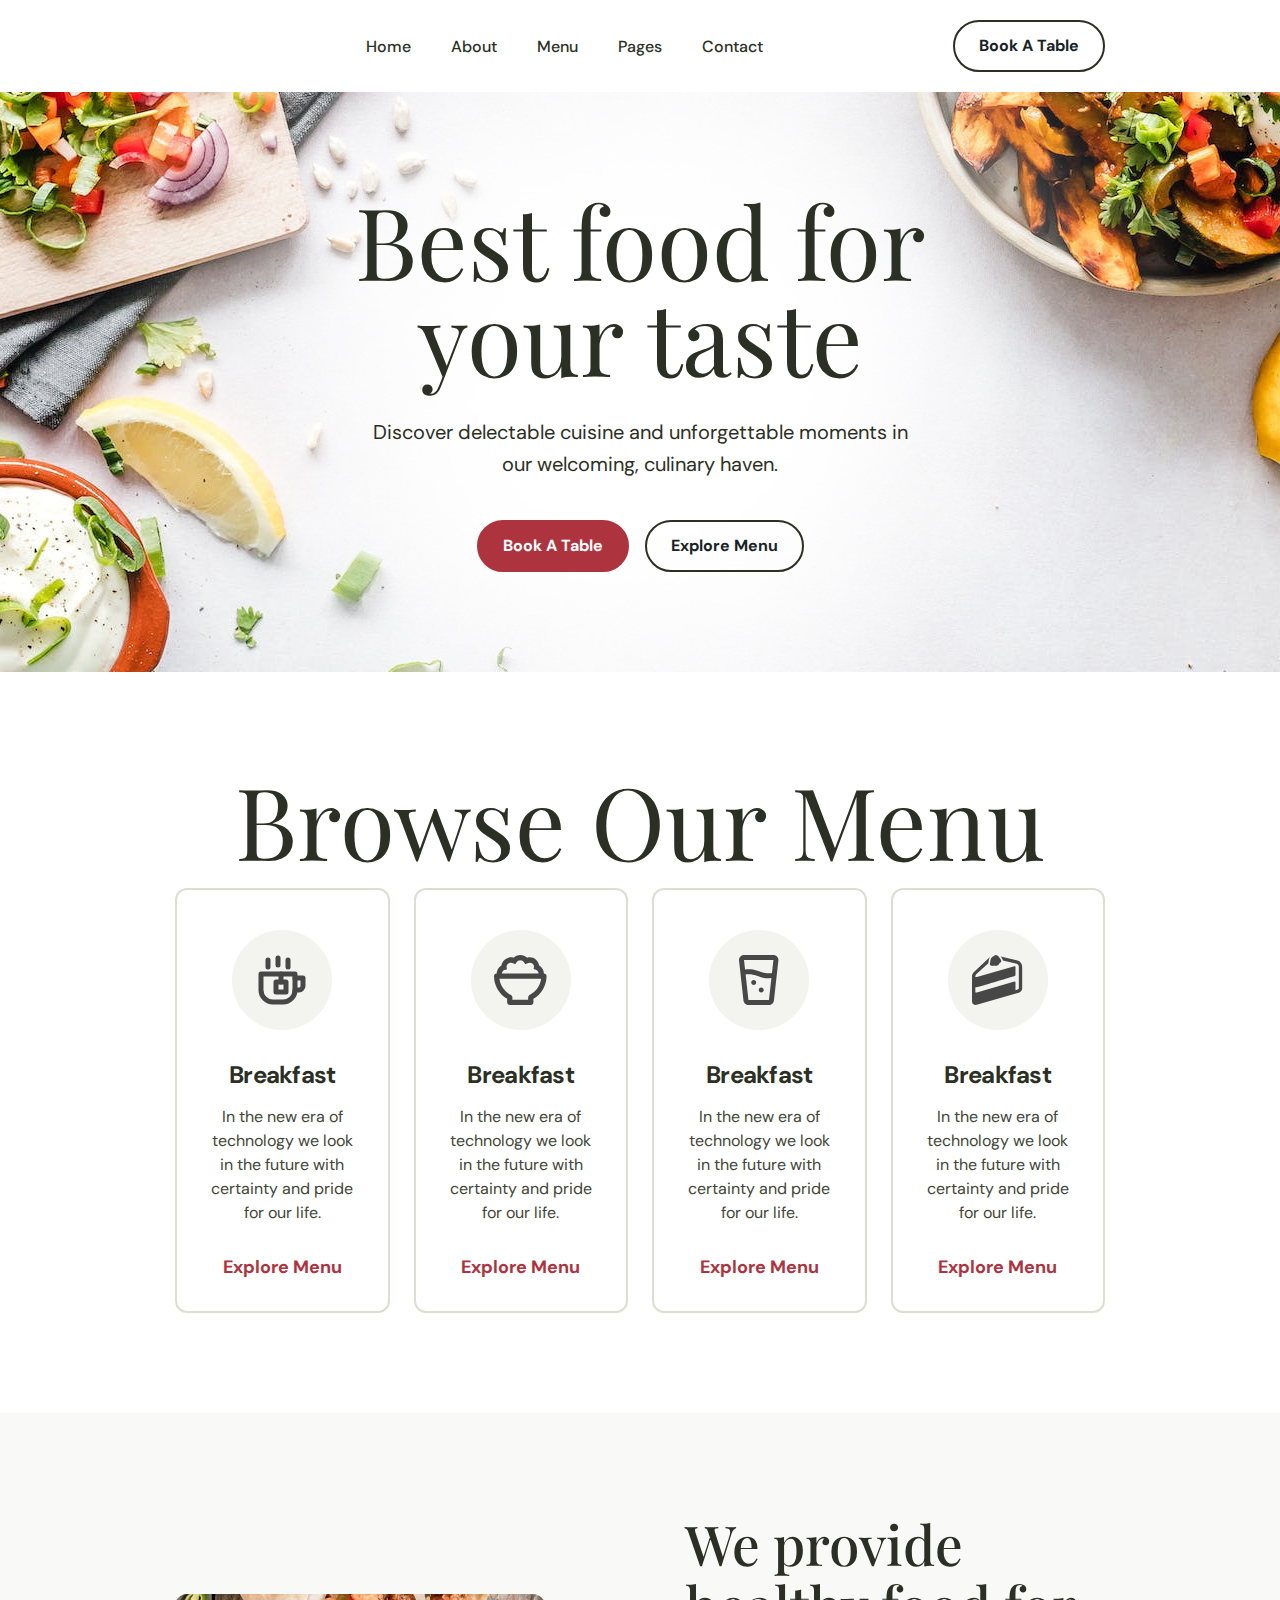
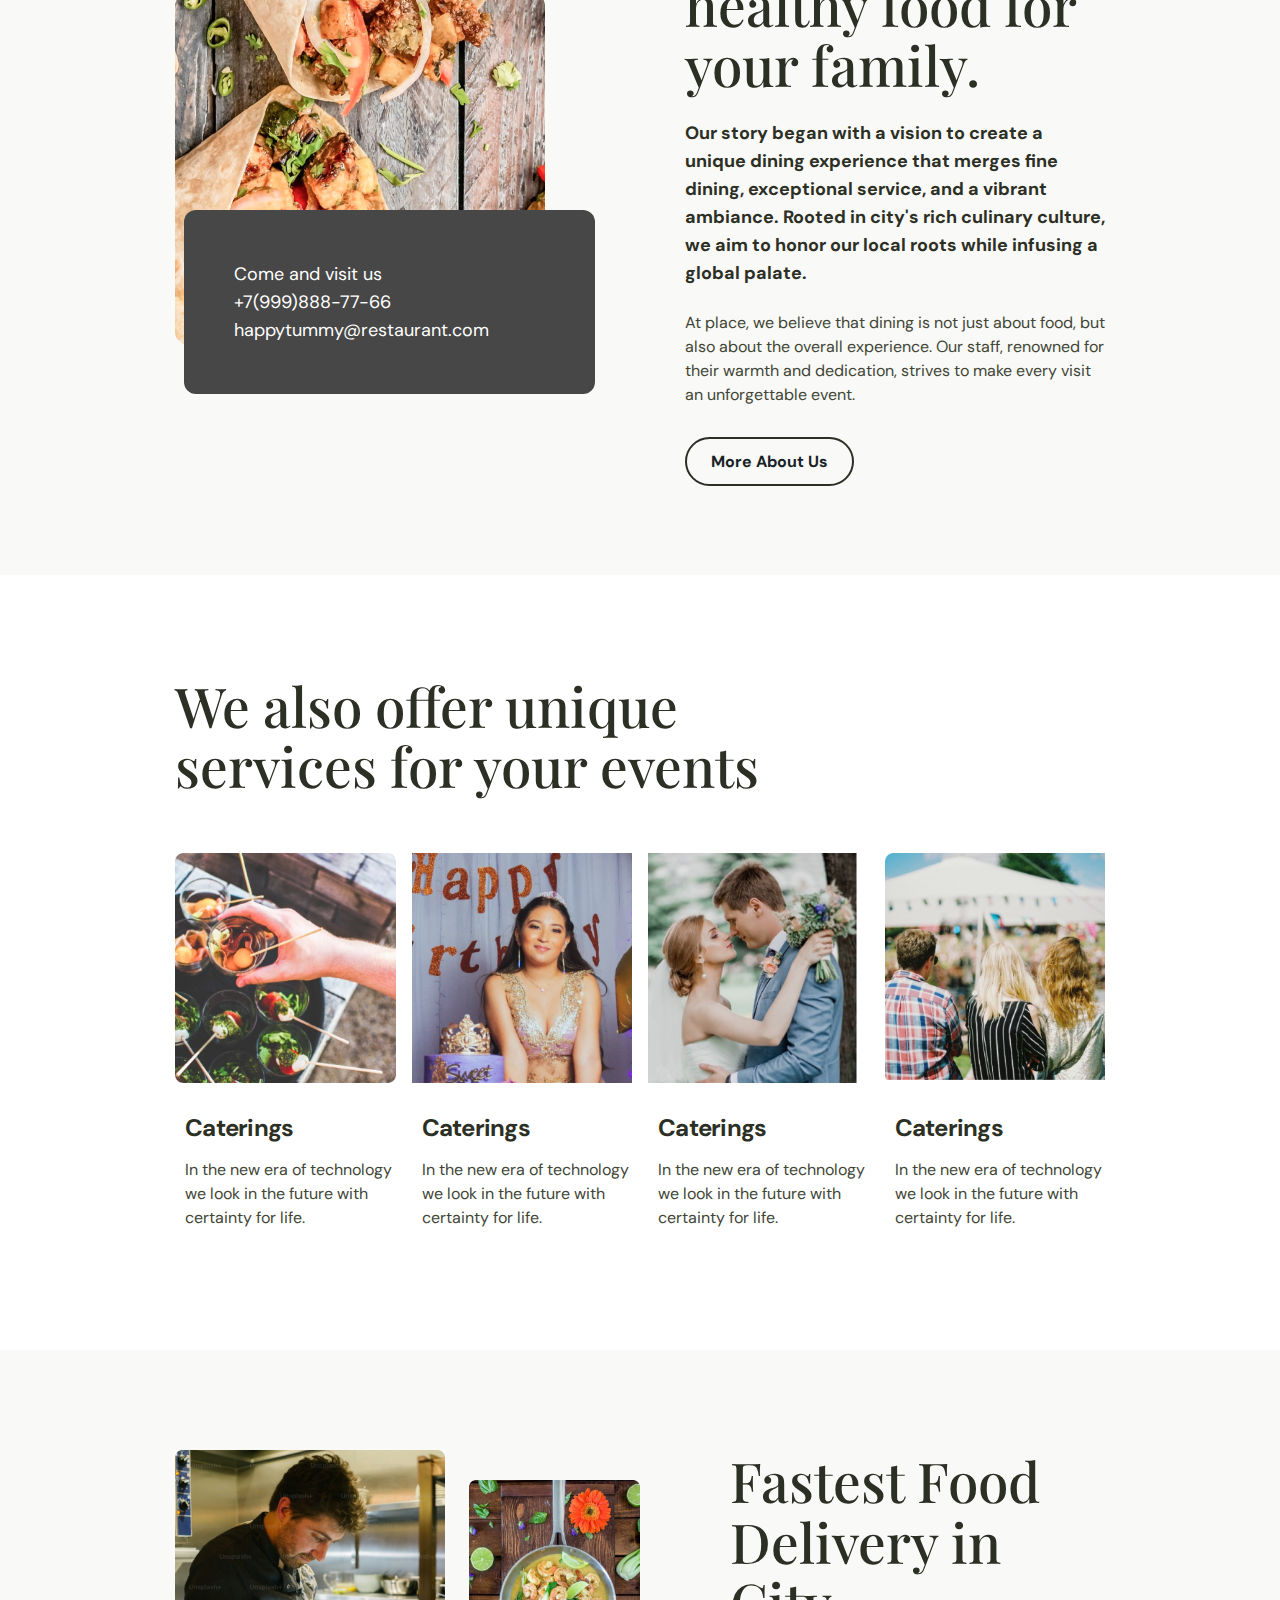
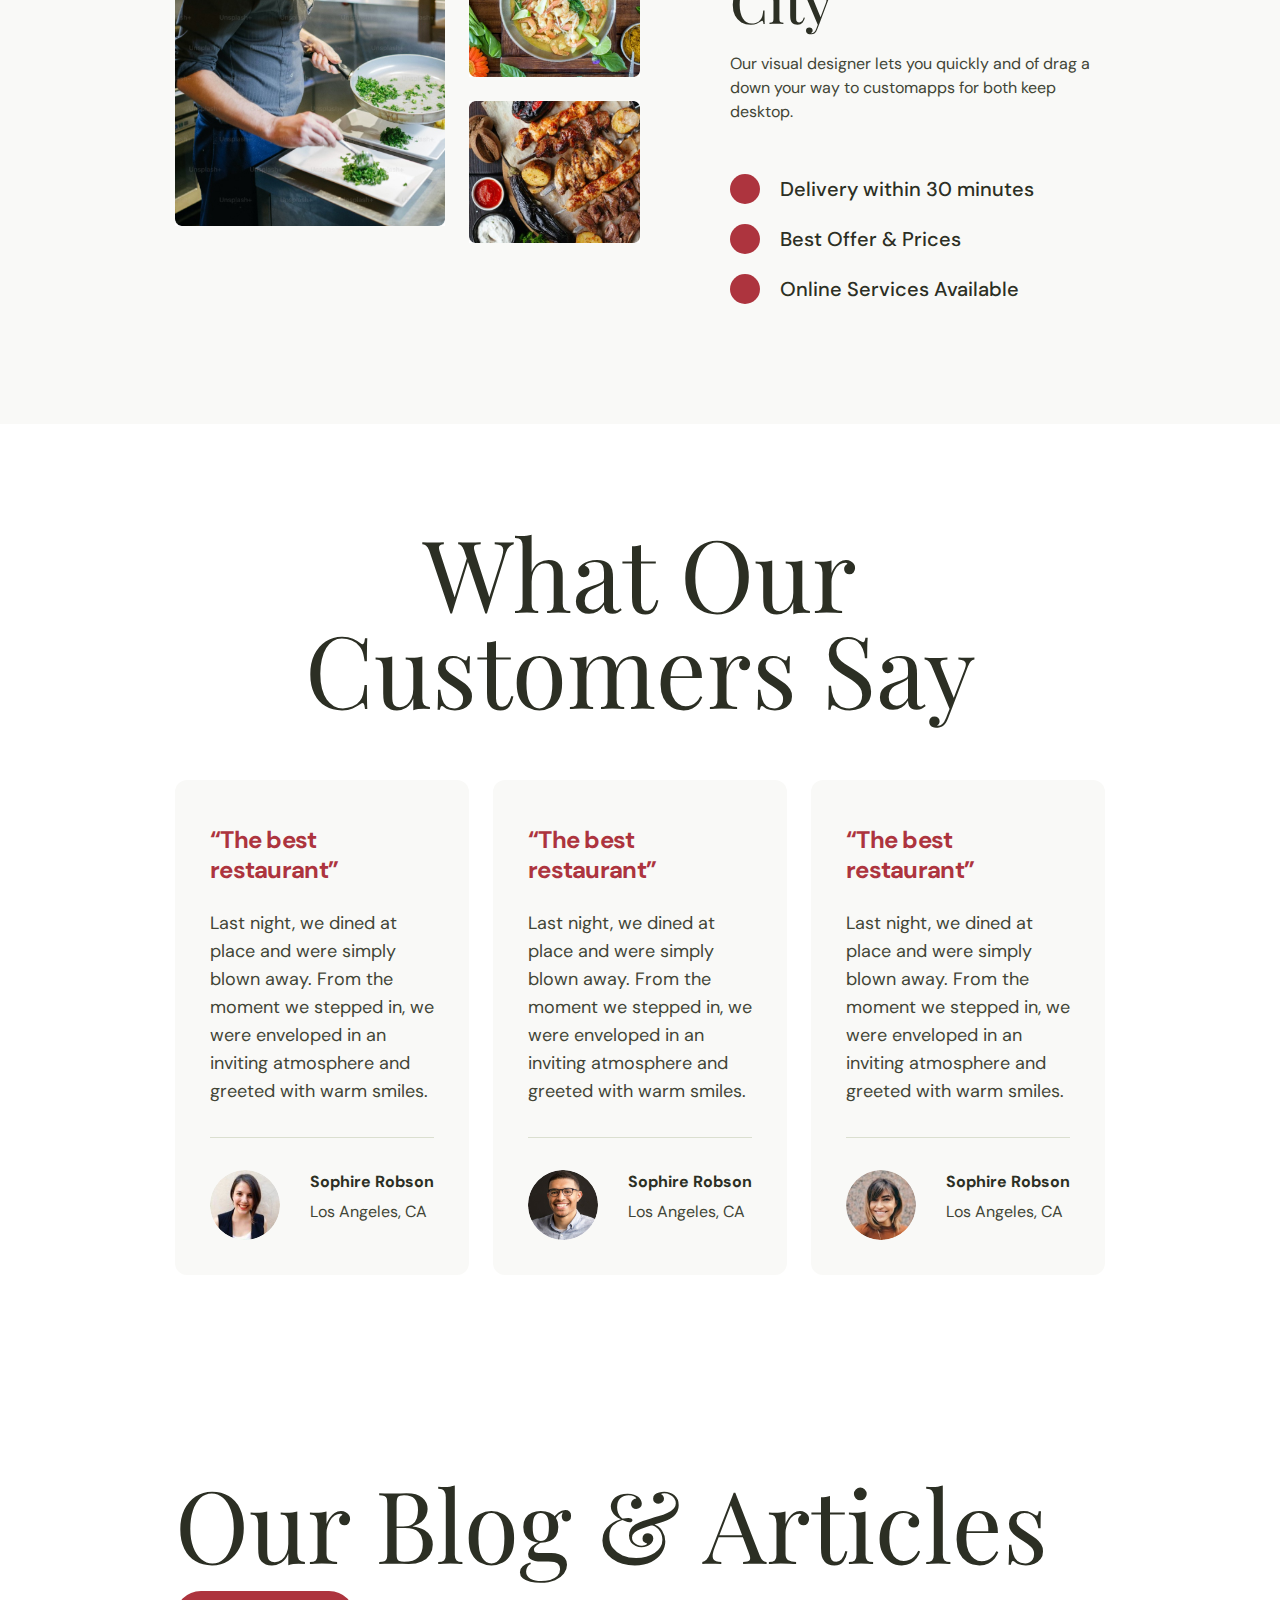
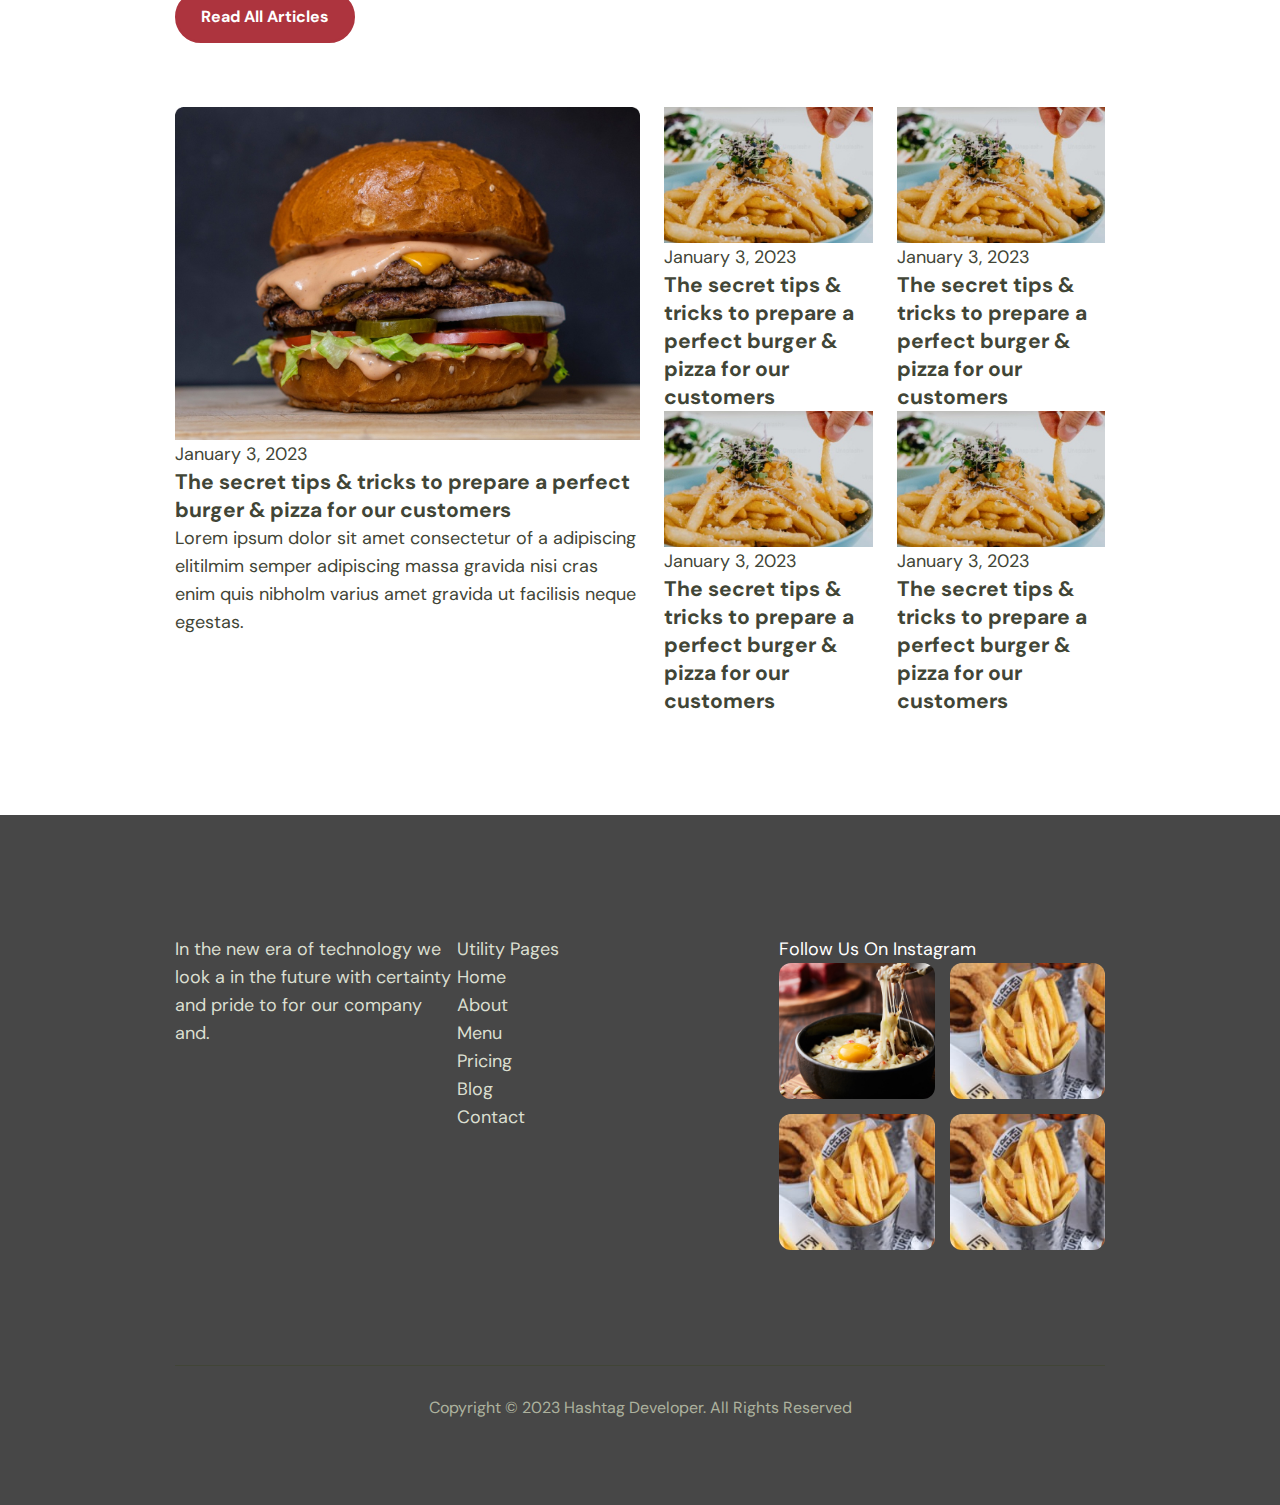
==== index.html @ 0025fdc7 "nw" ====
<!DOCTYPE html>
<html lang="en">

<head>
	<meta charset="UTF-8">
	<title>Bistro Bliss</title>
	<meta name="viewport" content="width=device-width, initial-scale=1.0">
	<link rel="apple-touch-icon" sizes="180x180" href="img/favicon/apple-touch-icon.png">
	<link rel="icon" type="image/png" sizes="32x32" href="img/favicon/favicon-32x32.png">
	<link rel="icon" type="image/png" sizes="16x16" href="img/favicon/favicon-16x16.png">
	<link
		href="https://fonts.googleapis.com/css2?family=DM+Sans:opsz,wght@9..40,400;9..40,700&family=Playfair+Display:ital,wght@0,400;0,500;1,600&display=swap"
		rel="stylesheet">
	<link rel="stylesheet" href="css/style.css">
	<link rel="stylesheet" href="css/media.css">
</head>

<body>
	<header>
		<div class="container">
			<div class="head flex">
				<a href="index.html" class="head_logo">
					<img src="img/icons/logo.png" alt="">
				</a>
				<nav>
					<ul class="menu flex">
						<li>
							<a href="index.html">Home</a>
						</li>
						<li>
							<a href="about.html">About</a>
						</li>
						<li>
							<a href="menu.html">Menu</a>
						</li>
						<li>
							<a href="pages.html">Pages</a>
						</li>
						<li>
							<a href="contact.html">Contact</a>
						</li>
					</ul>
				</nav>
				<a href="book.html" class="btn">Book A Table</a>
			</div>
		</div>
	</header>

	<section class="main">
		<div class="container">
			<h1 class="sec_tit">Best food for your taste</h1>
			<p class="main_txt">Discover delectable cuisine and unforgettable moments in our welcoming, culinary haven.
			</p>
			<div class="main_btns">
				<a href="" class="btn btn__red">Book A Table</a>
				<a href="" class="btn">Explore Menu</a>
			</div>
		</div>
	</section>

	<section class="browse">
		<div class="container">
			<h2 class="sec_tit">Browse Our Menu</h2>
			<div class=" browse_cards flex">
				<div class="browse_card browse_card__1">
					<i class="browse_ic"></i>
					<h3 class="browse_tit">Breakfast</h3>
					<p class="browse_txt">In the new era of technology we look in the future with certainty and pride
						for our life.</p>
					<a href="menu.html" class="browse_link">Explore Menu</a>
				</div>
				<div class="browse_card browse_card__2">
					<i class="browse_ic"></i>
					<h3 class="browse_tit">Breakfast</h3>
					<p class="browse_txt">In the new era of technology we look in the future with certainty and pride
						for our life.</p>
					<a href="menu.html" class="browse_link">Explore Menu</a>
				</div>
				<div class="browse_card browse_card__3">
					<i class="browse_ic"></i>
					<h3 class="browse_tit">Breakfast</h3>
					<p class="browse_txt">In the new era of technology we look in the future with certainty and pride
						for our life.</p>
					<a href="menu.html" class="browse_link">Explore Menu</a>
				</div>
				<div class="browse_card browse_card__4">
					<i class="browse_ic"></i>
					<h3 class="browse_tit">Breakfast</h3>
					<p class="browse_txt">In the new era of technology we look in the future with certainty and pride
						for our life.</p>
					<a href="menu.html" class="browse_link">Explore Menu</a>
				</div>

			</div>
		</div>
	</section>

	<section class="provide">
		<div class="container">
			<div class="provide_in flex">
				<div class="provide_left">
					<div class="provide_img">
						<img src="img/icons/provide_img.jpg" alt="">
					</div>
					<div class="provide_infos">
						<div class="provide_info">
							<i class="provide_inf_card">
								<img src="" alt="">
							</i>

							<p class="provide_info-txt">Come and visit us</p>
						</div>

						<a href="https://t.me/@aldjan">+7(999)888-77-66</a>
						<a href="mailto:happytummy@restaurant.com">happytummy@restaurant.com</a>
					</div>
				</div>
				<div class="provide_right">
					<h2 class="sec_sub-tit">We provide healthy food for your family.</h2>
					<p class="provide_txt"> <b>Our story began with a vision to create a unique dining experience that
							merges fine dining, exceptional service, and a vibrant ambiance. Rooted in city's rich
							culinary
							culture, we aim to honor our local roots while infusing a global palate.</b> </p>
					<p class="provide_txt-2">At place, we believe that dining is not just about food, but also about the
						overall experience. Our staff, renowned for their warmth and dedication, strives to make every
						visit an unforgettable event.</p>
					<a href="menu.html" class="btn">More About Us</a>
				</div>
			</div>
		</div>
	</section>	

	<section class="offer">
		<div class="container">
			<h2 class="sec_sub-tit">We also offer unique services for your events</h2>
			<div class="offer_cards flex">
				<div class="offer_card">
					<div class="offer_img">
						<img src="img/icons/offer-1.jpg" alt="">
					</div>
					<h3 class="offer_tit">Caterings</h3>
					<p class="offer_txt">In the new era of technology we look in the future with certainty for life.</p>
				</div>
				<div class="offer_card">
					<div class="offer_img">
						<img src="img/icons/offer-2.jpg" alt="">
					</div>
					<h3 class="offer_tit">Caterings</h3>
					<p class="offer_txt">In the new era of technology we look in the future with certainty for life.</p>
				</div>
				<div class="offer_card">
					<div class="offer_img">
						<img src="img/icons/offer-3.jpg" alt="">
					</div>
					<h3 class="offer_tit">Caterings</h3>
					<p class="offer_txt">In the new era of technology we look in the future with certainty for life.</p>
				</div>
				<div class="offer_card">
					<div class="offer_img">
						<img src="img/icons/offer-4.jpg" alt="">
					</div>
					<h3 class="offer_tit">Caterings</h3>
					<p class="offer_txt">In the new era of technology we look in the future with certainty for life.</p>
				</div>
			</div>
		</div>
	</section>

	<section class="fast">
		<div class="container">
			<div class="fast_in flex">
				<div class="fast_left flex">
					<div class="fast_img-big">
						<img src="img/icons/fast_img-big.jpg" alt="">
					</div>
					<div class="fast_img-sm">
						<div class="fast_img">
							<img src="img/icons/fast_img-sm-1.jpg" alt="">
						</div>
						<div class="fast_img">
							<img src="img/icons/fast_img-sm-2.jpg" alt="">
						</div>
					</div>
				</div>
				<div class="fast_right">
					<h2 class="sec_sub-tit">Fastest Food Delivery in City</h2>
					<p class="fast_txt">Our visual designer lets you quickly and of drag a down your way to customapps
						for both keep desktop. </p>
					<div class="fast_icons">
						<div class="fast_icon flex">
							<i></i>
							<span>Delivery within 30 minutes</span>
						</div>
						<div class="fast_icon flex">
							<i></i>
							<span>Best Offer & Prices</span>
						</div>
						<div class="fast_icon flex">
							<i></i>
							<span>Online Services Available</span>
						</div>
					</div>
				</div>
			</div>
		</div>
	</section>

	<section class="our">
		<div class="container">
			<h2 class="sec_tit">What Our Customers Say</h2>
			<div class="our_cards flex">
				<div class="our_card">
					<h4 class="our_tit">“The best restaurant”</h4>
					<p class="our_txt">Last night, we dined at place and were simply blown away. From the moment we
						stepped in, we were enveloped in an inviting atmosphere and greeted with warm smiles.</p>
					<div class="our_costumer flex">
						<div class="our_img">
							<img src="img/icons/costumer-1.jpg" alt="">
						</div>
						<div class="our_info">
							<span class="our_name">Sophire Robson</span><span class="our_address">Los Angeles, CA</span>
						</div>
					</div>
				</div>
				<div class="our_card">
					<h4 class="our_tit">“The best restaurant”</h4>
					<p class="our_txt">Last night, we dined at place and were simply blown away. From the moment we
						stepped in, we were enveloped in an inviting atmosphere and greeted with warm smiles.</p>
					<div class="our_costumer flex">
						<div class="our_img">
							<img src="img/icons/costumer-2.jpg" alt="">
						</div>
						<div class="our_info">
							<span class="our_name">Sophire Robson</span><span class="our_address">Los Angeles, CA</span>
						</div>
					</div>
				</div>
				<div class="our_card">
					<h4 class="our_tit">“The best restaurant”</h4>
					<p class="our_txt">Last night, we dined at place and were simply blown away. From the moment we
						stepped in, we were enveloped in an inviting atmosphere and greeted with warm smiles.</p>
					<div class="our_costumer flex">
						<div class="our_img">
							<img src="img/icons/costumer-3.jpg" alt="">
						</div>
						<div class="our_info">
							<span class="our_name">Sophire Robson</span><span class="our_address">Los Angeles, CA</span>
						</div>
					</div>
				</div>

			</div>
		</div>
	</section>

	<section class="blog">
		<div class="container">
			<div class="blog_top flex">
				<h2 class="sec_tit">Our Blog & Articles</h2>
				<a href="#" class="btn btn__red">Read All Articles</a>
			</div>
			<div class="blog_cards flex">
				<div class="blog_left">
					<div class="blog_card">
						<div class="blog_img">
							<img src="img/icons/blog_img-1.jpg" alt="">
						</div>
						<span class="blog_date">January 3, 2023</span>
						<h3 class="blog_tit">The secret tips & tricks to prepare a perfect burger & pizza for our
							customers</h3>
						<p class="blog_txt">Lorem ipsum dolor sit amet consectetur of a adipiscing elitilmim semper
							adipiscing massa gravida nisi cras enim quis nibholm varius amet gravida ut facilisis neque
							egestas.</p>
					</div>
				</div>
				<div class="blog_right flex">
					<div class="blog_card">
						<div class="blog_img">
							<img src="img/icons/our_blog_1.jpg" alt="">
						</div>
						<span class="blog_date">January 3, 2023</span>
						<h3 class="blog_tit">The secret tips & tricks to prepare a perfect burger & pizza for our
							customers</h3>
					</div>
					<div class="blog_card">
						<div class="blog_img">
							<img src="img/icons/our_blog_1.jpg" alt="">
						</div>
						<span class="blog_date">January 3, 2023</span>
						<h3 class="blog_tit">The secret tips & tricks to prepare a perfect burger & pizza for our
							customers</h3>
					</div>
					<div class="blog_card">
						<div class="blog_img">
							<img src="img/icons/our_blog_1.jpg" alt="">
						</div>
						<span class="blog_date">January 3, 2023</span>
						<h3 class="blog_tit">The secret tips & tricks to prepare a perfect burger & pizza for our
							customers</h3>
					</div>
					<div class="blog_card">
						<div class="blog_img">
							<img src="img/icons/our_blog_1.jpg" alt="">
						</div>
						<span class="blog_date">January 3, 2023</span>
						<h3 class="blog_tit">The secret tips & tricks to prepare a perfect burger & pizza for our
							customers</h3>
					</div>
				</div>
			</div>
		</div>
	</section>

	<footer>
		<div class="container">
			<div class="footer_big flex">
				<div class="footer_left">
					<a href="" class="footer_logo"></a>
					<p class="footer_txt">In the new era of technology we look a in the future with certainty and pride
						to for our company and.</p>
					<div class="footer_icons">
						<a href="" class="footer_ic"></a>
						<a href="" class="footer_ic"></a>
						<a href="" class="footer_ic"></a><a href="" class="footer_ic"></a>
					</div>
				</div>
				<div class="footer_nav">
					<span class="footer_fit">Utility Pages</span>
					<ul class="footer">
						<li><a href="">Home</a></li>
						<li><a href="">About</a></li>
						<li><a href="">Menu</a></li>
						<li><a href="">Pricing</a></li>
						<li><a href="">Blog</a></li>
						<li><a href="">Contact</a></li>
					</ul>

				</div>
				<div class="footer_nav"></div>
				<div class="footer_right">
					<div class="footer_tits">
						<span class="footer_tit">Follow Us On Instagram</span>
					</div>

					<div class="footer_imges flex">
						<div class="footer_img">
							<img src="img/icons/footer_img-1.jpg" alt="">
						</div>
						<div class="footer_img">
							<img src="img/icons/footer_img-2.jpg" alt="">
						</div>
						<div class="footer_img">
							<img src="img/icons/footer_img-2.jpg" alt="">
						</div>
						<div class="footer_img">
							<img src="img/icons/footer_img-2.jpg" alt="">
						</div>
					</div>
				</div>


			</div>
			<p class="footer_copy">Copyright © 2023 Hashtag Developer. All Rights Reserved</p>

		</div>
	</footer>


	<script src="js/core.js"></script>

</body>

</html>
---- css/style.css ----
html,
body {
  height: 100%;
}

* {
  margin: 0;
  padding: 0;
  box-sizing: border-box;
}

.clearfix::after {
  clear: both;
  content: "";
  display: table;
}

a {
  color: inherit;
  text-decoration: none;
}

li {
  list-style: none;
}

ul li:last-child {
  margin-bottom: 0;
}

img {
  display: block;
  width: 100%;
  height: auto;
}

button,
label {
  cursor: pointer;
}

input,
button,
textarea {
  background: none;
  border: none;
  outline: none;
  display: block;
  width: 100%;
  font-family: inherit;
  font-size: inherit;
  font-weight: inherit;
}

input[type="radio"],
input[type="checkbox"] {
  display: none;
}

input::placeholder {
  color: inherit;
}

button {
  cursor: pointer;
}

input,
textarea {
  display: block;
  resize: none;
}

body {
  color: #414536;
  font-family: "DM Sans", arial;
  font-size: 18px;
  line-height: 28px;
  /* 155.556% */
}

.container {
  max-width: 1330px;
  width: 100%;
  min-width: 320px;
  margin: 0 auto;
  padding: 0 15px;
}

.dn {
  display: none;
}

section {
  padding: 100px 0;
}

.sec_tit {
  color: #2c2f24;
  text-align: center;
  font-family: "Playfair Display";
  font-size: 100px;
  line-height: 96px;
  /* 96% */
  font-weight: 400;
  margin-bottom: 20px;
}

.sec_sub-tit {
  color: #2c2f24;
  font-family: "Playfair Display", arial;
  font-size: 55px;
  font-style: normal;
  font-weight: 500;
  line-height: 60.5px;
  /* 110% */
}

.sec_desc {
  color: #495460;
  text-align: center;
  font-style: normal;
}

.color {
  color: #be963f;
}

.dib {
  display: inline-block;
}

.hover {
  transition: 0.3s;
}

.hover:hover {
  color: #be963f;
}

.btn {
  border-radius: 118px;
  border: 2px solid #2c2f24;
  transition: 0.3s;
  color: #182226;
  text-align: center;
  font-size: 16px;
  font-weight: 700;
  line-height: 24px;
  /* 150% */
  padding: 12px 24px;
}

.btn:hover {
  background: #2c2f24;
  color: #fff;
}

.link {
  transition: 0.3s;
}

.link:hover {
  box-shadow: 0px 6px 5px 2px #836a36;
}

.flex {
  display: flex;
  flex-wrap: wrap;
  justify-content: space-between;
}

/* header */
.head {
  padding: 20px 0;
  align-items: center;
}

.menu a {
  padding: 4px 16px;
  margin-right: 8px;
  color: #2c2f24;
  font-size: 16px;
  font-weight: 500;
  line-height: 24px;
  /* 150% */
  border-radius: 34px;
  transition: 0.3s;
}

.menu li:last-child a {
  margin-right: 0;
}

.menu a:hover {
  background: #dbdfd0;
}

/* main */
.main .sec_tit {
  max-width: 660px;
  margin: 0 auto 32px;
}

.main_txt {
  max-width: 537px;
  margin: 0 auto 40px;
  color: #2c2f24;
  text-align: center;
  font-size: 20px;
  line-height: 32px;
  /* 160% */
}

.main_btns {
  display: flex;
  justify-content: center;
}

.main_btns .btn {
  margin: 0 8px;
}

.main {
  background: url(../img/icons/main_bg.jpg) center no-repeat;
}

.btn__red {
  background: #ad343e;
  color: #fff;
  border-color: #ad343e;
}

.btn__red:hover {
  border-color: #2c2f24;
}

/* browse */
.browse_card {
	border-radius: 12px;
	border: 2px solid #dbdfd0;
	background: #fff;
	width: calc((100% - 72px) / 4);
	padding: 40px 34px 32px;
}
.browse_ic {
  width: 100px;
  height: 100px;
  border-radius: 50%;
  display: block;
  background: #f3f3f0;
  margin: 0 auto 30px;
}

.browse_card__1 .browse_ic {
 background-image:url(/img/icons/Group.svg) ;
 background-repeat: no-repeat;
	background-position: center;
}

.browse_card__2 .browse_ic {
  background-image: url(/img/icons/icon_2.svg);
  background-repeat: no-repeat;
	background-position: center;

}

.browse_card__3 .browse_ic {
  background-image: url(/img/icons/icon_3.svg);
  background-repeat: no-repeat;
	background-position: center;
  
}

.browse_card__4 .browse_ic {
  background-image: url(/img/icons/icon_4.svg);
  background-repeat: no-repeat;
	background-position: center;
}
.browse_tit {
  color: #2c2f24;
  text-align: center;
  font-size: 24px;
  font-weight: 700;
  line-height: 30px;
  /* 125% */
  letter-spacing: -0.72px;
  margin-bottom: 15px;
}
.browse_txt{
text-align: center;
font-size: 16px;
line-height: 24px;
}
.browse_link{
  display: block;
  color: #AD343E;
  text-align: center;
  font-weight: 700;
  line-height: 24px; /* 150% */
  margin-top: 30px;
}

/* provide */

.provide {
  background: #f9f9f7;
}

.provide_in {
  align-items: center;
}

.provide_left {
  width: calc(50% - 45px);
  padding: 0 50px 50px 0;
  position: relative;
}
.provide_img img {
  border-radius: 12px;

}
.provide_infos {
  position: absolute;
  bottom: 0;
  right: 0;
}

.provide_right {
  width: calc(50% - 45px);
}

.provide .sec_sub-tit {
  margin-bottom: 24px;
}

.provide_txt {
  color: #2c2f24;
  font-size: 18px;
  margin-bottom: 24px;
  line-height: 28px;
} 

.provide_txt-2 {
  color: #414536;
  font-size: 16px;
  line-height: 24px;
  /* 150% */
  margin-bottom: 40px;
}

.provide_infos {
  border-radius: 12px;
  background: #474747;
  padding: 50px;
  color: #fff;
  width: 411px;
}


/* offer */
.offer .sec_sub-tit {
  max-width: 675px;
  margin-bottom: 57px;
}

.offer_card {
  width: calc((100% - 48px) / 4);
  transition: 0.3s;
  border-radius: 12px;
  padding-bottom: 20px;
}

.offer_card:hover {
  box-shadow: 0 5px 5px rgba(0, 0, 0, 0.2);
}

.offer_img {
  margin-bottom: 30px;
}

.offer_tit {
  color: #2c2f24;
  font-size: 24px;
  font-weight: 700;
  line-height: 30px;
  /* 125% */
  letter-spacing: -0.72px;
  margin-bottom: 15px;
  padding-left: 10px;
}

.offer_txt {
  padding-left: 10px;
  color: #414536;
  font-size: 16px;
  line-height: 24px;
  /* 150% */
}

/* fast */
.fast {
  background: #f9f9f7;
}

.fast_left {
  width: 50%;
}

.fast_right {
  width: 50%;
  padding-left: 90px;
  align-self: center;
}

.fast_img-big {
  width: 58%;
}

.fast_img-sm {
  width: 42%;
  padding: 30px 0 0 24px;
}

.fast_img:first-child {
  margin-bottom: 24px;
}

.fast .sec_sub-tit {
  margin-bottom: 20px;
}

.fast_txt {
  color: #414536;
  font-size: 16px;
  line-height: 24px;
  /* 150% */
  margin-bottom: 50px;
}

.fast_icon {
  justify-content: flex-start;
  align-items: center;
  margin-bottom: 20px;
}

.fast_icon i {
  display: block;
  width: 30px;
  height: 30px;
  border-radius: 50%;
  background: #ad343e url(../img/icons/clock.svg) center no-repeat;
}

/* .fast_icon:nth-child(2) i{
  background-image: url();
}
.fast_icon:last-child i{
  background-image: url();
} */
.fast_icon span {
  padding-left: 20px;
  color: #2c2f24;
  font-size: 20px;
  font-weight: 500;
  line-height: 26px;
  /* 130% */
}

/* our */
.our .sec_tit {
  margin-bottom: 64px;
}

.our_card {
  width: calc((100% - 48px) / 3);
  border-radius: 12px;
  background: var(--neutral-02, #f9f9f7);
  padding: 45px 35px 35px;
}

.our_tit {
  color: #ad343e;
  font-size: 24px;
  font-weight: 700;
  line-height: 30px;
  /* 125% */
  letter-spacing: -0.72px;
  margin-bottom: 24px;
}

.our_txt {
  padding-bottom: 32px;
  margin-bottom: 32px;
  border-bottom: 1px solid #dbdfd0;
  color: #414536;
  font-size: 18px;
  line-height: 28px;
  /* 155.556% */
}

.our_img {
  width: 70px;
  height: 70px;
}
.our_img img{
  border-bottom: inherit;
   border-radius: 50%;
}

.our_customer {
  justify-content: flex-start;
}

.our_info {
  padding-left: 20px;
}

.our_name {
  color: #2c2f24;
  font-size: 16px;
  font-weight: 700;
  line-height: 24px;
  /* 150% */
  margin-bottom: 3px;
  display: block;
}

.our_address {
  color: #414536;
  font-size: 16px;
  line-height: 24px;
  /* 150% */
}

/* blog */
.blog_top {
  align-items: center;
  margin-bottom: 64px;
}

.blog_left {
  width: 50%;
}

.blog_right {
  width: 50%;
  padding-left: 24px;
}

.blog_right .blog_card {
  width: calc(50% - 12px);
}

/* footer */
footer {
  padding-top: 120px;
  background: #474747;
}

.footer_copy {
  padding: 30px 0 85px;
  color: #ADB29E;
  font-size: 16px;
  line-height: 24px;
  text-align: center;
}

.footer_big {
  padding-bottom: 100px;
  border-bottom: 1px solid #414536;
  color: #DBDFD0;
}

.footer_left {
  width: 30%;
}

.footer_nav {
  width: 17%;
}

.footer_right {
  width: 35%;
}

.footer_tit {
  color: #fff;
}

.footer_logo {}

.footer_img {
  width: calc((100% - 15px) / 2);
  margin-bottom: 15px;
  border-radius: 12px;
  overflow: hidden;
  position: relative;
}

.footer_img img {
  transition: 0.5s;
}

.footer_img:hover img {
  transform: scale(1.2)
}

.footer_img::before {
  content: '';
  position: absolute;
  top: 0;
  bottom: 0;
  left: 0;
  right: 0;
  background: #000;
  opacity: 0;
  z-index: 1;
  transition: 0.5s;
}

.footer_img:hover::before {
  opacity: 0.5;
}

/* feel */
.feel_top {
  background: url(../img/icons/feel_bg.jpg) center no-repeat;
  background-size: cover;
  display: block;
  padding: 215px 0;
}

.feel_top .sec_sub-tit {
  max-width: 596px;
  margin: 0 auto;
  color: #fff;
  text-align: center;
}

.feel_play {
  width: 106px;
  height: 106px;
  display: block;
  border-radius: 50%;
  background: #fff;
  margin: 0 auto 34px;
  display: flex;
  justify-content: center;
  align-items: center;
}

.feel_play::before {
  content: '';
  width: 0px;
  height: 0px;
  border-style: solid;
  margin-left: 5px;
  border-width: 12.5px 0 12.5px 20px;
  border-color: transparent transparent transparent #AD343E;
}

.feel_card {
  margin-top: 80px;
  width: 366px;
  align-items: flex-start;
}

.feel_tit {
  padding-bottom: 16px;
}

.feel_icon {
  position: relative;
  margin-right: 24px;
}

.feel_info {
  width: 294px;
}

/* little */
.little {
  background: #F9F9F7;
}

.little_in {
  align-items: center;
}

.little_left {
  width: 50%;
  display: inline-flex;
  flex-direction: column;
  align-items: flex-start;
  width: 610px;
}

.little_right {}

.little_tit {
  color: #2C2F24;
  font-family: Playfair Display;
  font-size: 55px;
  font-style: normal;
  font-weight: 500;
  line-height: 60.5px;
  margin-bottom: 20px;
}

.little_txt {
  margin-bottom: 60px;
}

.little_img {
  border-radius: 12px;
  width: 555px;
  height: 680px;
}

.little_card {
  width: calc((100% - 12px) / 2);
  overflow: hidden;
  position: relative;
  border-radius: 8px;
  border: 1px solid var(--neutral-03, #DBDFD0);
  background: var(--neutral-01, #FFF);
  width: 293px;
  height: 174px;
  margin-bottom: 24px;
}

.little_card_statics {
  text-align: center;
}

.little_static {
  color: var(--neutral-07, #2C2F24);
  text-align: center;
  font-family: Playfair Display;
  font-size: 55px;
  font-style: normal;
  font-weight: 500;
  line-height: 60.5px;
}

/* menu */



.menu_btns {
  margin-top: 50px;
  display: flex;
  justify-content: center;
}

.menu_btn {
  margin-right: 15px;
}

.btn_all {
  background: #ad343e;
  color: #fff;
  border-color: #ad343e;
}

.btn_all:hover {
  border-color: #2c2f24;
}

.menu_img img {
  border-radius: 12px 12px 0px 0px;
  background: lightgray 50% / cover no-repeat;
}

.menu_menu_cards {
  margin-top: 79px;

}

.menu_card {
  width: 306px;
  height: 417.469px;
  flex-shrink: 0;
  border-radius: 12px;
  border: 1.5px solid #DBDFD0;
  background: #FFF;
  margin-bottom: 24px;
}

.menu_cost {
  display: block;
  color: #AD343E;
  text-align: center;
  font-family: DM Sans;
  font-size: 24px;
  font-style: normal;
  font-weight: 700;
  line-height: 30px;
  letter-spacing: -0.72px;
}

.menu_tit {
  color: var(--neutral-07, #2C2F24);
  text-align: center;
  font-family: DM Sans;
  font-size: 20px;
  font-style: normal;
  font-weight: 700;
  line-height: 26px;
  /* 130% */
}

.menu_txt {
  color: var(--neutral-06, #414536);
  text-align: center;
  font-family: DM Sans;
  font-size: 16px;
  font-style: normal;
  font-weight: 400;
  line-height: 24px;
}

/* order */
.order {
  background: #F9F9F7;
}

.order_in {
  align-items: center;
}

.order_icon {
  justify-content: center;
  display: block;
  align-items: center;

}

.order_left {
  width: 346px;
}

.order_right {
  align-items: center;
  flex-direction: column;
  align-items: center;
  width: 828px;
  justify-content: center;
}

.order_tit {
  color: #2C2F24;
  font-family: Playfair Display;
  font-size: 55px;
  font-style: normal;
  font-weight: 500;
  line-height: 60.5px;
  margin-bottom: 20px;
}

.order_apps {
  justify-content: center;
}

.order_app {
  background: #FFFFFF;
  width: 220px;
  margin-bottom: 40px;
  border-radius: 12px;
  height: 90px;
}

.order_group1 {
  width: 711px;
}

.order_group2 {
  width: 828px;
}

/* blog_detailes */
.secret_tit {
  color: var(--neutral-07, #2C2F24);
  text-align: center;
  font-family: Playfair Display;
  font-size: 55px;
  font-style: normal;
  font-weight: 500;
  line-height: 60.5px;
  /* 110% */
  margin-bottom: 62px;
}

.secret_img img {
  border-radius: 12px;
  background: url(<path-to-image>), lightgray 50% / cover no-repeat;
  max-width: 1087px;
  max-height: 638px;
  align-items: center;

}

.secret_img {
  justify-content: center;
  width: 1161.229px;
height: 738.01px;
}
.secret_img img{
border-radius: 12px 12px 0px 0px;
}
ol {
  list-style-type: none;
  /* Убираем исходные маркеры */
  counter-reset: item;
  /* Обнуляем счетчик списка */
}

.secret_nm_txt li::before {
  content: counter(item) ') ';
  /* Добавляем к числам скобку */
  counter-increment: item;
  /* Задаём имя счетчика */
}

.secret_txts {
  margin-top: 30px;
}

.secret_txt_tit {
  margin-bottom: 20px;
}

.secret_txt_2 {
  margin-top: 48px;
}

.secret_txt_3 {
  margin-top: 48px;
}

.form {
  margin-top: 72px;
}

.form_in {
  border-radius: 16px;
  border: 1px solid #FFF;
  background: #FFF;
  box-shadow: 0px 2.97872px 59.57446px 0px rgba(0, 0, 0, 0.08);
  max-width: 812px;
  margin: 0 auto;
  padding: 43px 50px 50px;
}

.form_txt {
  color: #2C2F24;
  font-weight: 700;
  line-height: 24px;
  /* 150% */
  margin-bottom: 8px;
  display: block;
}

.form_input-in {
  border-radius: 72px;
  border: 1px solid #DBDFD0;
  margin-bottom: 24px;
  padding: 0 24px;
}

.input {
  line-height: 56px;
  font-size: 16px;
}

.form_input {
  width: calc(50% - 12px);
}

.form_input__big {
  width: 100%;
}

.form-wrap {
  padding-bottom: 0;
  margin-bottom: -240px;
  z-index: 10;
  position: relative;
}

.map {
  padding: 0;
}

.menu_title .main_txt {
  max-width: 632px;
  height: 60px;
}

.blog_blog_card {
  width: 306px;
  height: 340px;
  flex-shrink: 0;
  border-radius: 12px;
  border: 1px solid #DBDFD0;
  background: #FFF;
  margin-bottom: 32px;
  box-shadow: 0px 2.97872px 59.57446px 0px rgba(0, 0, 0, 0.08);
}
.blog_blog_img img{
  border-radius: 12px 12px 0px 0px;
}
.cn_in {
  border-radius: 16px;
  border: 1px solid #FFF;
  background: #FFF;
  box-shadow: 0px 2.97872px 59.57446px 0px rgba(0, 0, 0, 0.08);
  max-width: 812px;
  margin: 0 auto;
  padding: 43px 50px 50px;
}

.cn_txt {
  color: #2C2F24;
  font-weight: 700;
  line-height: 24px;
  /* 150% */
  margin-bottom: 8px;
  display: block;
}

.cn_input-in {
  border-radius: 72px;
  border: 1px solid #DBDFD0;
  margin-bottom: 24px;
  padding: 0 24px;
}

.input {
  line-height: 56px;
  font-size: 16px;
}

.cn_input {
  width: calc(50% - 12px);
}

.cn_input__big {
  width: 100%;
}

.grey {
  padding-bottom: 0;
  margin-bottom: -240px;
  z-index: 10;
  position: relative;
}
.white{
  background: #fff;
}
---- css/media.css ----
@media screen and (max-width: 1300px) {
	.container{
		max-width: 960px;
	}
}
@media screen and (max-width: 990px) {
	.container{
		max-width: 750px;
	}
}
@media screen and (max-width: 780px) {
	.container{
		max-width: 510px;
	}
}
@media screen and (max-width: 540px) {
	.container{
		max-width: 420px;
	}
}
@media screen and (max-width: 450px) {
	.container{
		max-width: 100%;
	}
}
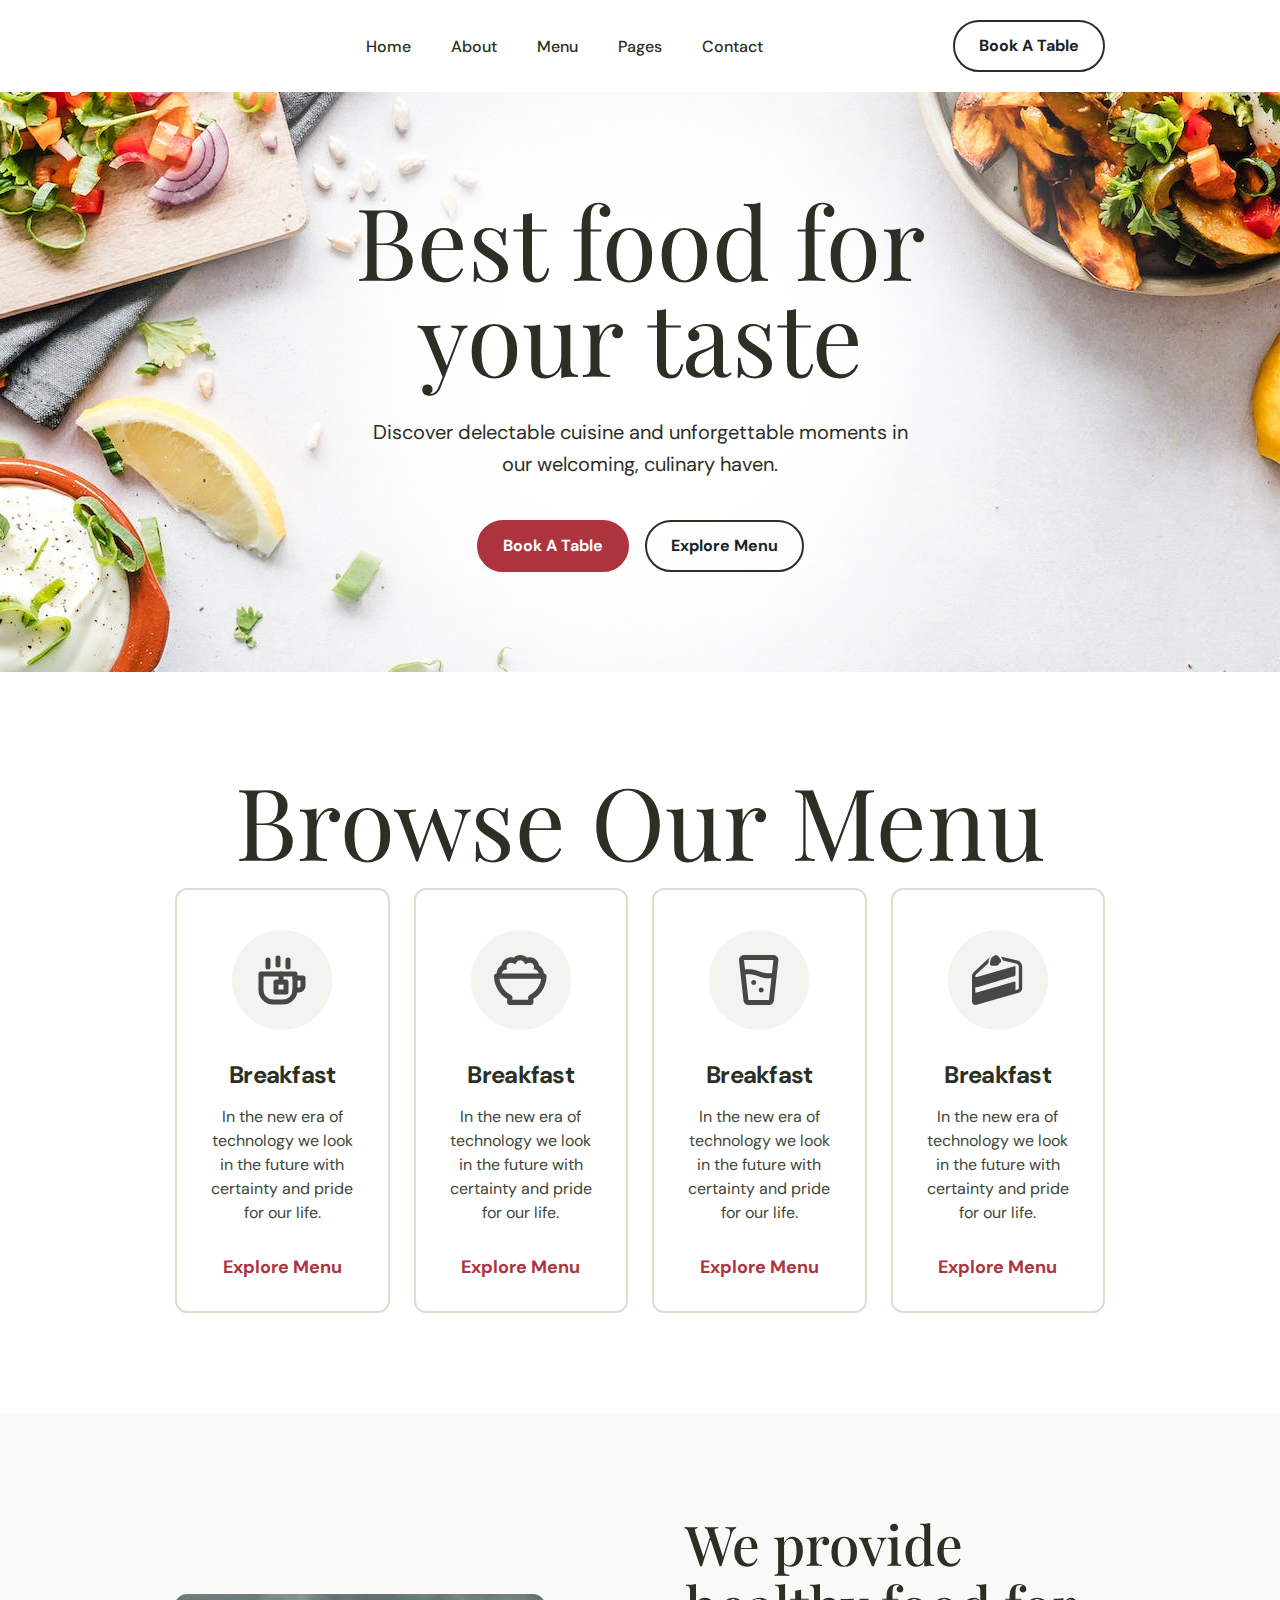
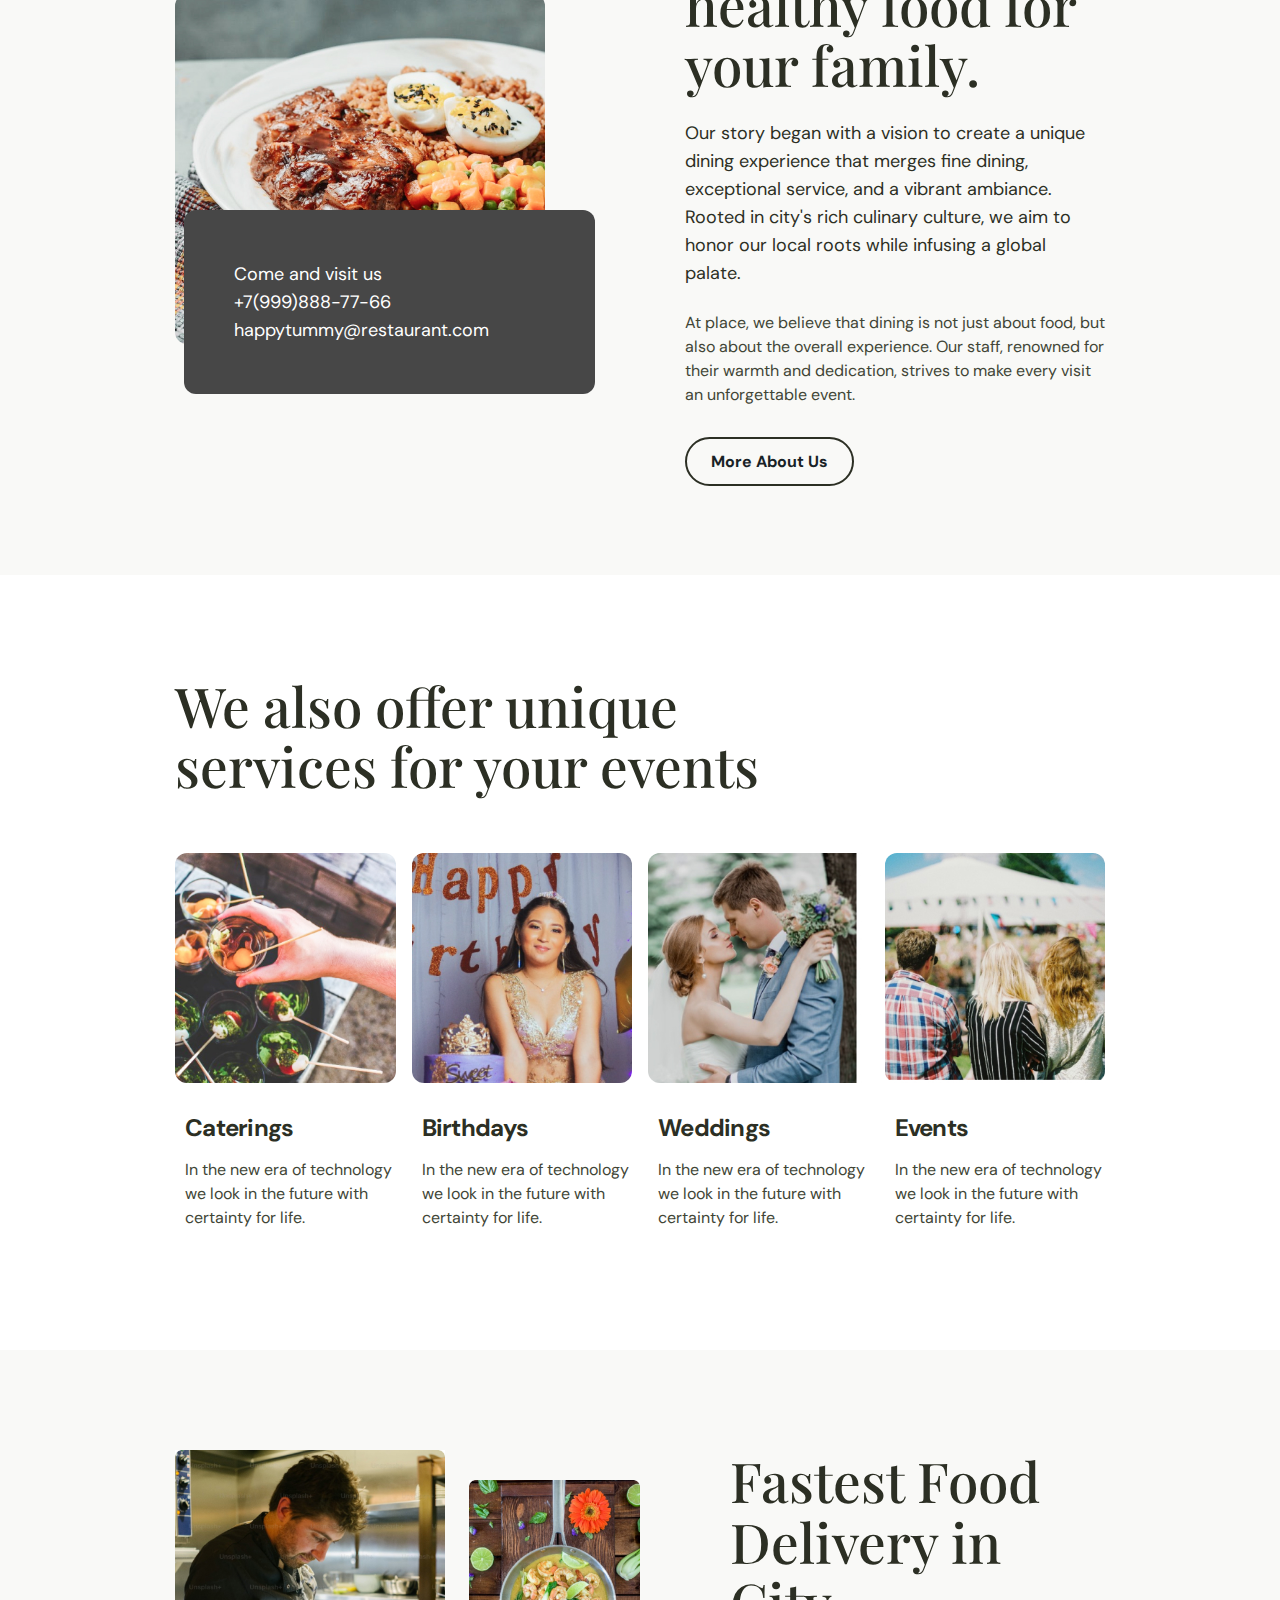
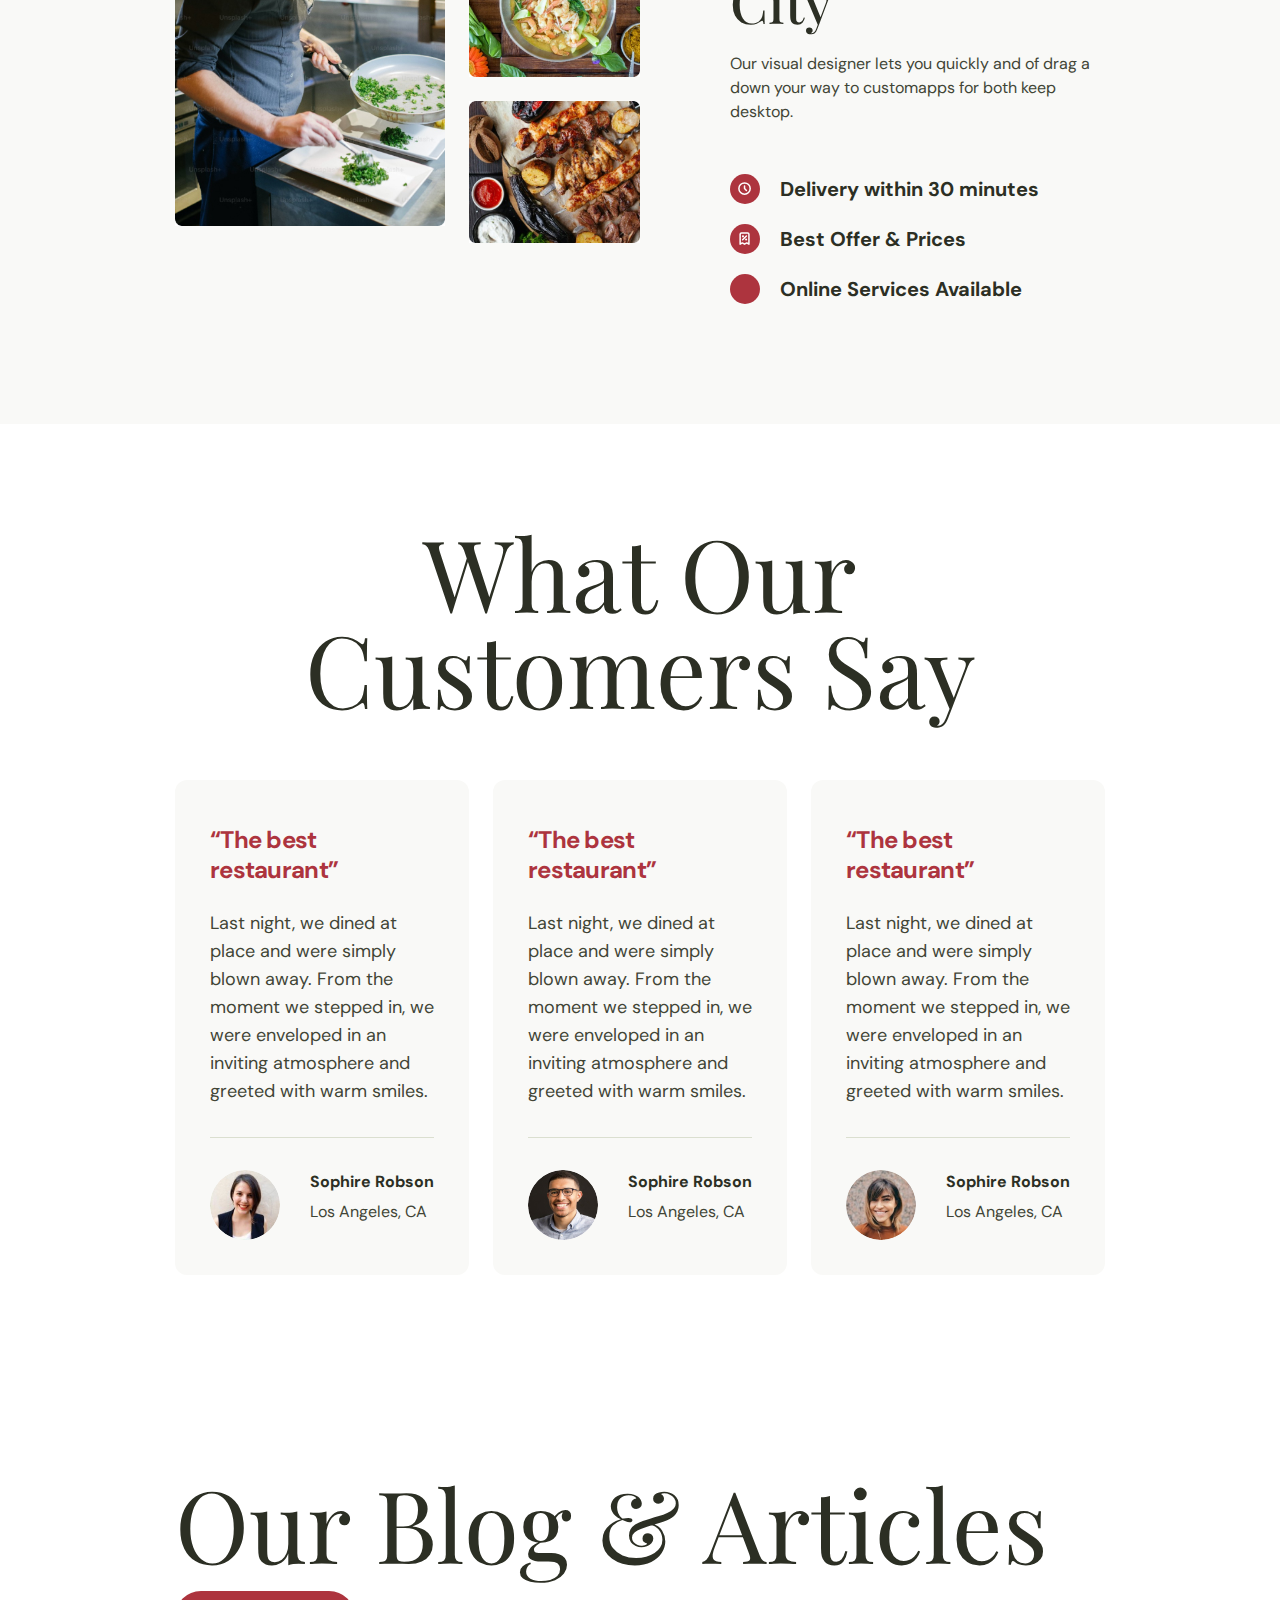
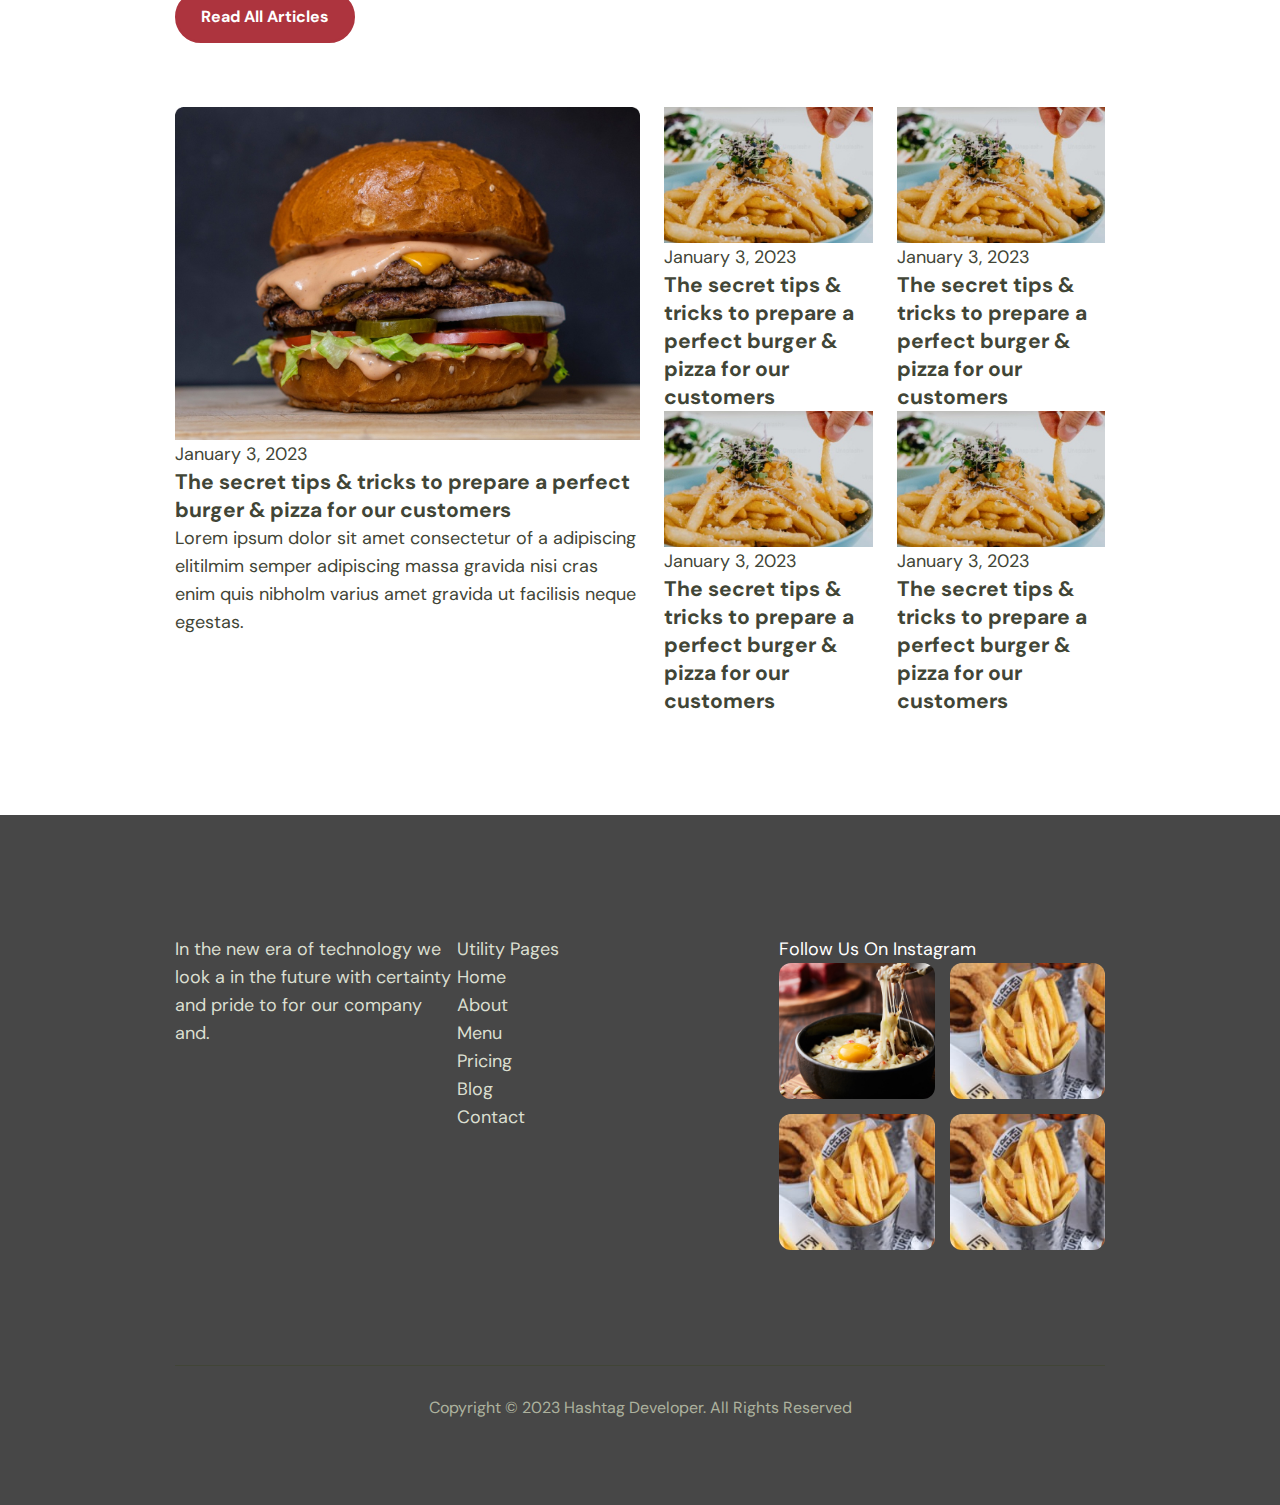
==== commit a6785825: "html" ====
--- a/index.html
+++ b/index.html
@@ -100,27 +100,19 @@
 			<div class="provide_in flex">
 				<div class="provide_left">
 					<div class="provide_img">
-						<img src="img/icons/provide_img.jpg" alt="">
+						<img src="img/icons/provide_provide_img.jpg" alt="">
 					</div>
 					<div class="provide_infos">
-						<div class="provide_info">
-							<i class="provide_inf_card">
-								<img src="" alt="">
-							</i>
-
-							<p class="provide_info-txt">Come and visit us</p>
-						</div>
-
+						<p class="provide_info-txt">Come and visit us</p>
 						<a href="https://t.me/@aldjan">+7(999)888-77-66</a>
 						<a href="mailto:happytummy@restaurant.com">happytummy@restaurant.com</a>
 					</div>
 				</div>
 				<div class="provide_right">
 					<h2 class="sec_sub-tit">We provide healthy food for your family.</h2>
-					<p class="provide_txt"> <b>Our story began with a vision to create a unique dining experience that
-							merges fine dining, exceptional service, and a vibrant ambiance. Rooted in city's rich
-							culinary
-							culture, we aim to honor our local roots while infusing a global palate.</b> </p>
+					<p class="provide_txt">Our story began with a vision to create a unique dining experience that
+						merges fine dining, exceptional service, and a vibrant ambiance. Rooted in city's rich culinary
+						culture, we aim to honor our local roots while infusing a global palate.</p>
 					<p class="provide_txt-2">At place, we believe that dining is not just about food, but also about the
 						overall experience. Our staff, renowned for their warmth and dedication, strives to make every
 						visit an unforgettable event.</p>
@@ -128,7 +120,7 @@
 				</div>
 			</div>
 		</div>
-	</section>	
+	</section>
 
 	<section class="offer">
 		<div class="container">
@@ -145,21 +137,21 @@
 					<div class="offer_img">
 						<img src="img/icons/offer-2.jpg" alt="">
 					</div>
-					<h3 class="offer_tit">Caterings</h3>
+					<h3 class="offer_tit">Birthdays</h3>
 					<p class="offer_txt">In the new era of technology we look in the future with certainty for life.</p>
 				</div>
 				<div class="offer_card">
 					<div class="offer_img">
 						<img src="img/icons/offer-3.jpg" alt="">
 					</div>
-					<h3 class="offer_tit">Caterings</h3>
+					<h3 class="offer_tit">Weddings</h3>
 					<p class="offer_txt">In the new era of technology we look in the future with certainty for life.</p>
 				</div>
 				<div class="offer_card">
 					<div class="offer_img">
 						<img src="img/icons/offer-4.jpg" alt="">
 					</div>
-					<h3 class="offer_tit">Caterings</h3>
+					<h3 class="offer_tit">Events</h3>
 					<p class="offer_txt">In the new era of technology we look in the future with certainty for life.</p>
 				</div>
 			</div>
@@ -189,15 +181,15 @@
 					<div class="fast_icons">
 						<div class="fast_icon flex">
 							<i></i>
-							<span>Delivery within 30 minutes</span>
+							<span> <b>Delivery within 30 minutes</b></span>
 						</div>
 						<div class="fast_icon flex">
 							<i></i>
-							<span>Best Offer & Prices</span>
+							<span> <b>Best Offer & Prices</b></span>
 						</div>
 						<div class="fast_icon flex">
 							<i></i>
-							<span>Online Services Available</span>
+							<span> <b>Online Services Available</b></span>
 						</div>
 					</div>
 				</div>
--- a/css/style.css
+++ b/css/style.css
@@ -358,6 +358,8 @@
 }
 
 
+
+
 /* offer */
 .offer .sec_sub-tit {
   max-width: 675px;
@@ -377,6 +379,9 @@
 
 .offer_img {
   margin-bottom: 30px;
+}
+.offer_img img{
+  border-radius: 12px;
 }
 
 .offer_tit {
@@ -434,7 +439,6 @@
   color: #414536;
   font-size: 16px;
   line-height: 24px;
-  /* 150% */
   margin-bottom: 50px;
 }
 
@@ -451,19 +455,23 @@
   border-radius: 50%;
   background: #ad343e url(../img/icons/clock.svg) center no-repeat;
 }
-
-/* .fast_icon:nth-child(2) i{
-  background-image: url();
+.fast_icon:first-child i{
+  background-image: url(../img/icons/fast_ic_1.svg) ;
+}
+.fast_icon:nth-child(2) i{
+  background-image: url(../img/icons/fast_ic_2.svg);
 }
 .fast_icon:last-child i{
-  background-image: url();
-} */
+  background-image: url(../img/icons/fast_ic_3.svg);
+}
 .fast_icon span {
+  display: block;
   padding-left: 20px;
   color: #2c2f24;
   font-size: 20px;
   font-weight: 500;
   line-height: 26px;
+  
   /* 130% */
 }
 
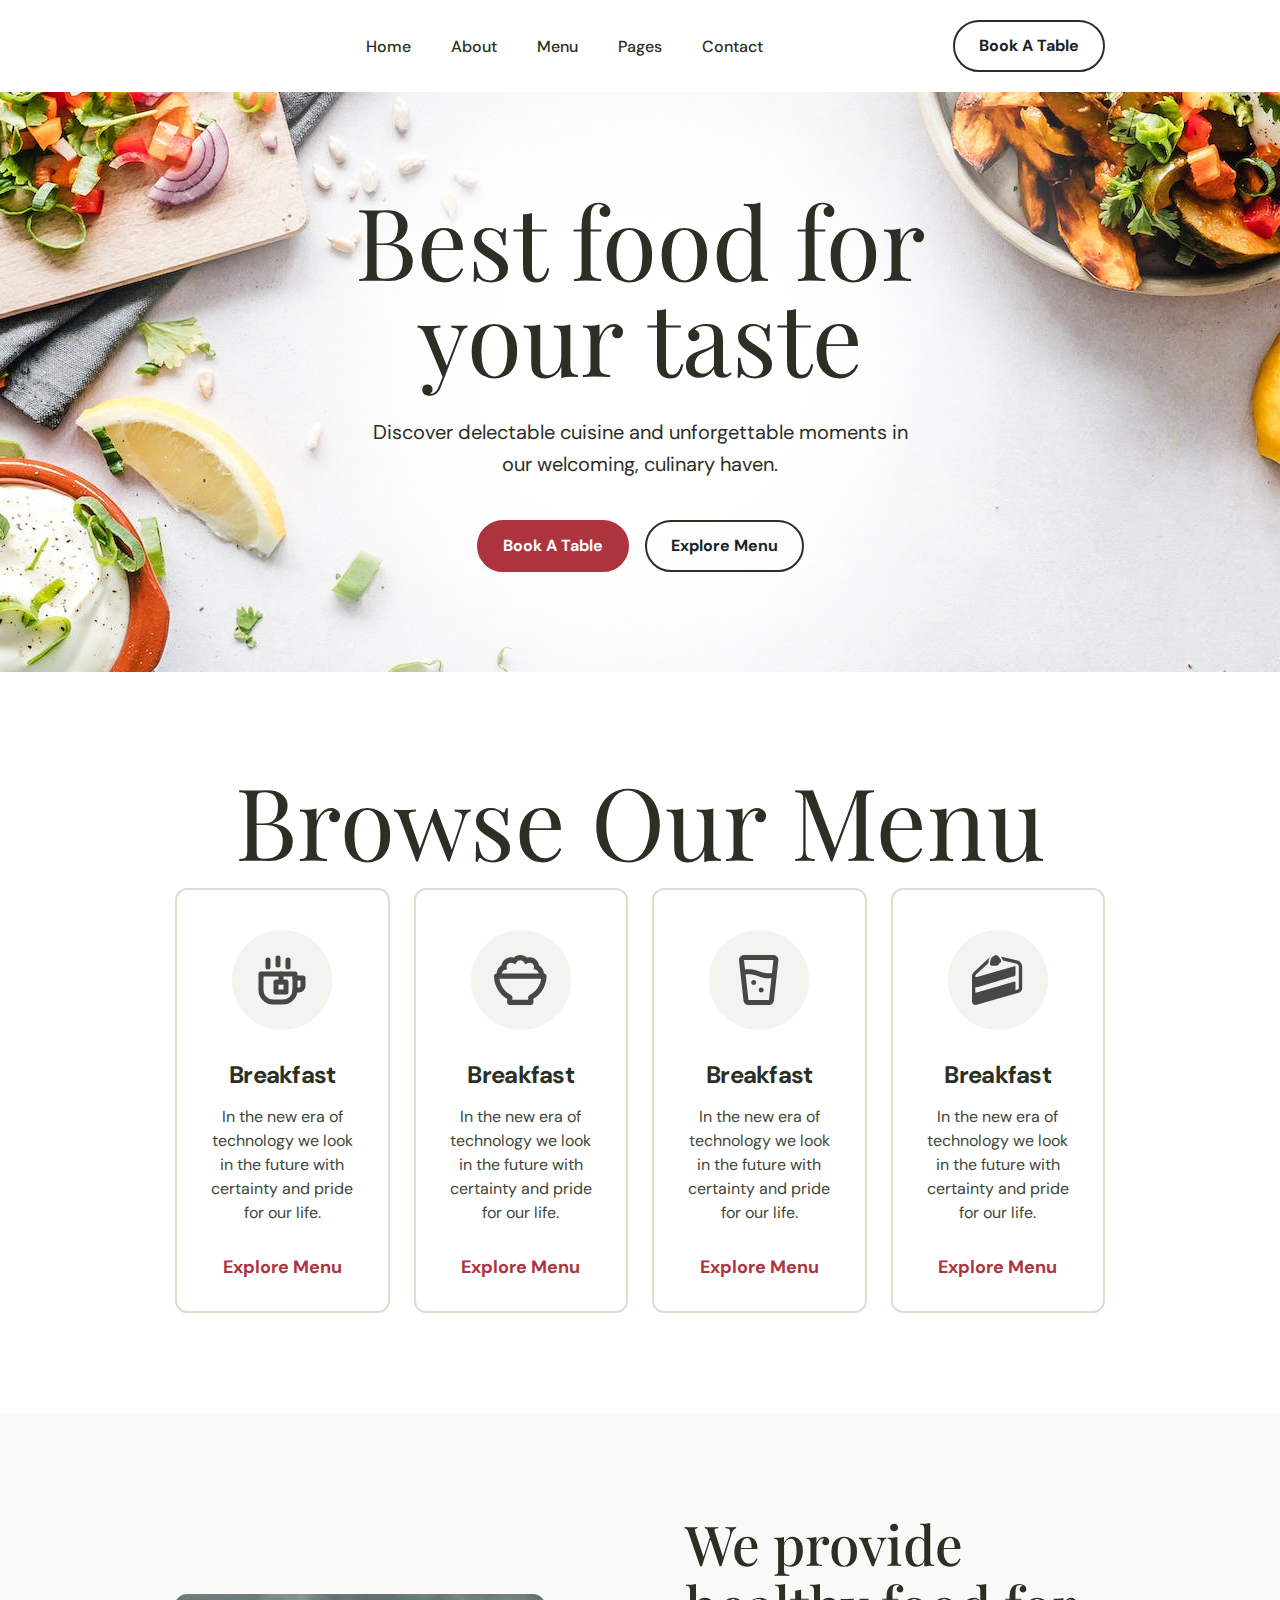
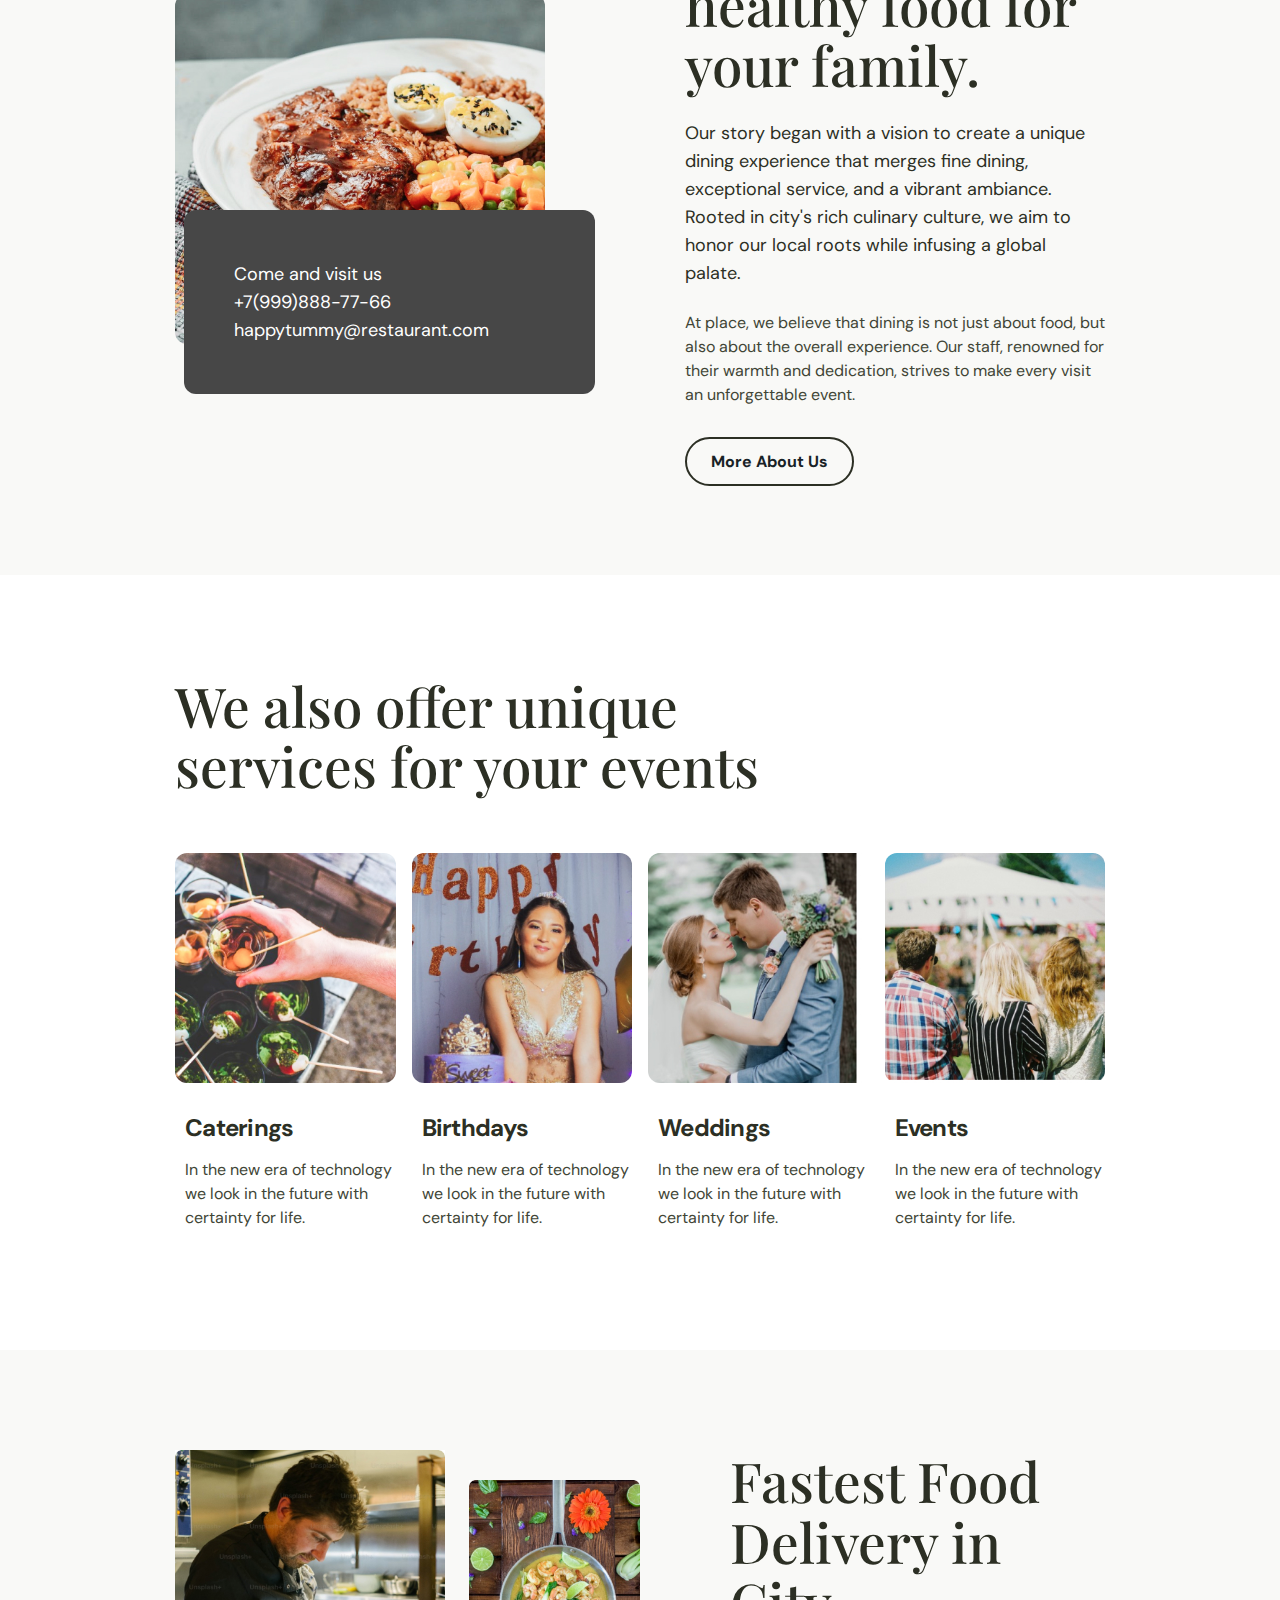
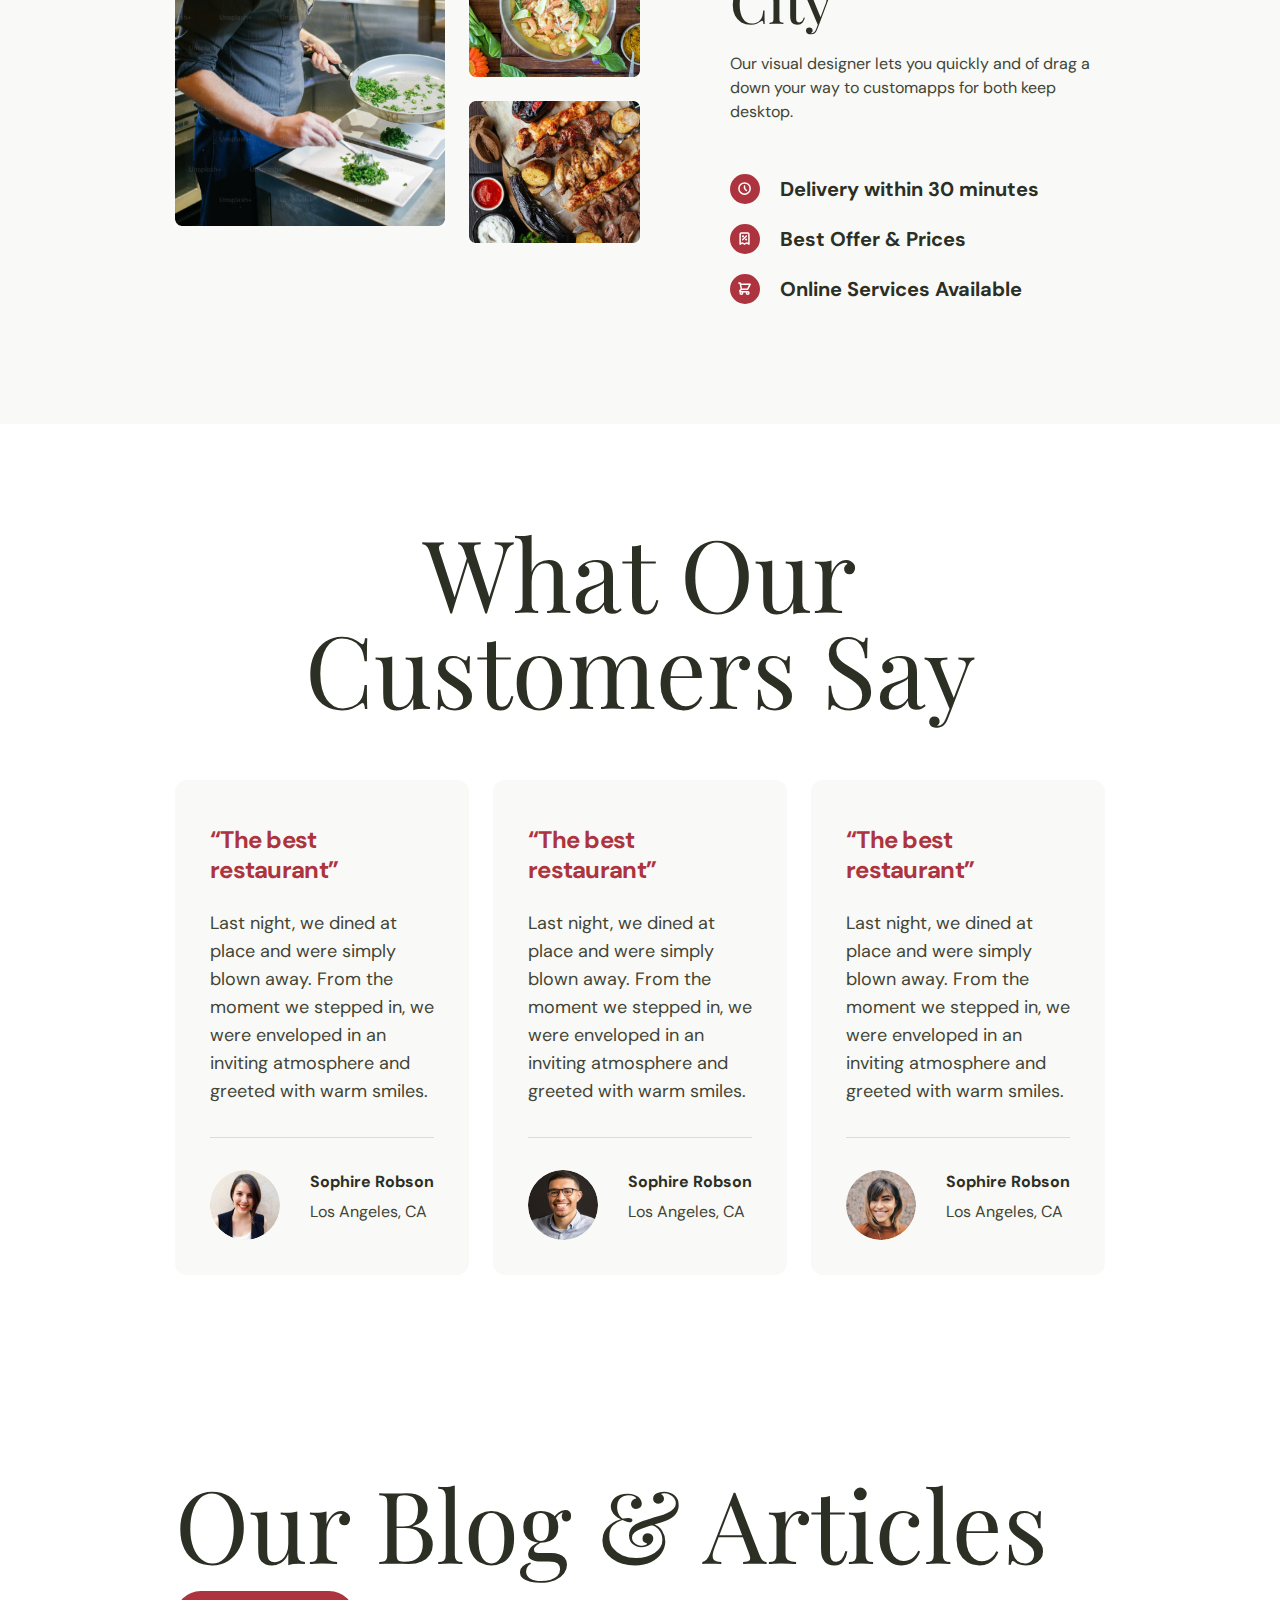
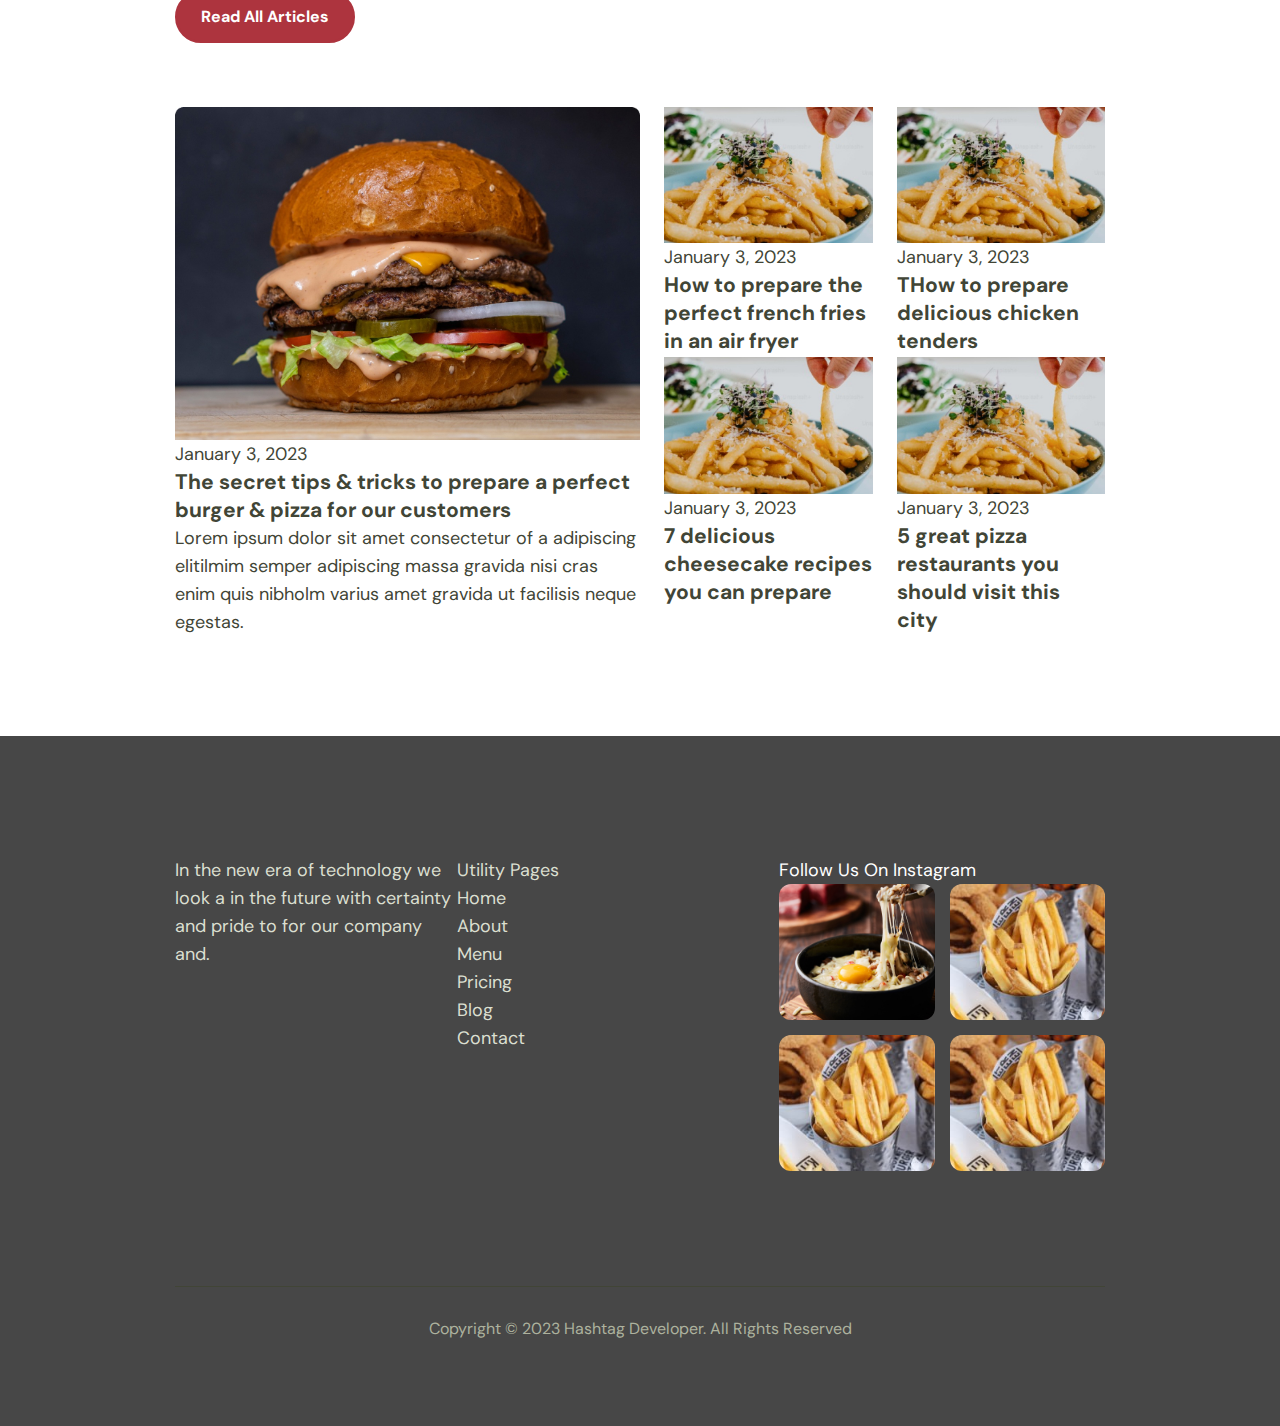
==== commit adfa9cef: "blog" ====
--- a/index.html
+++ b/index.html
@@ -257,9 +257,9 @@
 						<div class="blog_img">
 							<img src="img/icons/blog_img-1.jpg" alt="">
 						</div>
-						<span class="blog_date">January 3, 2023</span>
-						<h3 class="blog_tit">The secret tips & tricks to prepare a perfect burger & pizza for our
-							customers</h3>
+						
+						<span class="blog_date">January 3, 2023</span>
+						<h3 class="blog_tit">The secret tips & tricks to prepare a perfect burger & pizza for our customers</h3>
 						<p class="blog_txt">Lorem ipsum dolor sit amet consectetur of a adipiscing elitilmim semper
 							adipiscing massa gravida nisi cras enim quis nibholm varius amet gravida ut facilisis neque
 							egestas.</p>
@@ -271,32 +271,28 @@
 							<img src="img/icons/our_blog_1.jpg" alt="">
 						</div>
 						<span class="blog_date">January 3, 2023</span>
-						<h3 class="blog_tit">The secret tips & tricks to prepare a perfect burger & pizza for our
-							customers</h3>
+						<h3 class="blog_tit"> How to prepare the perfect french fries in an air fryer</h3>
 					</div>
 					<div class="blog_card">
 						<div class="blog_img">
 							<img src="img/icons/our_blog_1.jpg" alt="">
 						</div>
 						<span class="blog_date">January 3, 2023</span>
-						<h3 class="blog_tit">The secret tips & tricks to prepare a perfect burger & pizza for our
-							customers</h3>
+						<h3 class="blog_tit">THow to prepare delicious chicken tenders</h3>
 					</div>
 					<div class="blog_card">
 						<div class="blog_img">
 							<img src="img/icons/our_blog_1.jpg" alt="">
 						</div>
 						<span class="blog_date">January 3, 2023</span>
-						<h3 class="blog_tit">The secret tips & tricks to prepare a perfect burger & pizza for our
-							customers</h3>
+						<h3 class="blog_tit">7 delicious cheesecake recipes you can prepare</h3>
 					</div>
 					<div class="blog_card">
 						<div class="blog_img">
 							<img src="img/icons/our_blog_1.jpg" alt="">
 						</div>
 						<span class="blog_date">January 3, 2023</span>
-						<h3 class="blog_tit">The secret tips & tricks to prepare a perfect burger & pizza for our
-							customers</h3>
+						<h3 class="blog_tit">5 great pizza restaurants you should visit this city</h3>
 					</div>
 				</div>
 			</div>
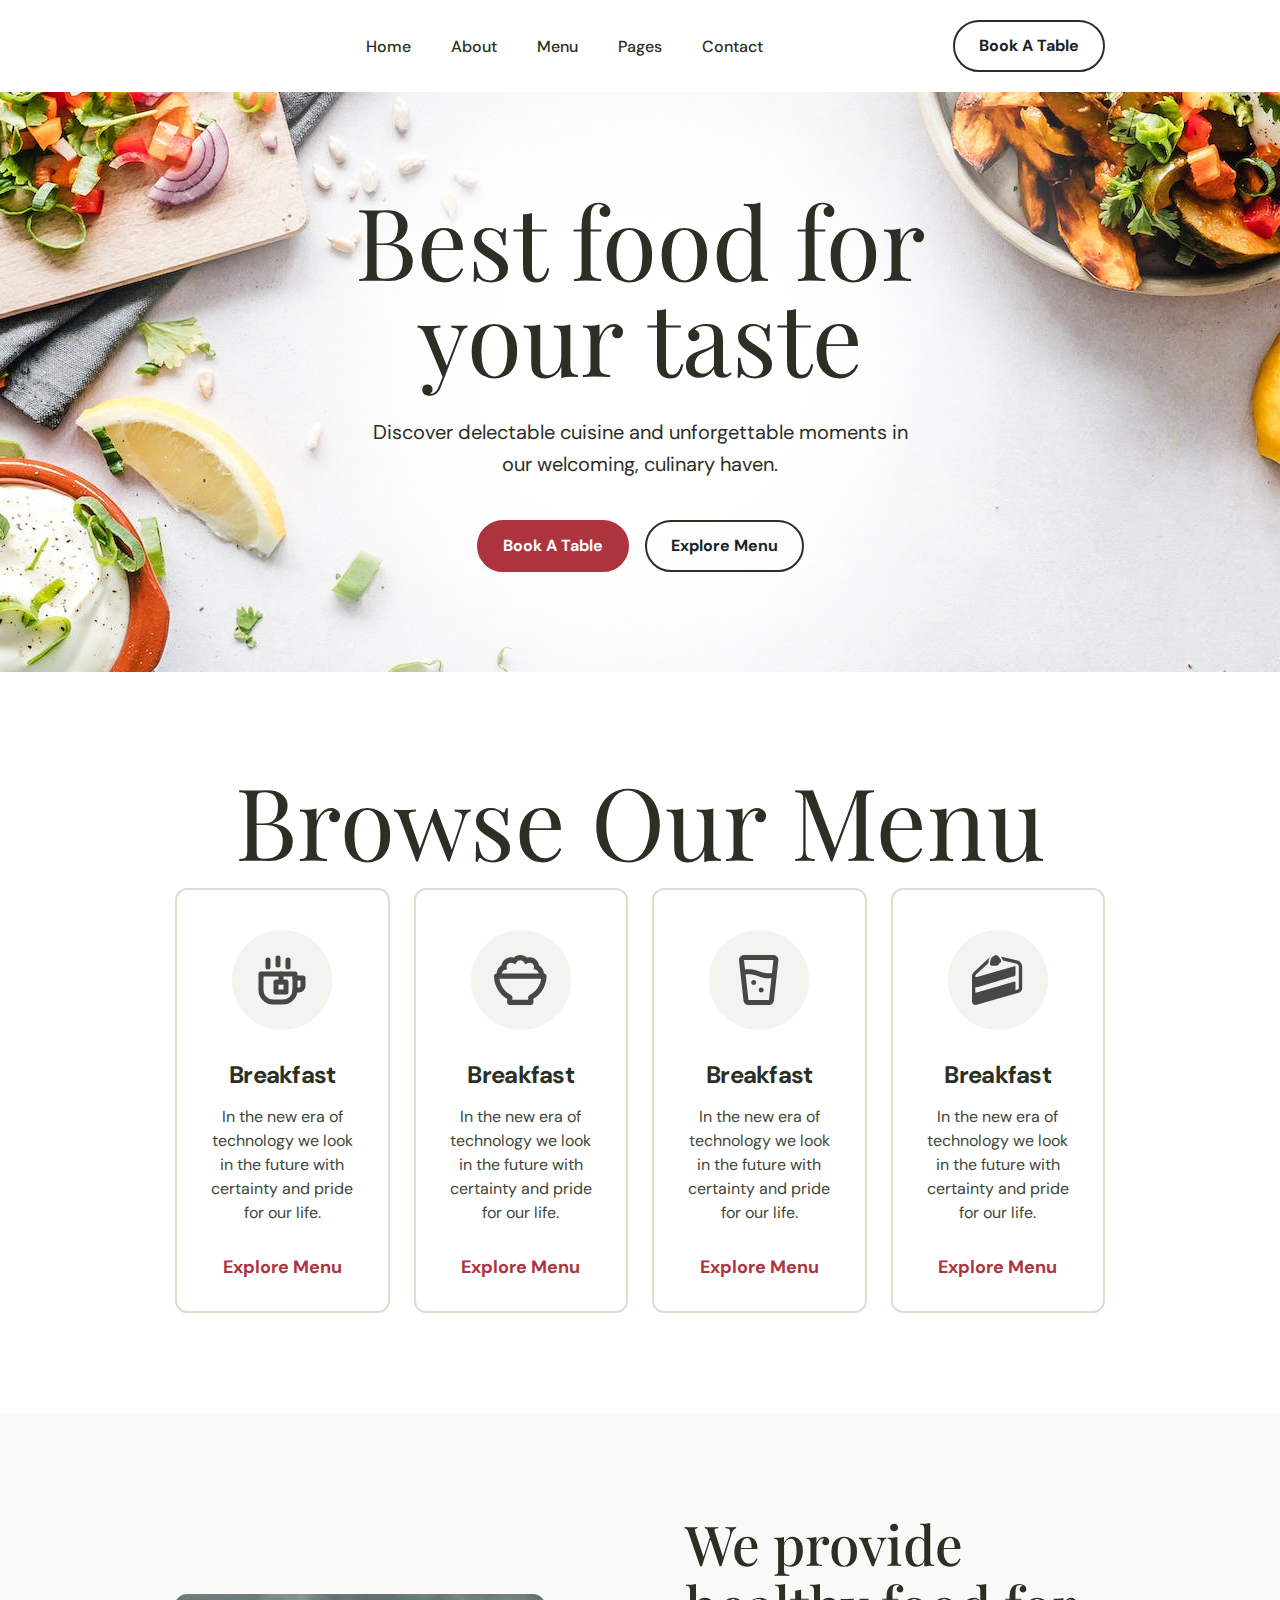
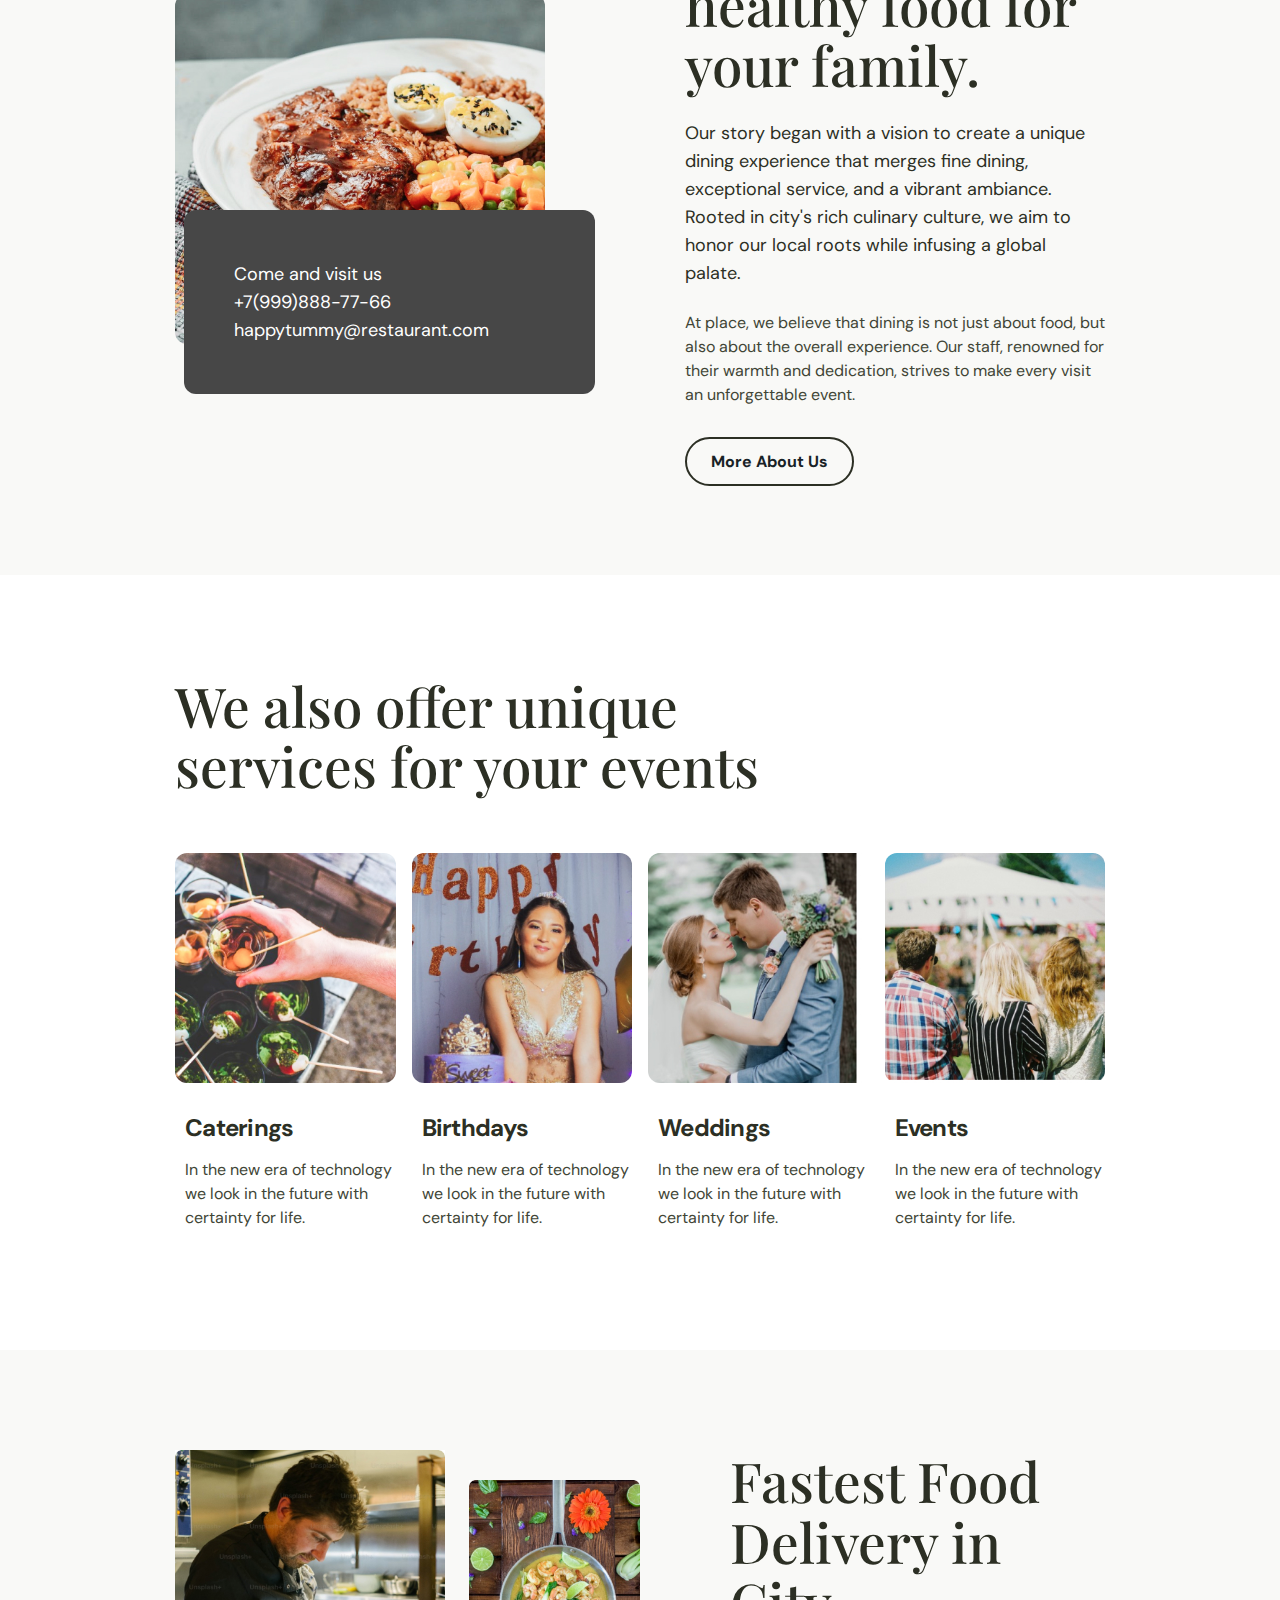
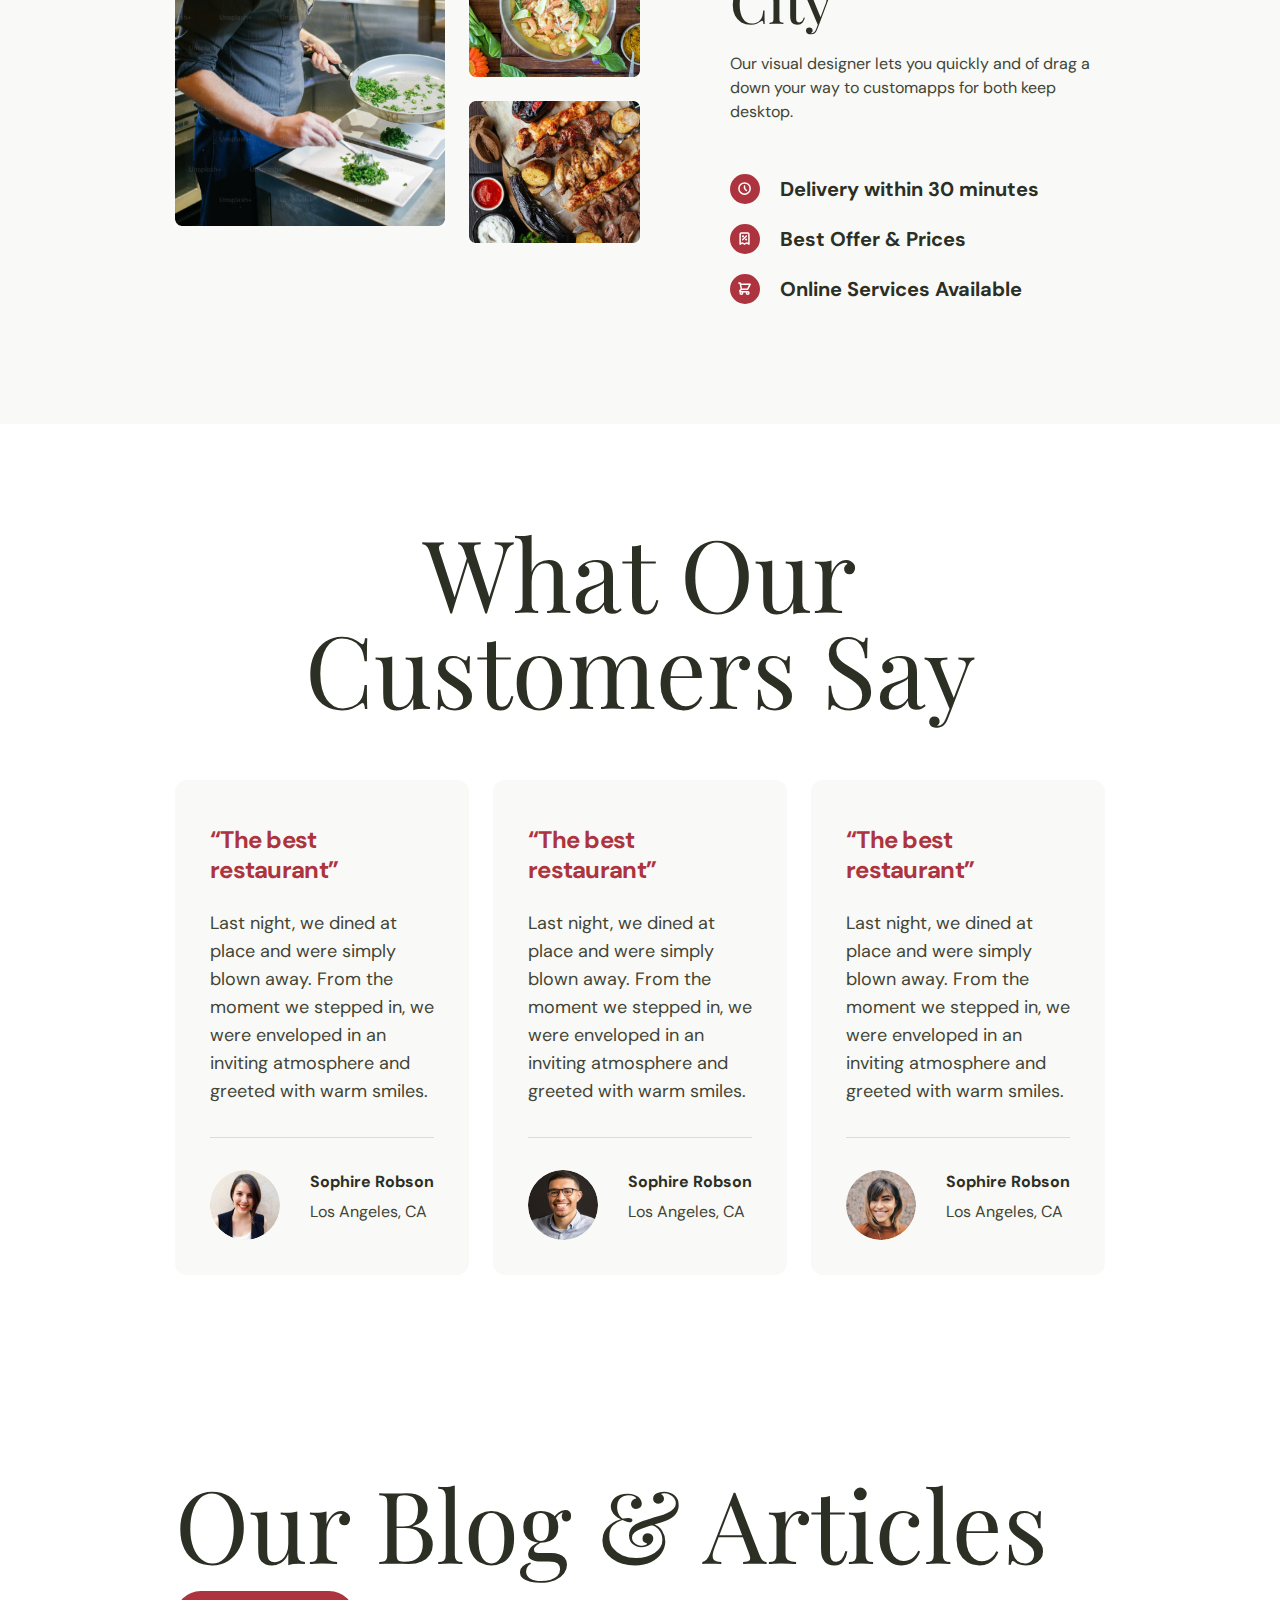
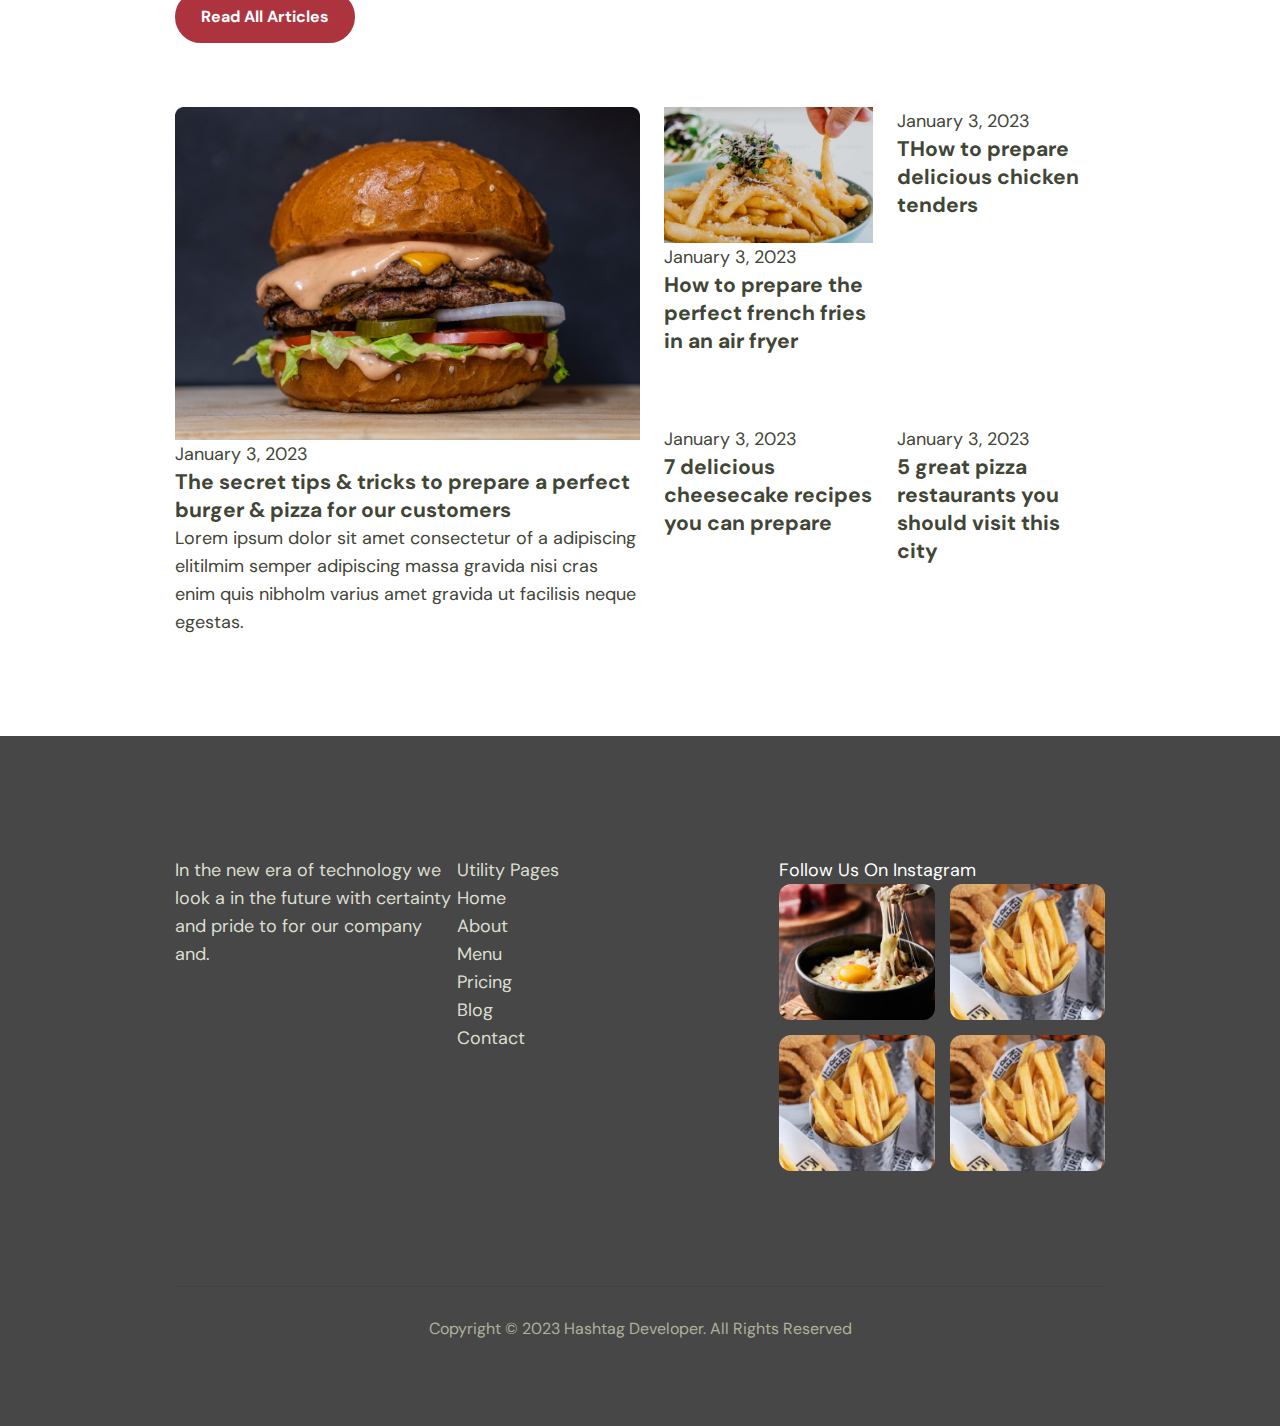
==== commit c60071cd: "blog" ====
--- a/index.html
+++ b/index.html
@@ -275,21 +275,21 @@
 					</div>
 					<div class="blog_card">
 						<div class="blog_img">
-							<img src="img/icons/our_blog_1.jpg" alt="">
+							<img src="img/icons/blog_img-3.jpg" alt="">
 						</div>
 						<span class="blog_date">January 3, 2023</span>
 						<h3 class="blog_tit">THow to prepare delicious chicken tenders</h3>
 					</div>
 					<div class="blog_card">
 						<div class="blog_img">
-							<img src="img/icons/our_blog_1.jpg" alt="">
+							<img src="img/icons/blog_img-4.jpg" alt="">
 						</div>
 						<span class="blog_date">January 3, 2023</span>
 						<h3 class="blog_tit">7 delicious cheesecake recipes you can prepare</h3>
 					</div>
 					<div class="blog_card">
 						<div class="blog_img">
-							<img src="img/icons/our_blog_1.jpg" alt="">
+							<img src="img/icons/blog_img-5.jpg" alt="">
 						</div>
 						<span class="blog_date">January 3, 2023</span>
 						<h3 class="blog_tit">5 great pizza restaurants you should visit this city</h3>
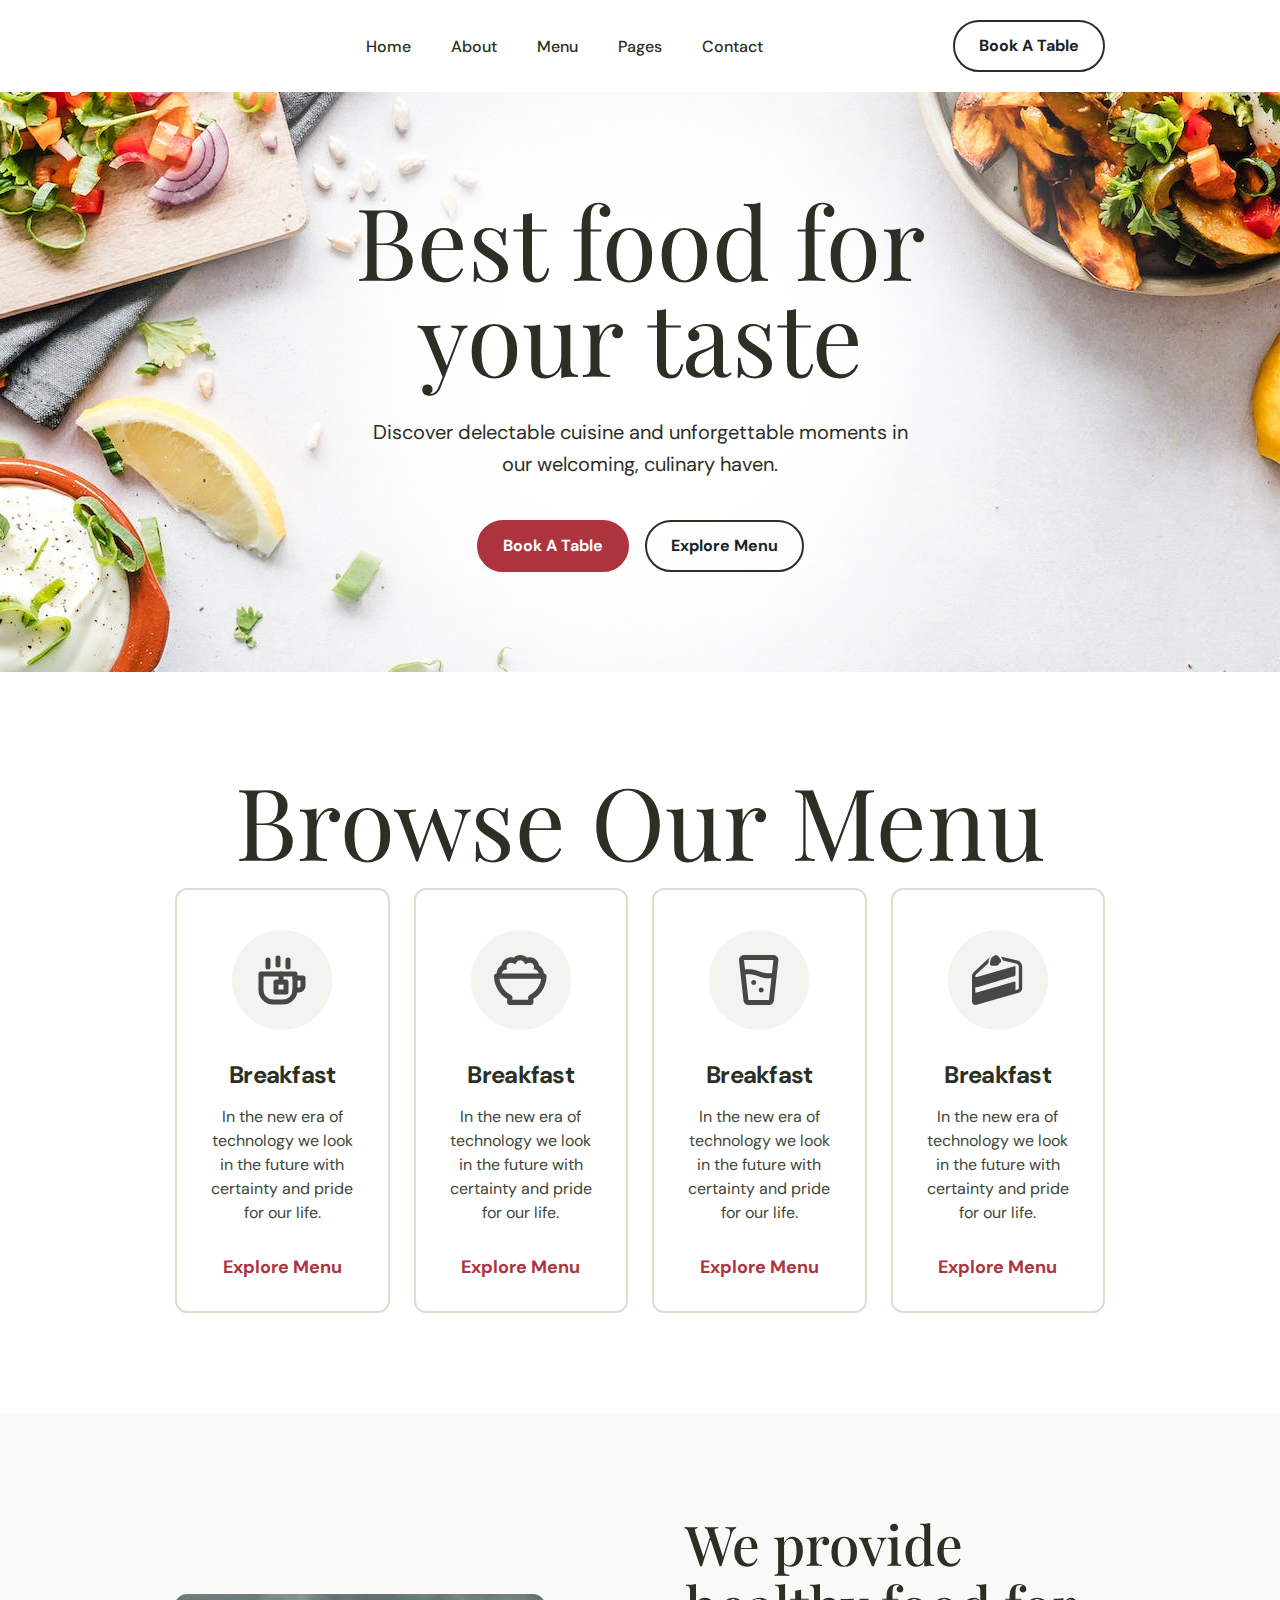
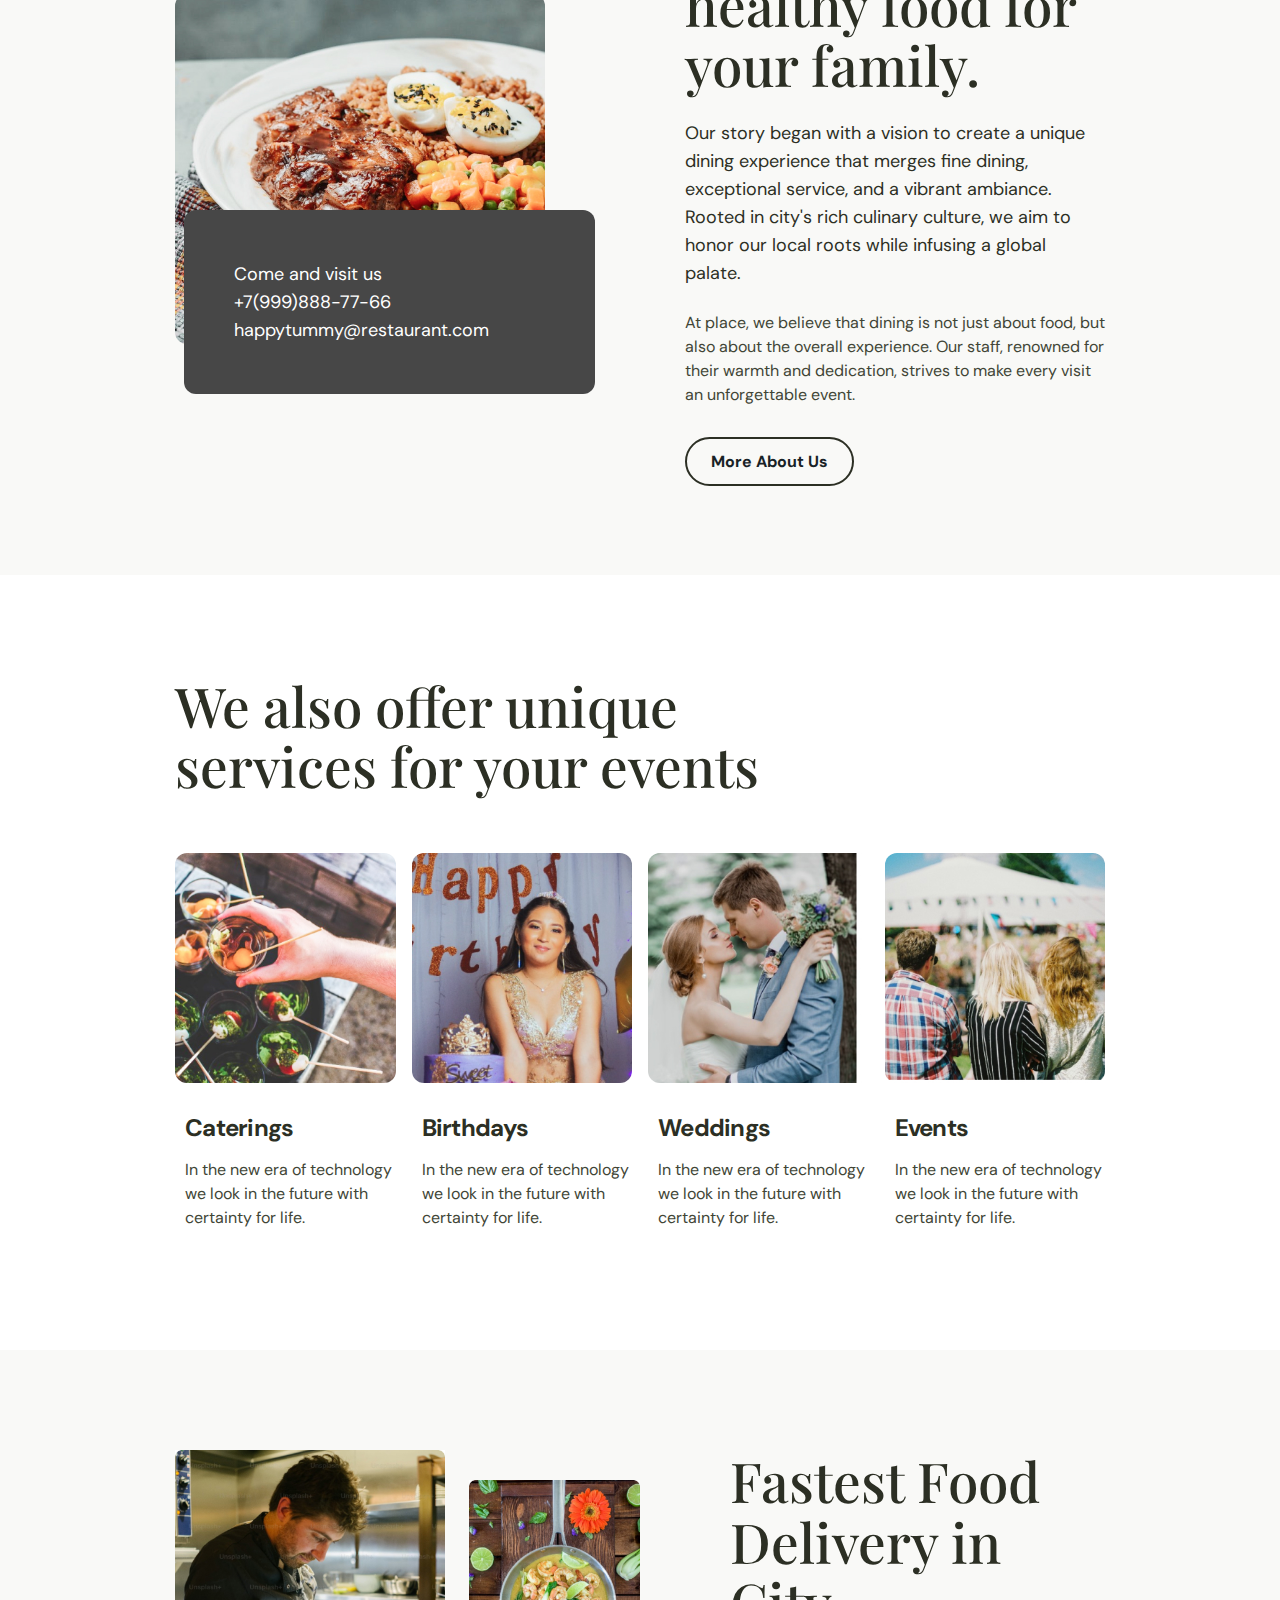
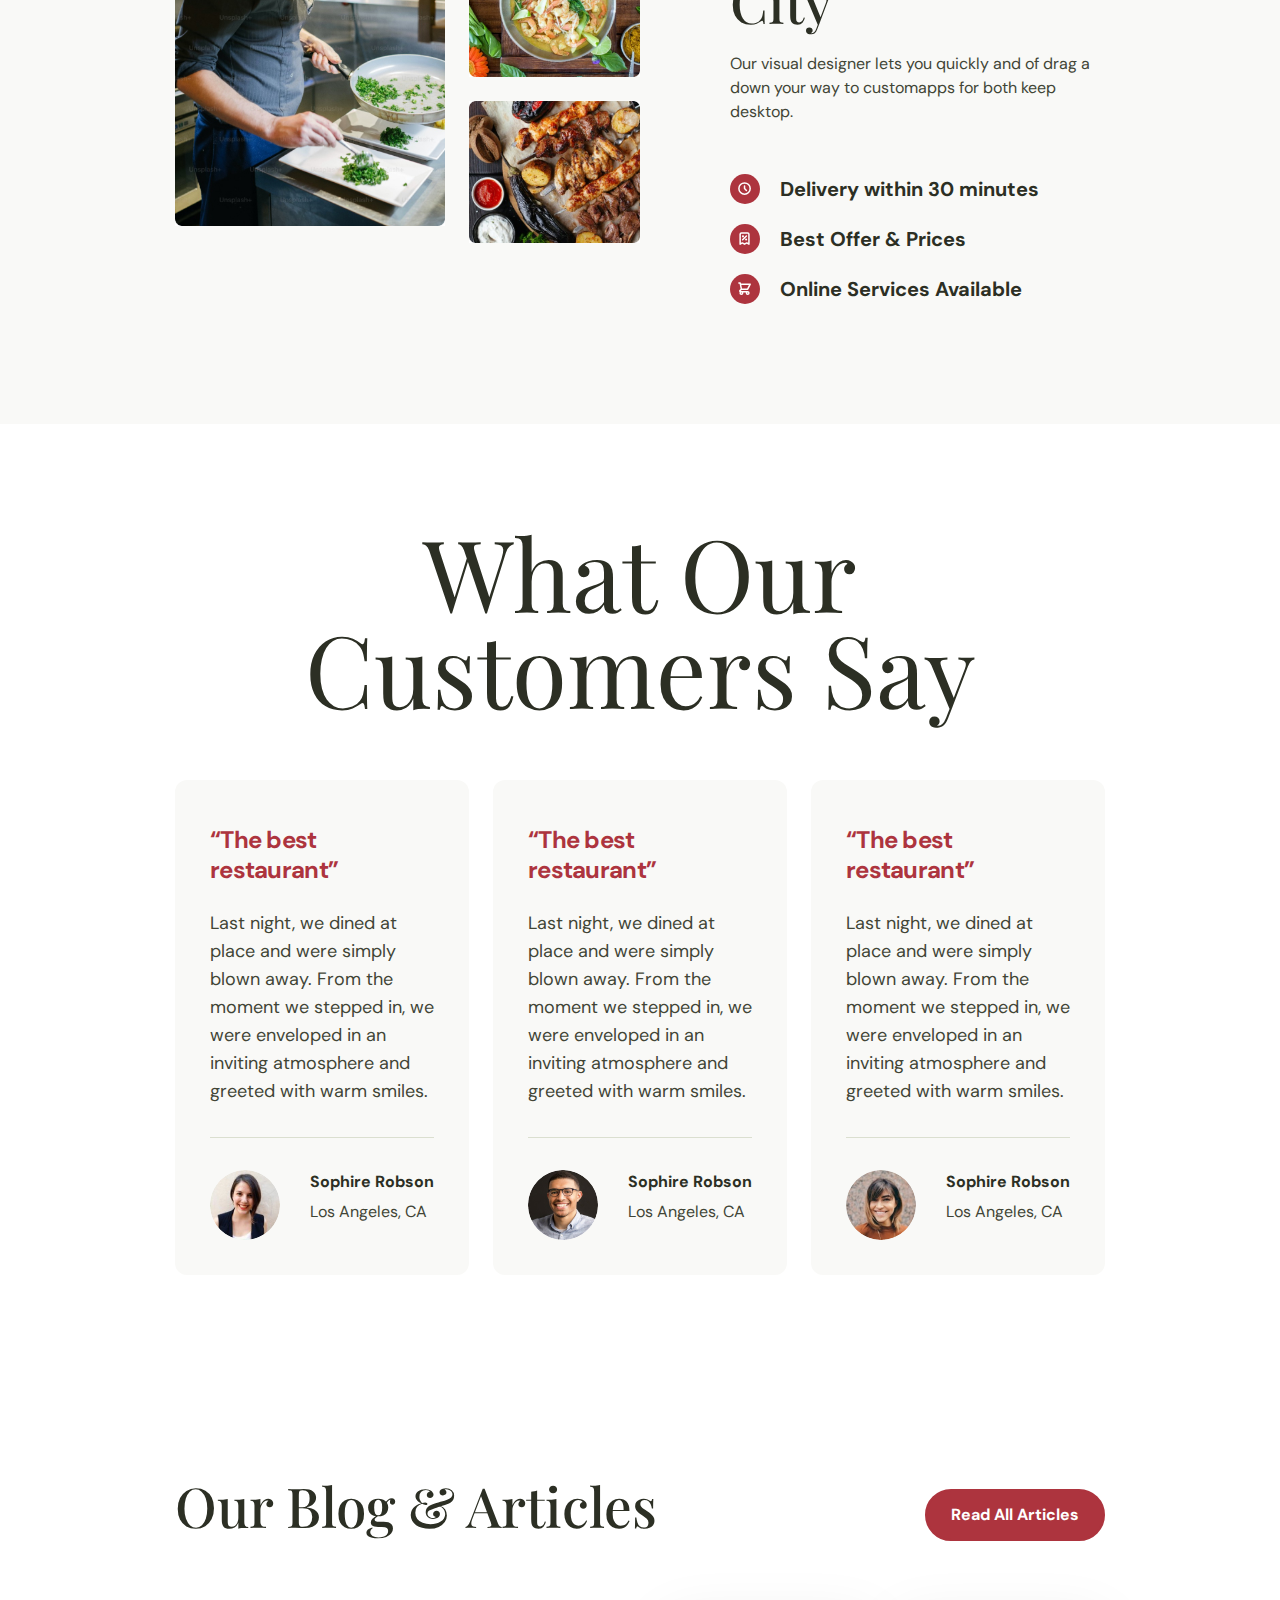
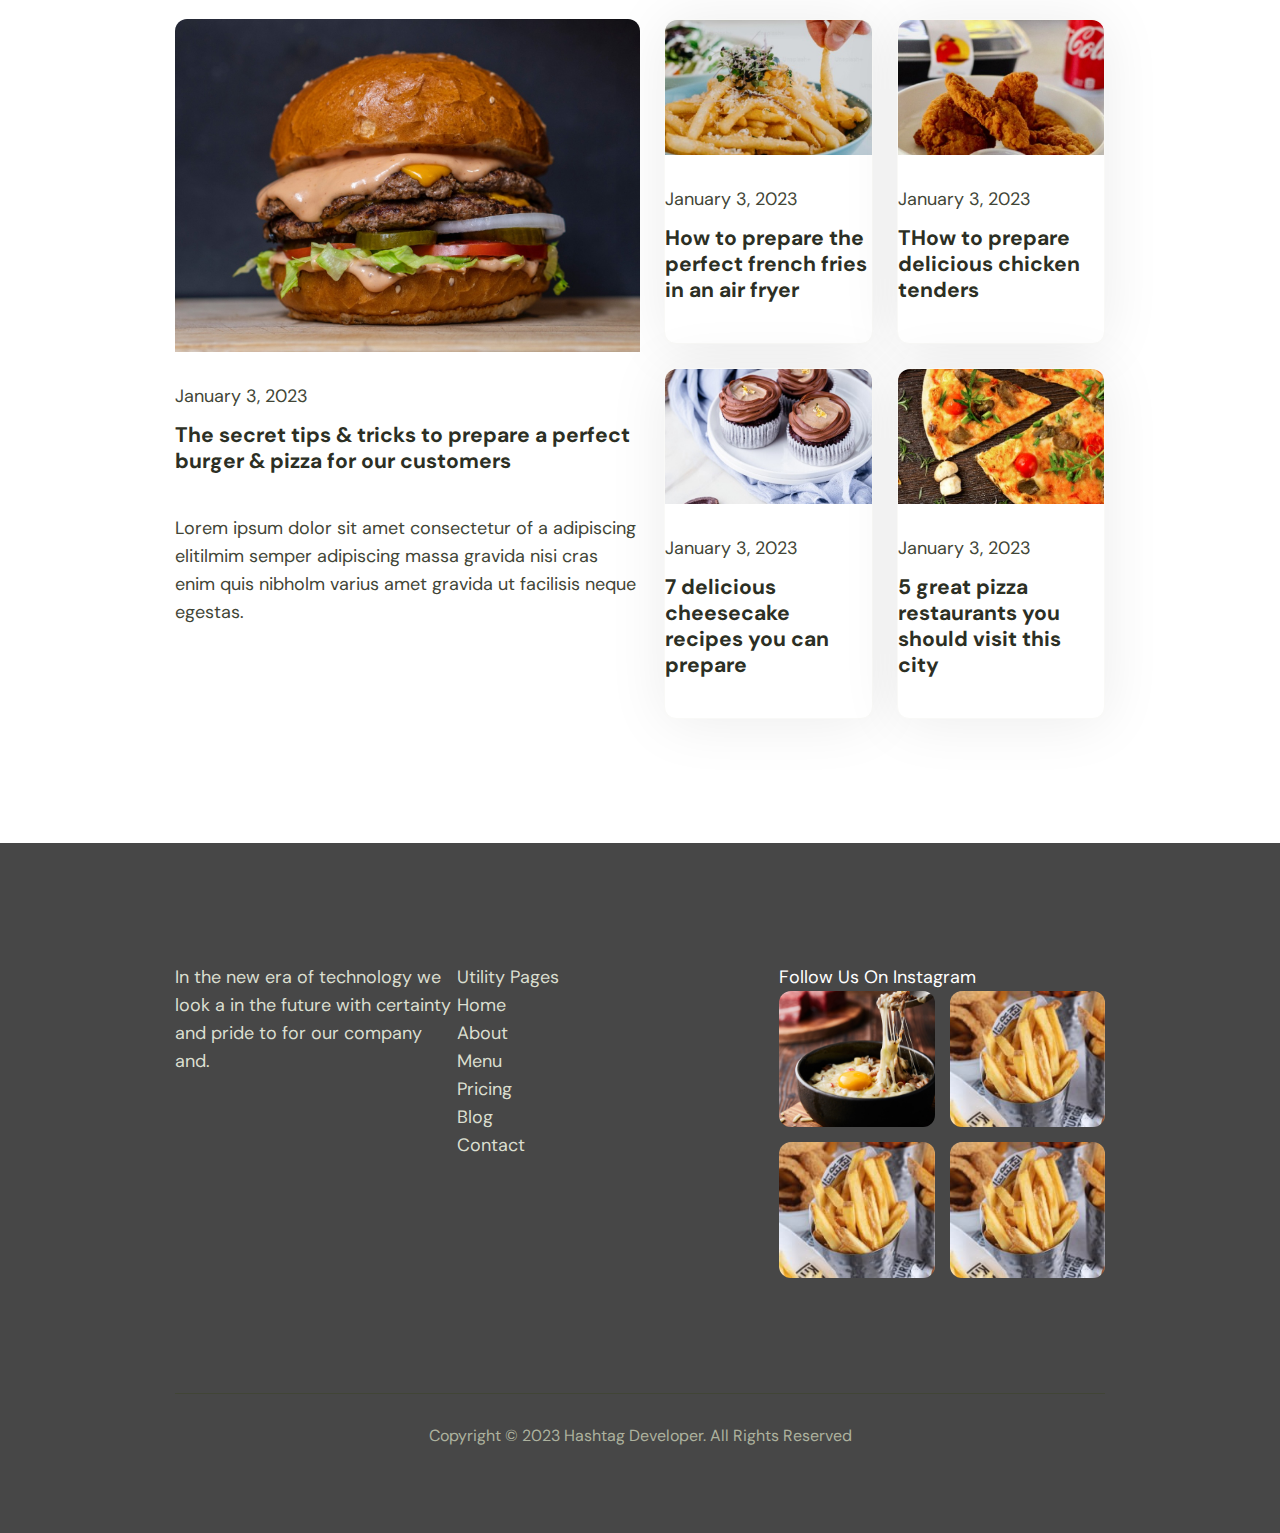
==== commit c04b281f: "formated document" ====
--- a/index.html
+++ b/index.html
@@ -257,9 +257,10 @@
 						<div class="blog_img">
 							<img src="img/icons/blog_img-1.jpg" alt="">
 						</div>
-						
-						<span class="blog_date">January 3, 2023</span>
-						<h3 class="blog_tit">The secret tips & tricks to prepare a perfect burger & pizza for our customers</h3>
+
+						<span class="blog_date">January 3, 2023</span>
+						<h3 class="blog_tit">The secret tips & tricks to prepare a perfect burger & pizza for our
+							customers</h3>
 						<p class="blog_txt">Lorem ipsum dolor sit amet consectetur of a adipiscing elitilmim semper
 							adipiscing massa gravida nisi cras enim quis nibholm varius amet gravida ut facilisis neque
 							egestas.</p>
--- a/css/style.css
+++ b/css/style.css
@@ -237,12 +237,13 @@
 
 /* browse */
 .browse_card {
-	border-radius: 12px;
-	border: 2px solid #dbdfd0;
-	background: #fff;
-	width: calc((100% - 72px) / 4);
-	padding: 40px 34px 32px;
-}
+  border-radius: 12px;
+  border: 2px solid #dbdfd0;
+  background: #fff;
+  width: calc((100% - 72px) / 4);
+  padding: 40px 34px 32px;
+}
+
 .browse_ic {
   width: 100px;
   height: 100px;
@@ -253,30 +254,31 @@
 }
 
 .browse_card__1 .browse_ic {
- background-image:url(/img/icons/Group.svg) ;
- background-repeat: no-repeat;
-	background-position: center;
+  background-image: url(/img/icons/Group.svg);
+  background-repeat: no-repeat;
+  background-position: center;
 }
 
 .browse_card__2 .browse_ic {
   background-image: url(/img/icons/icon_2.svg);
   background-repeat: no-repeat;
-	background-position: center;
+  background-position: center;
 
 }
 
 .browse_card__3 .browse_ic {
   background-image: url(/img/icons/icon_3.svg);
   background-repeat: no-repeat;
-	background-position: center;
-  
+  background-position: center;
+
 }
 
 .browse_card__4 .browse_ic {
   background-image: url(/img/icons/icon_4.svg);
   background-repeat: no-repeat;
-	background-position: center;
-}
+  background-position: center;
+}
+
 .browse_tit {
   color: #2c2f24;
   text-align: center;
@@ -287,17 +289,20 @@
   letter-spacing: -0.72px;
   margin-bottom: 15px;
 }
-.browse_txt{
-text-align: center;
-font-size: 16px;
-line-height: 24px;
-}
-.browse_link{
+
+.browse_txt {
+  text-align: center;
+  font-size: 16px;
+  line-height: 24px;
+}
+
+.browse_link {
   display: block;
   color: #AD343E;
   text-align: center;
   font-weight: 700;
-  line-height: 24px; /* 150% */
+  line-height: 24px;
+  /* 150% */
   margin-top: 30px;
 }
 
@@ -316,10 +321,12 @@
   padding: 0 50px 50px 0;
   position: relative;
 }
+
 .provide_img img {
   border-radius: 12px;
 
 }
+
 .provide_infos {
   position: absolute;
   bottom: 0;
@@ -339,7 +346,7 @@
   font-size: 18px;
   margin-bottom: 24px;
   line-height: 28px;
-} 
+}
 
 .provide_txt-2 {
   color: #414536;
@@ -380,7 +387,8 @@
 .offer_img {
   margin-bottom: 30px;
 }
-.offer_img img{
+
+.offer_img img {
   border-radius: 12px;
 }
 
@@ -455,15 +463,19 @@
   border-radius: 50%;
   background: #ad343e url(../img/icons/clock.svg) center no-repeat;
 }
-.fast_icon:first-child i{
-  background-image: url(../img/icons/fast_ic_1.svg) ;
-}
-.fast_icon:nth-child(2) i{
+
+.fast_icon:first-child i {
+  background-image: url(../img/icons/fast_ic_1.svg);
+}
+
+.fast_icon:nth-child(2) i {
   background-image: url(../img/icons/fast_ic_2.svg);
 }
-.fast_icon:last-child i{
+
+.fast_icon:last-child i {
   background-image: url(../img/icons/fast_ic_3.svg);
 }
+
 .fast_icon span {
   display: block;
   padding-left: 20px;
@@ -471,7 +483,7 @@
   font-size: 20px;
   font-weight: 500;
   line-height: 26px;
-  
+
   /* 130% */
 }
 
@@ -511,9 +523,10 @@
   width: 70px;
   height: 70px;
 }
-.our_img img{
+
+.our_img img {
   border-bottom: inherit;
-   border-radius: 50%;
+  border-radius: 50%;
 }
 
 .our_customer {
@@ -546,9 +559,18 @@
   align-items: center;
   margin-bottom: 64px;
 }
+.blog_top .sec_tit{
+  color: var(--neutral-07, #2C2F24);
+font-size: 55px;
+font-weight: 500;
+line-height: 60.5px;
+}
 
 .blog_left {
   width: 50%;
+}
+.blog_txt{
+  margin-top: 15px;
 }
 
 .blog_right {
@@ -558,6 +580,28 @@
 
 .blog_right .blog_card {
   width: calc(50% - 12px);
+  border-radius: 12px;
+  border: 1px solid var(--neutral-02, #F9F9F7);
+  background: var(--neutral-01, #FFF);
+  /* 1 */
+  box-shadow: 0px 2.97872px 59.57446px 0px rgba(0, 0, 0, 0.08);
+ margin-bottom: 24px;
+}
+.blog_img img {
+  border-radius: 12px 12px 0px 0px;
+}
+.blog_date{
+  display: block;
+  margin-top: 30px;
+}
+.blog_tit{
+  margin-top: 12px;
+  color: #2C2F24;
+line-height: 26px; /* 130% */
+margin-bottom: 40px;
+}
+.blog_card:hover {
+  box-shadow: 0 5px 5px rgba(0, 0, 0, 0.2);
 }
 
 /* footer */
@@ -765,6 +809,9 @@
 .menu_btn {
   margin-right: 15px;
 }
+.enu_btn .btn{
+  border: 1px solid #2c2f24;
+}
 
 .btn_all {
   background: #ad343e;
@@ -795,7 +842,9 @@
   background: #FFF;
   margin-bottom: 24px;
 }
-
+.menu_info{
+  margin-top: 30px;
+}
 .menu_cost {
   display: block;
   color: #AD343E;
@@ -806,6 +855,7 @@
   font-weight: 700;
   line-height: 30px;
   letter-spacing: -0.72px;
+  margin-bottom: 15px;
 }
 
 .menu_tit {
@@ -816,6 +866,7 @@
   font-style: normal;
   font-weight: 700;
   line-height: 26px;
+  margin-bottom: 15px;
   /* 130% */
 }
 
@@ -912,11 +963,13 @@
 .secret_img {
   justify-content: center;
   width: 1161.229px;
-height: 738.01px;
-}
-.secret_img img{
-border-radius: 12px 12px 0px 0px;
-}
+  height: 738.01px;
+}
+
+.secret_img img {
+  border-radius: 12px 12px 0px 0px;
+}
+
 ol {
   list-style-type: none;
   /* Убираем исходные маркеры */
@@ -1016,9 +1069,11 @@
   margin-bottom: 32px;
   box-shadow: 0px 2.97872px 59.57446px 0px rgba(0, 0, 0, 0.08);
 }
-.blog_blog_img img{
+
+.blog_blog_img img {
   border-radius: 12px 12px 0px 0px;
 }
+
 .cn_in {
   border-radius: 16px;
   border: 1px solid #FFF;
@@ -1064,6 +1119,7 @@
   z-index: 10;
   position: relative;
 }
-.white{
+
+.white {
   background: #fff;
 }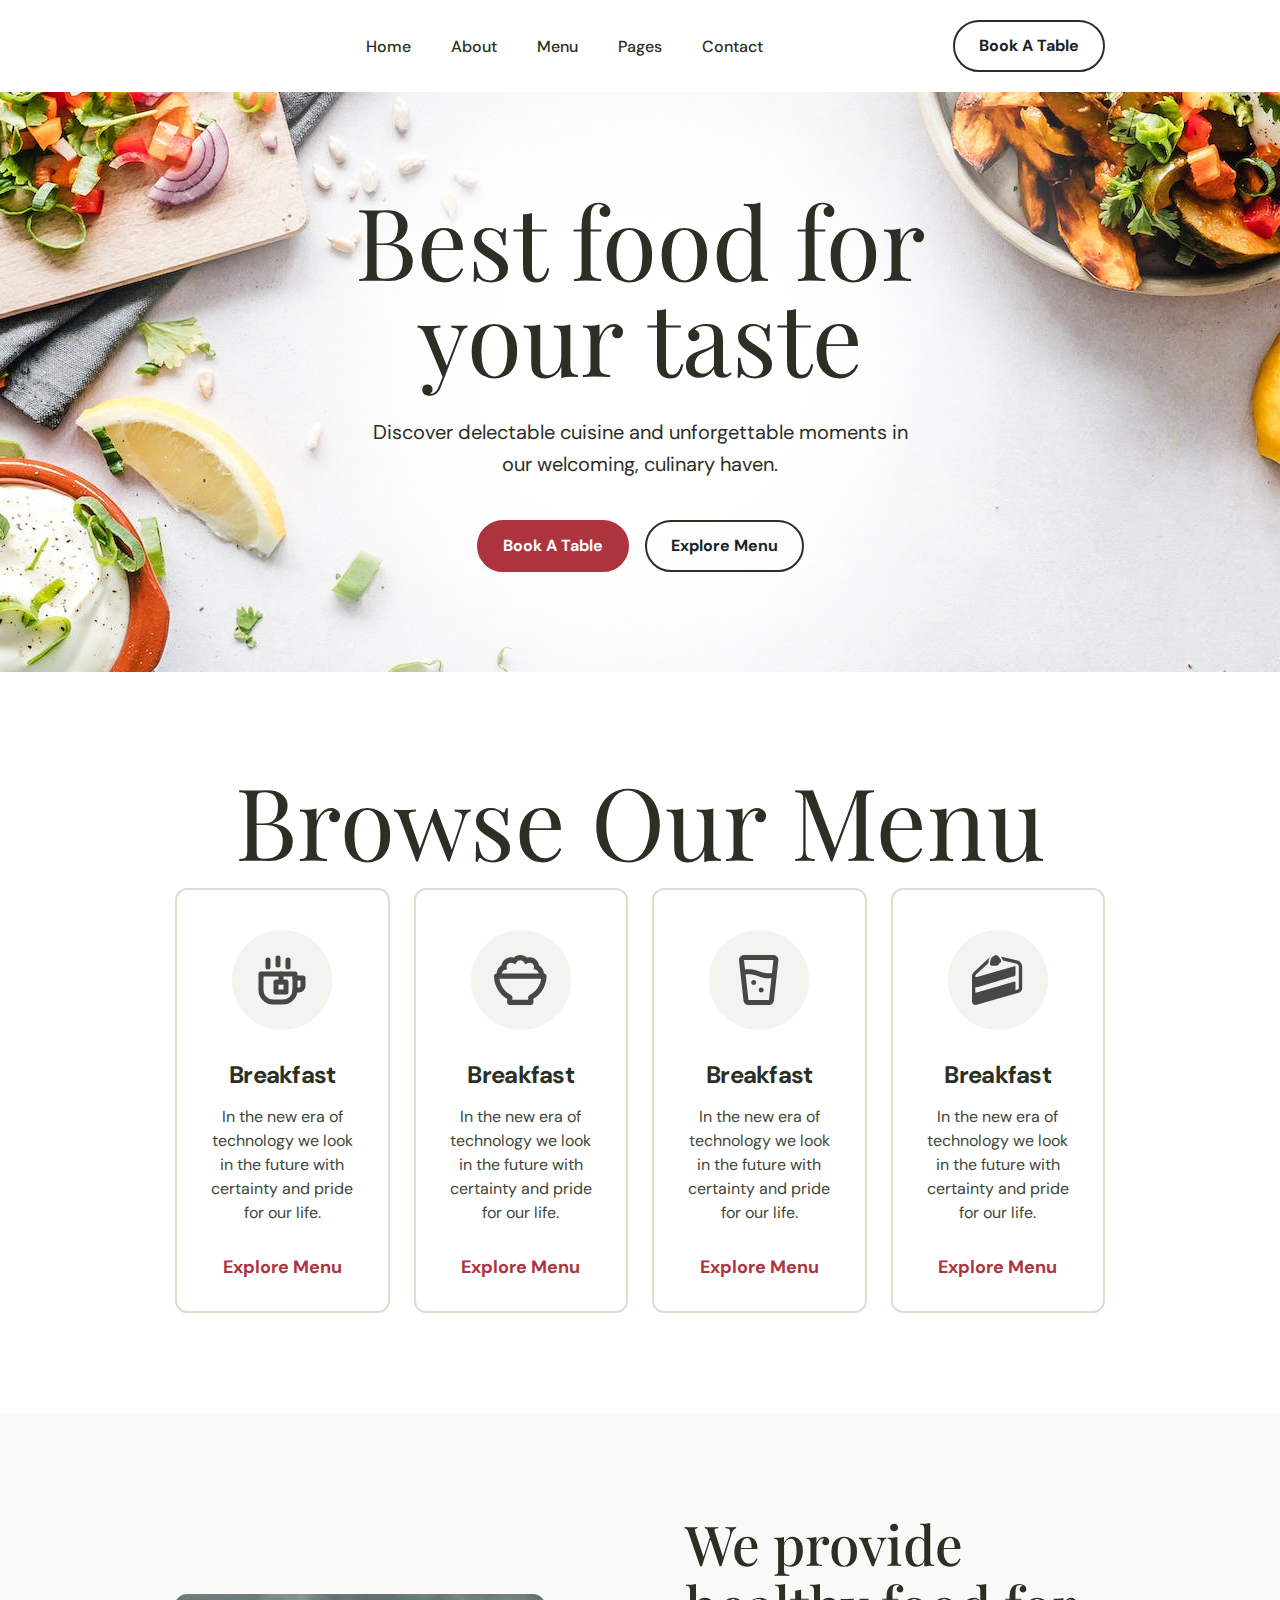
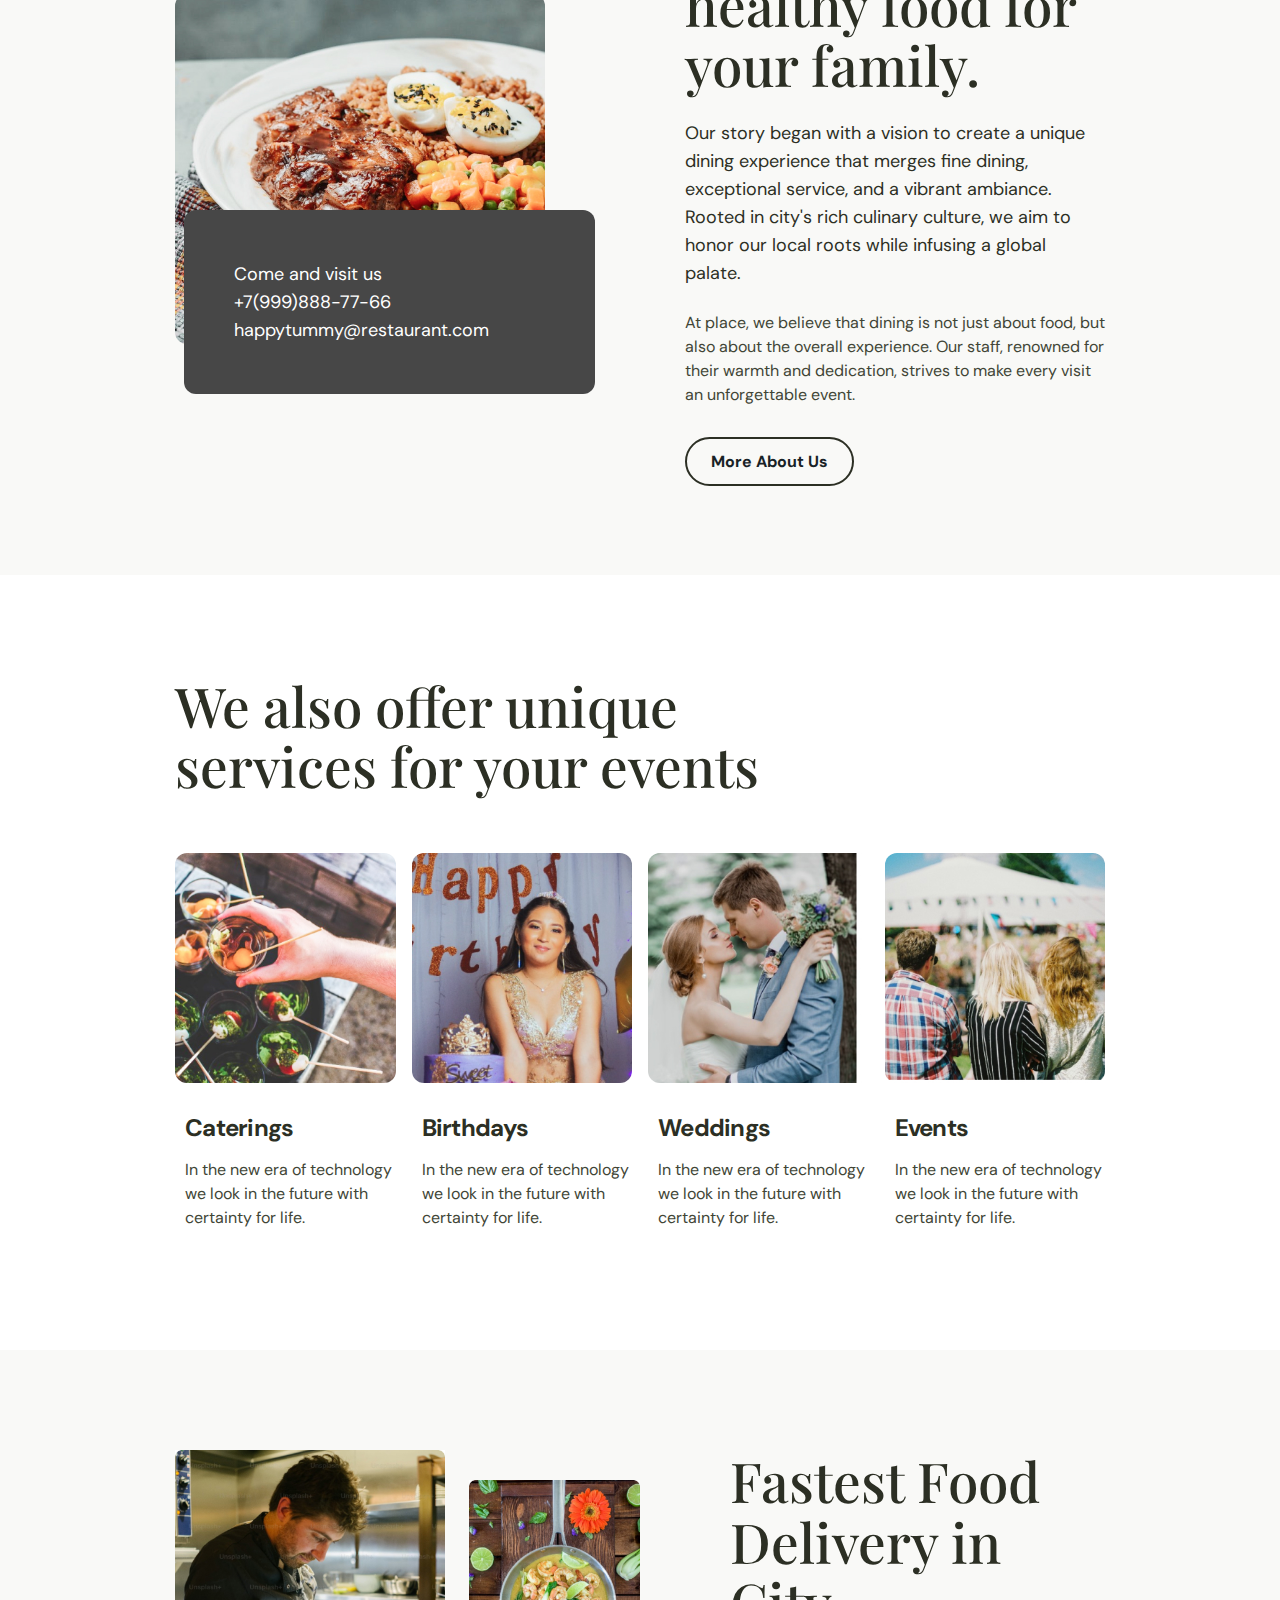
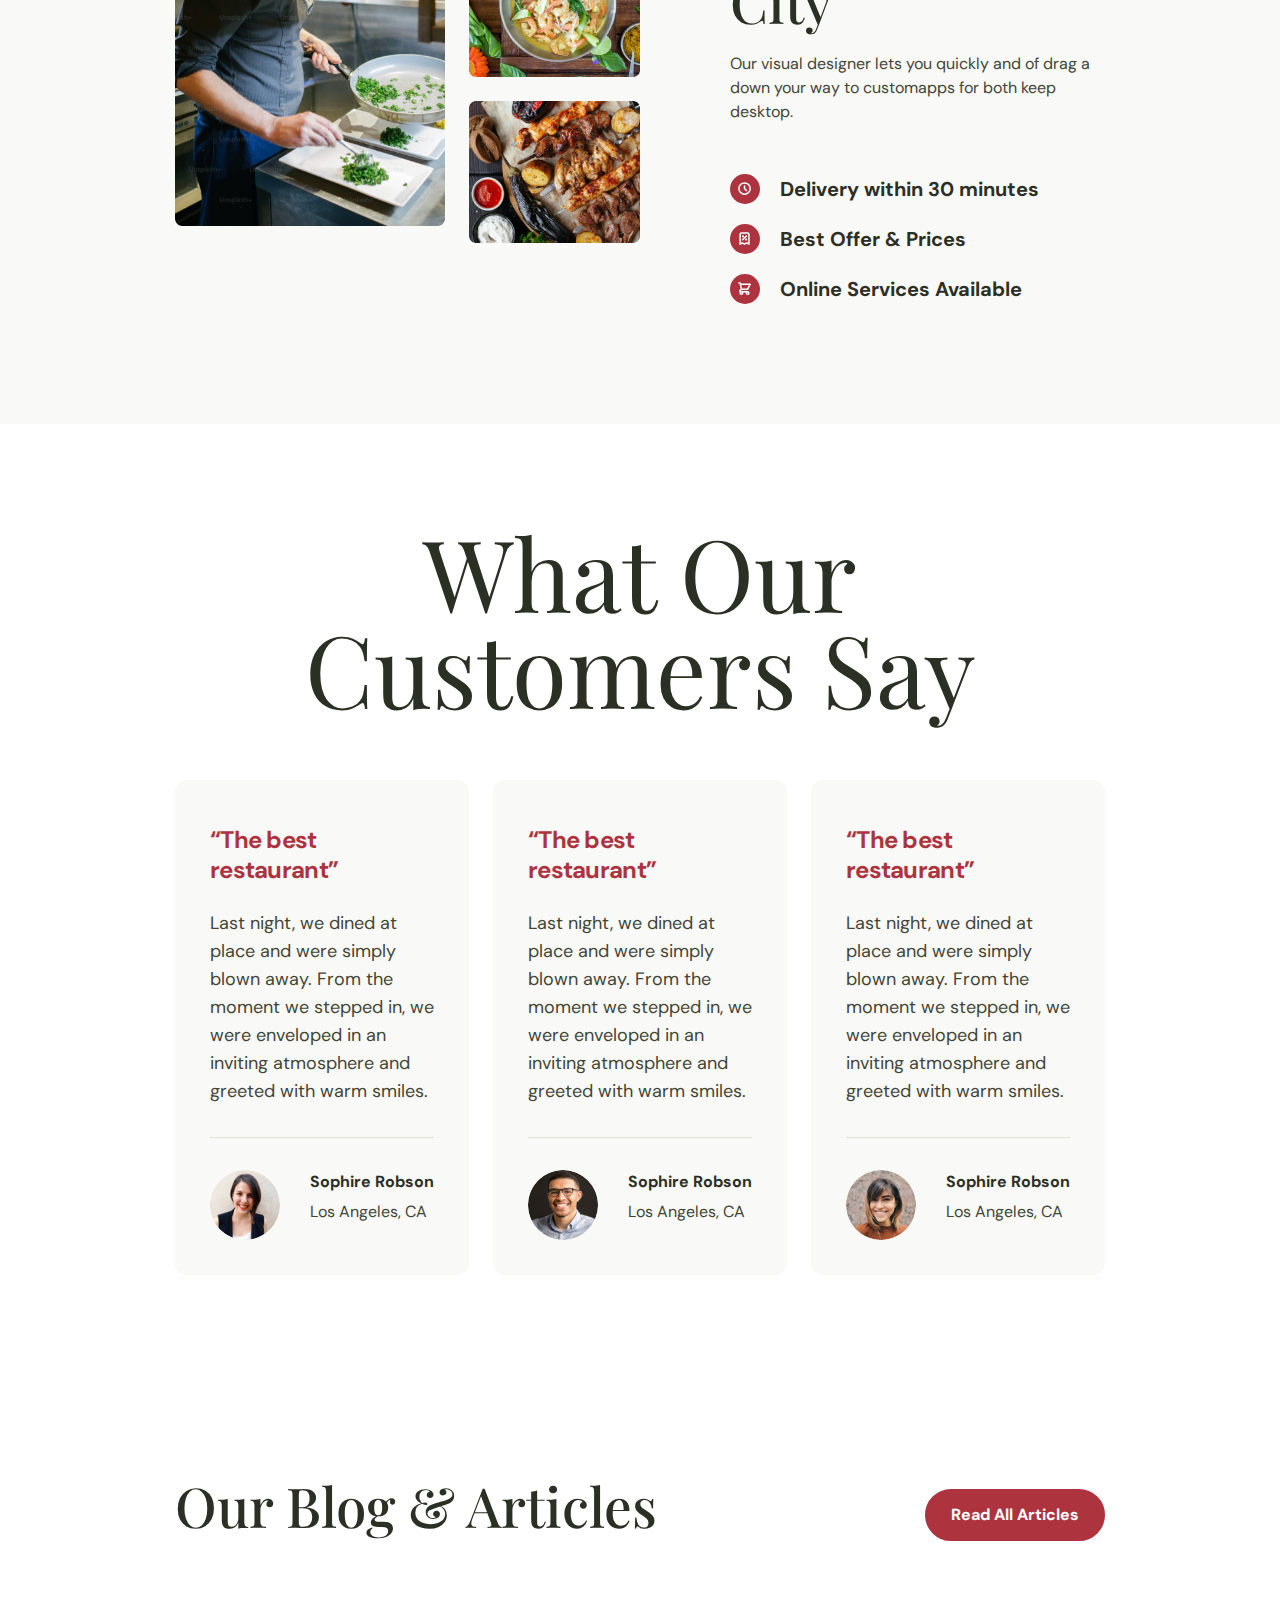
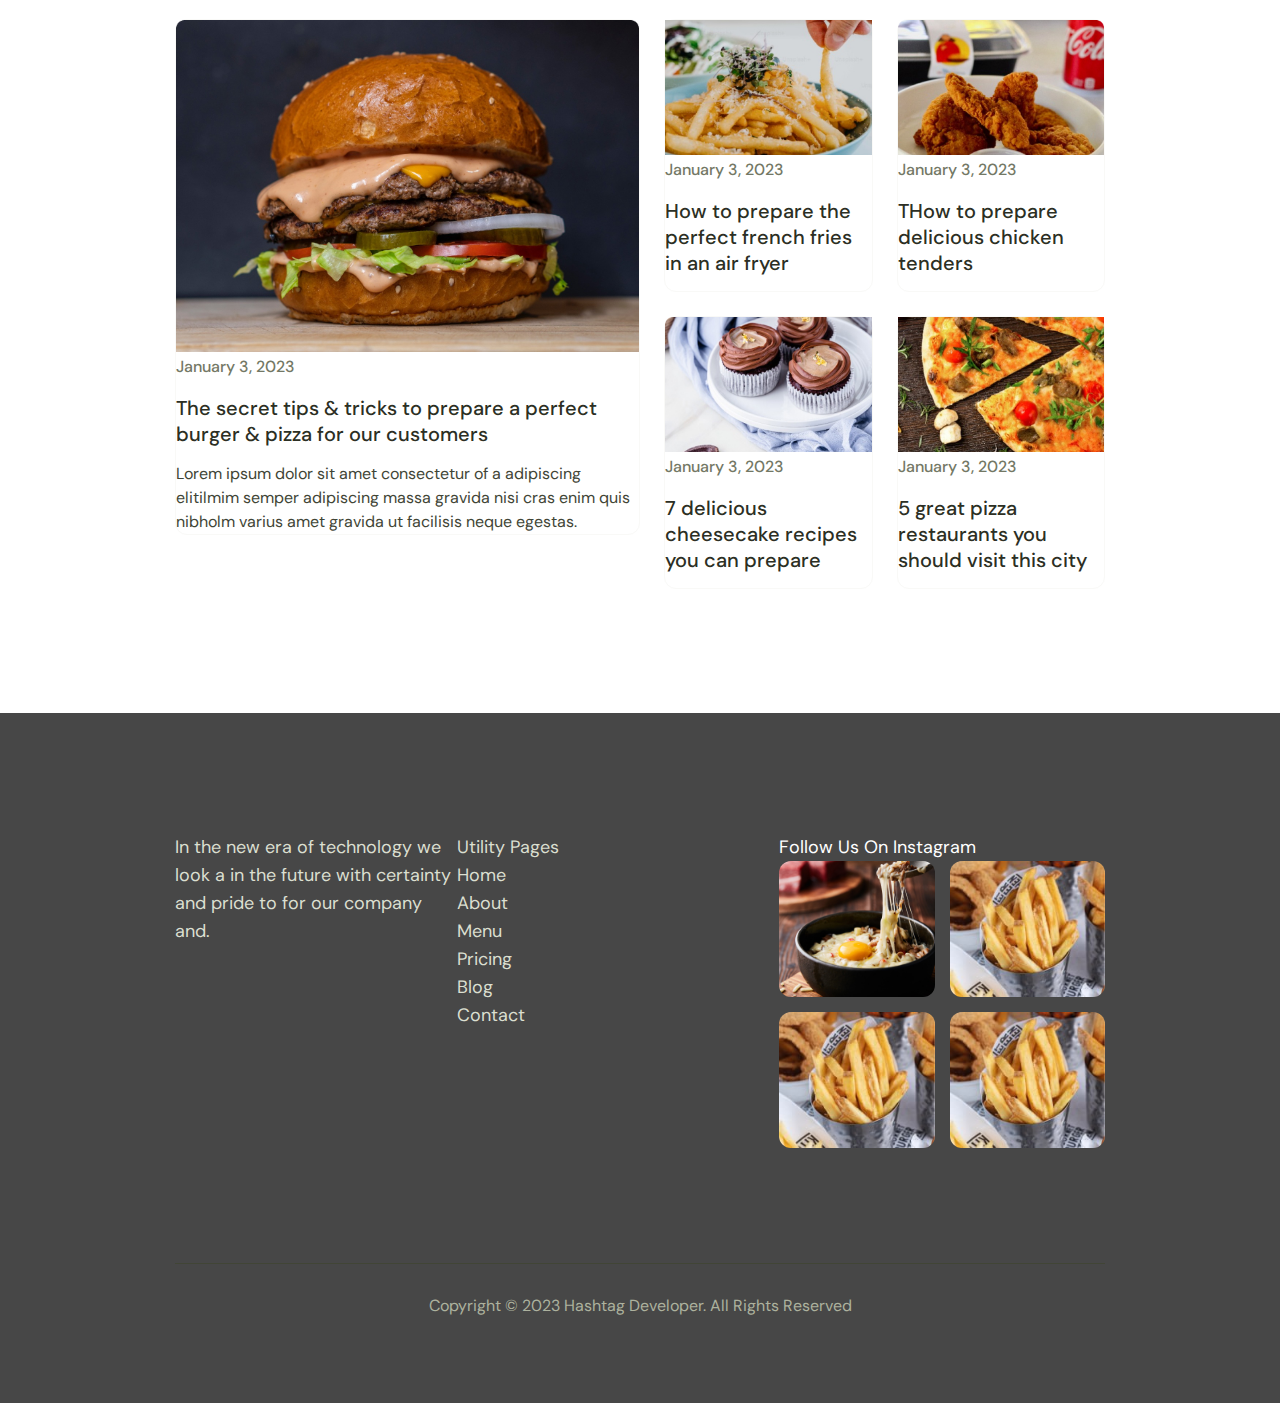
==== commit 971b7f68: "blog section" ====
--- a/index.html
+++ b/index.html
@@ -257,13 +257,16 @@
 						<div class="blog_img">
 							<img src="img/icons/blog_img-1.jpg" alt="">
 						</div>
-
-						<span class="blog_date">January 3, 2023</span>
-						<h3 class="blog_tit">The secret tips & tricks to prepare a perfect burger & pizza for our
-							customers</h3>
-						<p class="blog_txt">Lorem ipsum dolor sit amet consectetur of a adipiscing elitilmim semper
-							adipiscing massa gravida nisi cras enim quis nibholm varius amet gravida ut facilisis neque
-							egestas.</p>
+						<div class="blog_inform">
+
+							<span class="blog_date">January 3, 2023</span>
+							<h3 class="blog_tit">The secret tips & tricks to prepare a perfect burger & pizza for our
+								customers</h3>
+							<p class="blog_txt">Lorem ipsum dolor sit amet consectetur of a adipiscing elitilmim semper
+								adipiscing massa gravida nisi cras enim quis nibholm varius amet gravida ut facilisis
+								neque
+								egestas.</p>
+						</div>
 					</div>
 				</div>
 				<div class="blog_right flex">
@@ -271,29 +274,38 @@
 						<div class="blog_img">
 							<img src="img/icons/our_blog_1.jpg" alt="">
 						</div>
-						<span class="blog_date">January 3, 2023</span>
-						<h3 class="blog_tit"> How to prepare the perfect french fries in an air fryer</h3>
+						<div class="blog_inform">
+							<span class="blog_date">January 3, 2023</span>
+							<h3 class="blog_tit"> How to prepare the perfect french fries in an air fryer</h3>
+						</div>
 					</div>
 					<div class="blog_card">
 						<div class="blog_img">
 							<img src="img/icons/blog_img-3.jpg" alt="">
 						</div>
-						<span class="blog_date">January 3, 2023</span>
-						<h3 class="blog_tit">THow to prepare delicious chicken tenders</h3>
+						<div class="blog_inform">
+							<span class="blog_date">January 3, 2023</span>
+							<h3 class="blog_tit">THow to prepare delicious chicken tenders</h3>
+						</div>
 					</div>
 					<div class="blog_card">
 						<div class="blog_img">
 							<img src="img/icons/blog_img-4.jpg" alt="">
-						</div>
-						<span class="blog_date">January 3, 2023</span>
-						<h3 class="blog_tit">7 delicious cheesecake recipes you can prepare</h3>
+							<div class="blog_inform">
+								<span class="blog_date">January 3, 2023</span>
+								<h3 class="blog_tit">7 delicious cheesecake recipes you can prepare</h3>
+							</div>
+						</div>
 					</div>
 					<div class="blog_card">
 						<div class="blog_img">
 							<img src="img/icons/blog_img-5.jpg" alt="">
 						</div>
-						<span class="blog_date">January 3, 2023</span>
-						<h3 class="blog_tit">5 great pizza restaurants you should visit this city</h3>
+						<div class="blog_inform">
+							<span class="blog_date">January 3, 2023</span>
+							<h3 class="blog_tit">5 great pizza restaurants you should visit this city</h3>
+						</div>
+
 					</div>
 				</div>
 			</div>
--- a/css/style.css
+++ b/css/style.css
@@ -556,8 +556,8 @@
 
 /* blog */
 .blog_top {
-  align-items: center;
-  margin-bottom: 64px;
+	align-items: center;
+	margin-bottom: 64px;
 }
 .blog_top .sec_tit{
   color: var(--neutral-07, #2C2F24);
@@ -566,42 +566,63 @@
 line-height: 60.5px;
 }
 
+
+
 .blog_left {
-  width: 50%;
-}
-.blog_txt{
+	width: 50%;
+}
+.blog_tit {
+	color: #2C2F24;
+	font-size: 20px;
+	font-weight: 500;
+	line-height: 26px;
+	/* 130% */
+	margin-bottom: 15px;
+	margin-top: 15px;
+}
+
+.blog_txt {
+	color: var(--neutral-06, #414536);
+  font-family: DM Sans;
+  font-size: 16px;
+  font-style: normal;
+  font-weight: 400;
+  line-height: 24px; 
   margin-top: 15px;
 }
 
 .blog_right {
-  width: 50%;
-  padding-left: 24px;
+	width: 50%;
+	padding-left: 24px;
 }
 
 .blog_right .blog_card {
-  width: calc(50% - 12px);
-  border-radius: 12px;
-  border: 1px solid var(--neutral-02, #F9F9F7);
-  background: var(--neutral-01, #FFF);
-  /* 1 */
-  box-shadow: 0px 2.97872px 59.57446px 0px rgba(0, 0, 0, 0.08);
- margin-bottom: 24px;
-}
-.blog_img img {
-  border-radius: 12px 12px 0px 0px;
-}
-.blog_date{
-  display: block;
-  margin-top: 30px;
-}
-.blog_tit{
-  margin-top: 12px;
-  color: #2C2F24;
-line-height: 26px; /* 130% */
-margin-bottom: 40px;
-}
+	width: calc(50% - 12px);
+}
+
+.blog_date {
+	color: #737865;
+	font-size: 16px;
+	font-weight: 500;
+	line-height: 24px;
+	/* 150% */
+}
+
+
+
+.blog_card {
+	transition: 0.3s;
+	border-radius: 12px;
+	border: 1px solid #F9F9F7;
+	margin-bottom: 24px;
+}
+
 .blog_card:hover {
-  box-shadow: 0 5px 5px rgba(0, 0, 0, 0.2);
+	box-shadow: 0 5px 5px rgba(0, 0, 0, 0.2);
+}
+
+.b_info {
+	padding: 30px 25px 14px 25px;
 }
 
 /* footer */
@@ -978,7 +999,7 @@
 }
 
 .secret_nm_txt li::before {
-  content: counter(item) ') ';
+  content: counter(item) '.';
   /* Добавляем к числам скобку */
   counter-increment: item;
   /* Задаём имя счетчика */
@@ -1122,4 +1143,9 @@
 
 .white {
   background: #fff;
+}
+
+
+.js-btn.active{
+  background: blue;
 }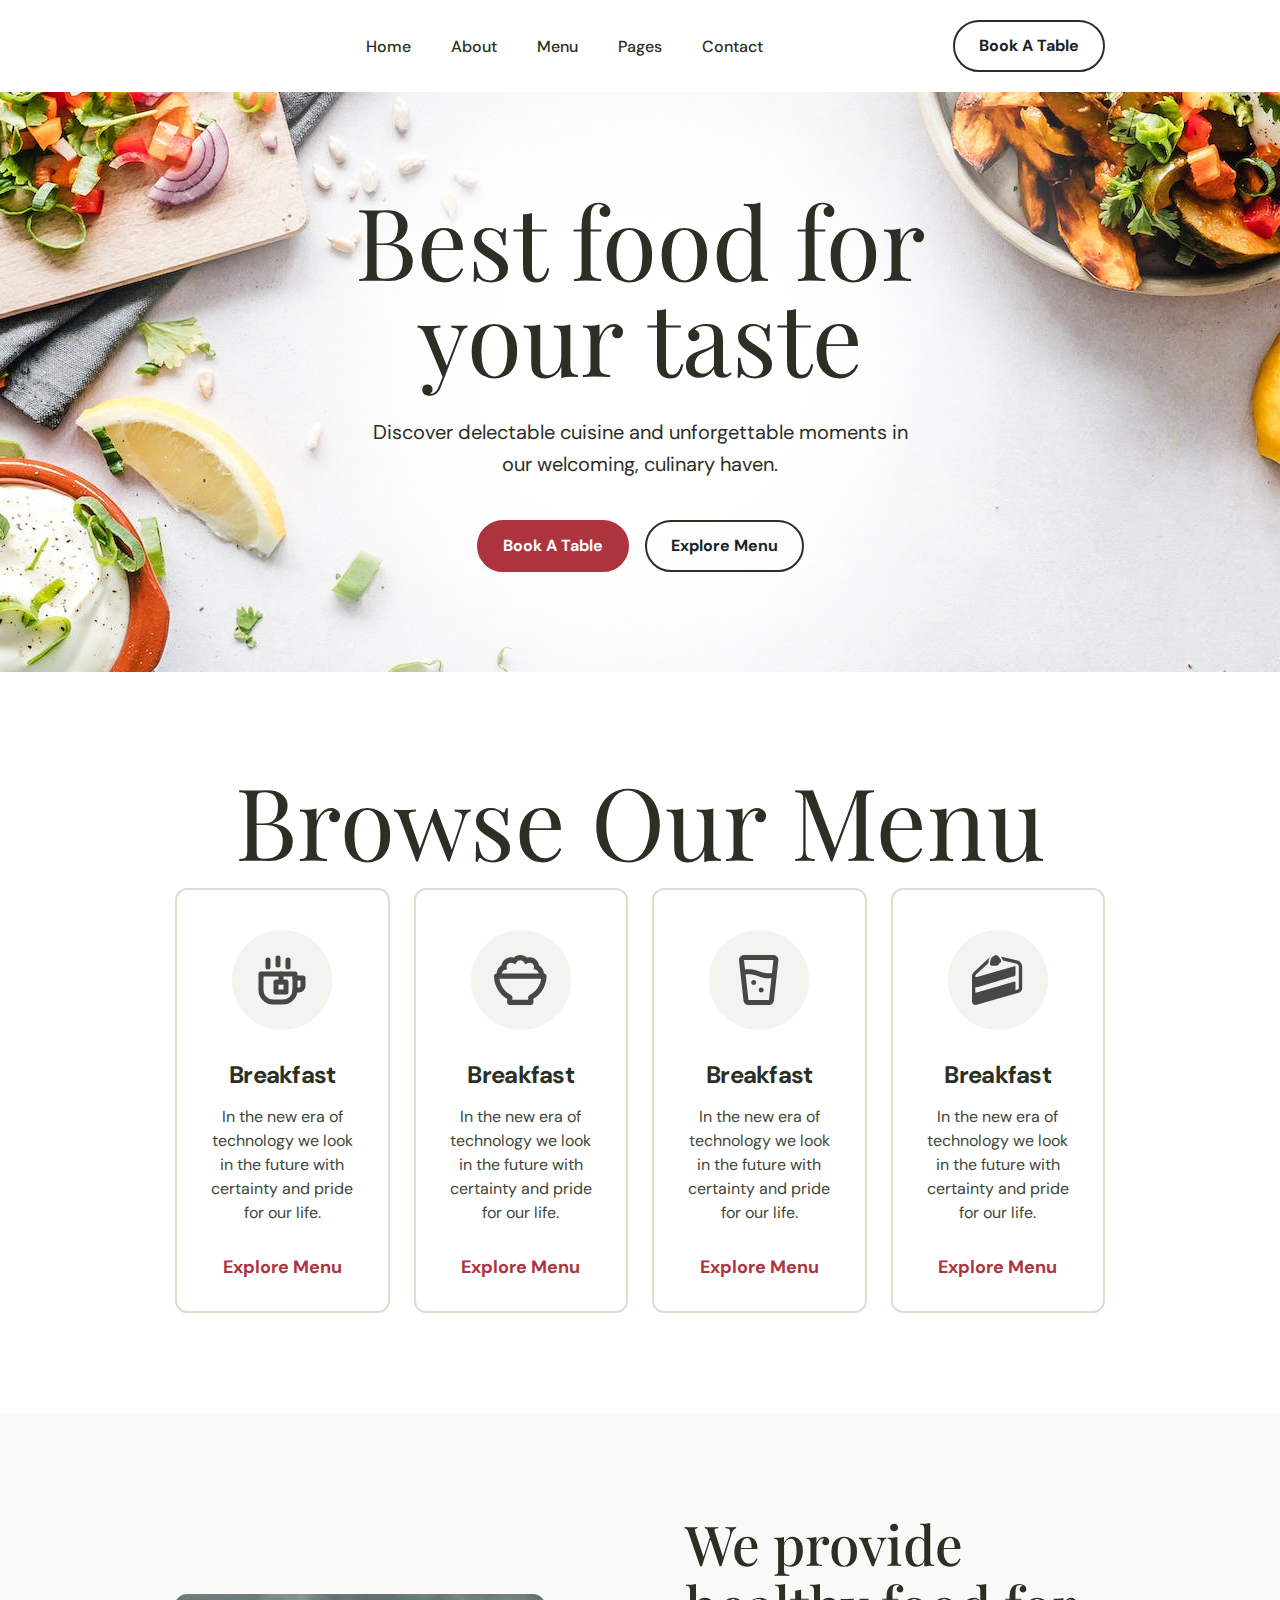
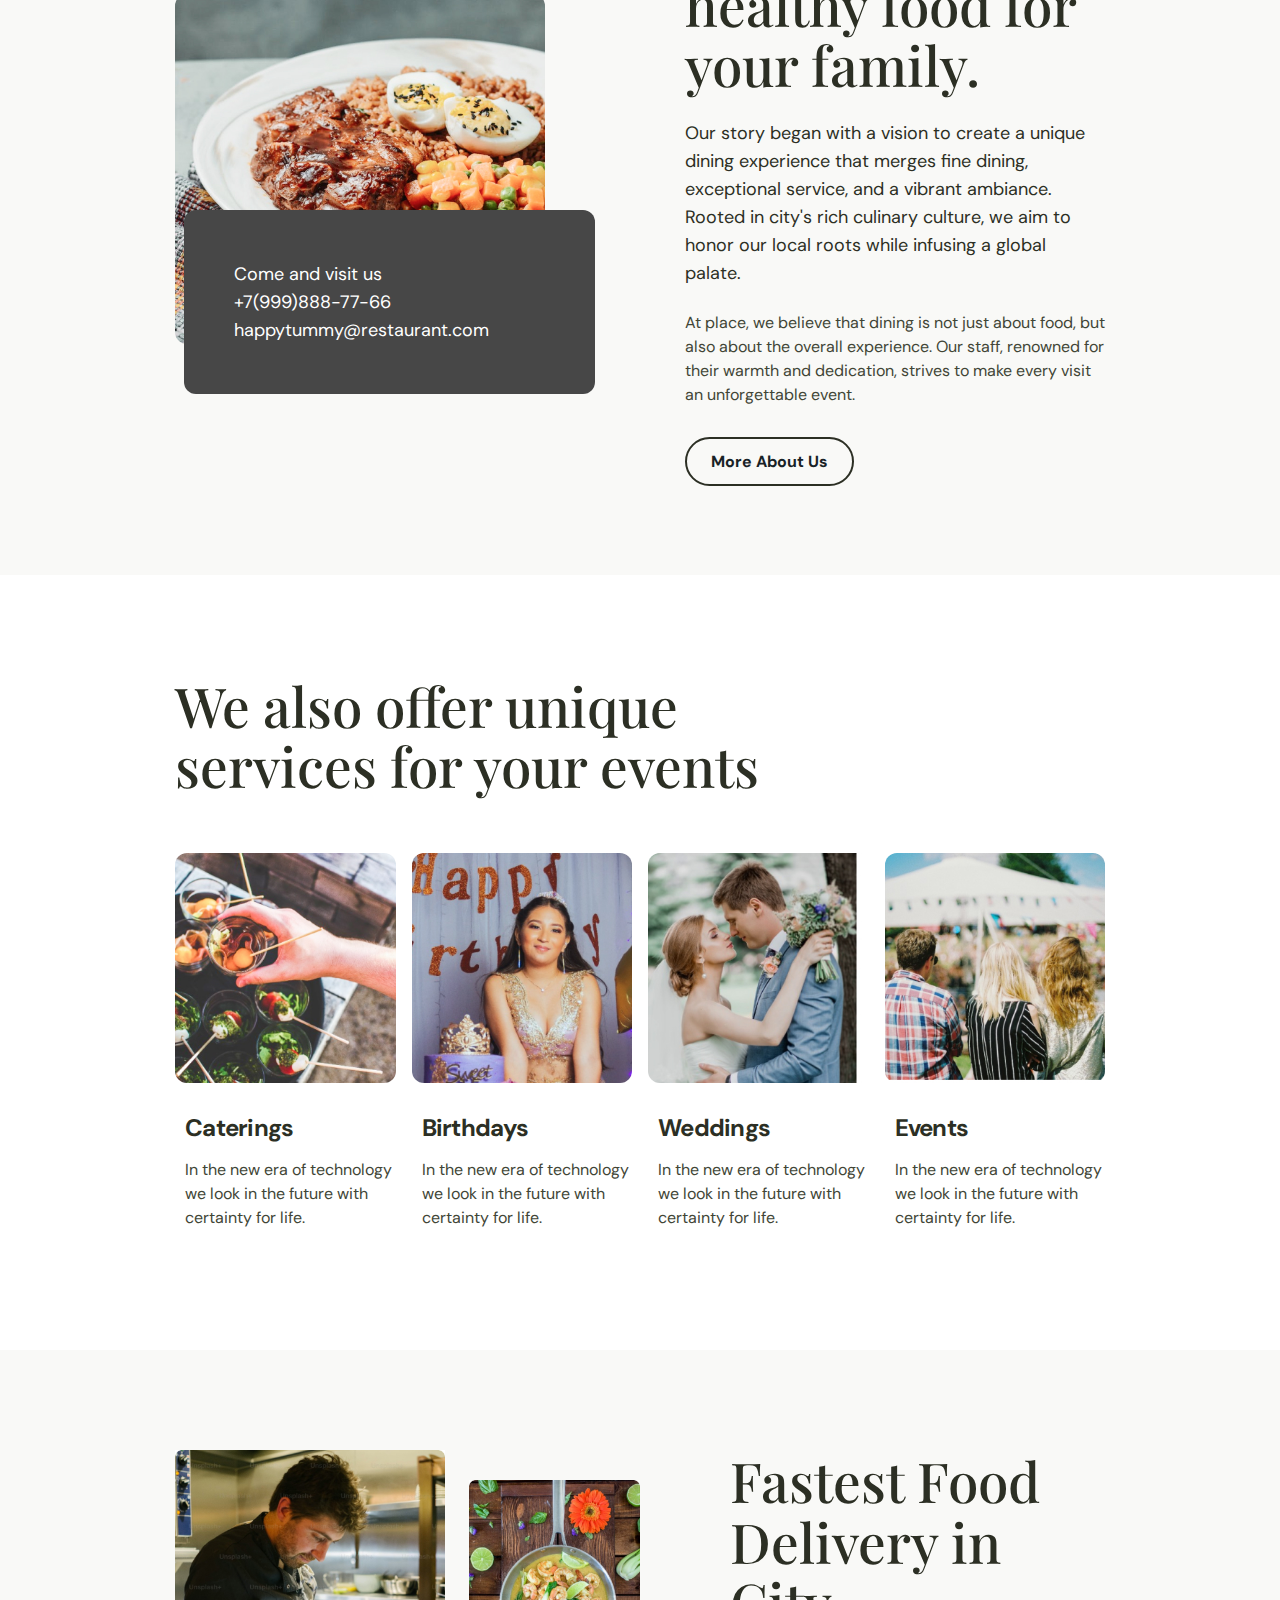
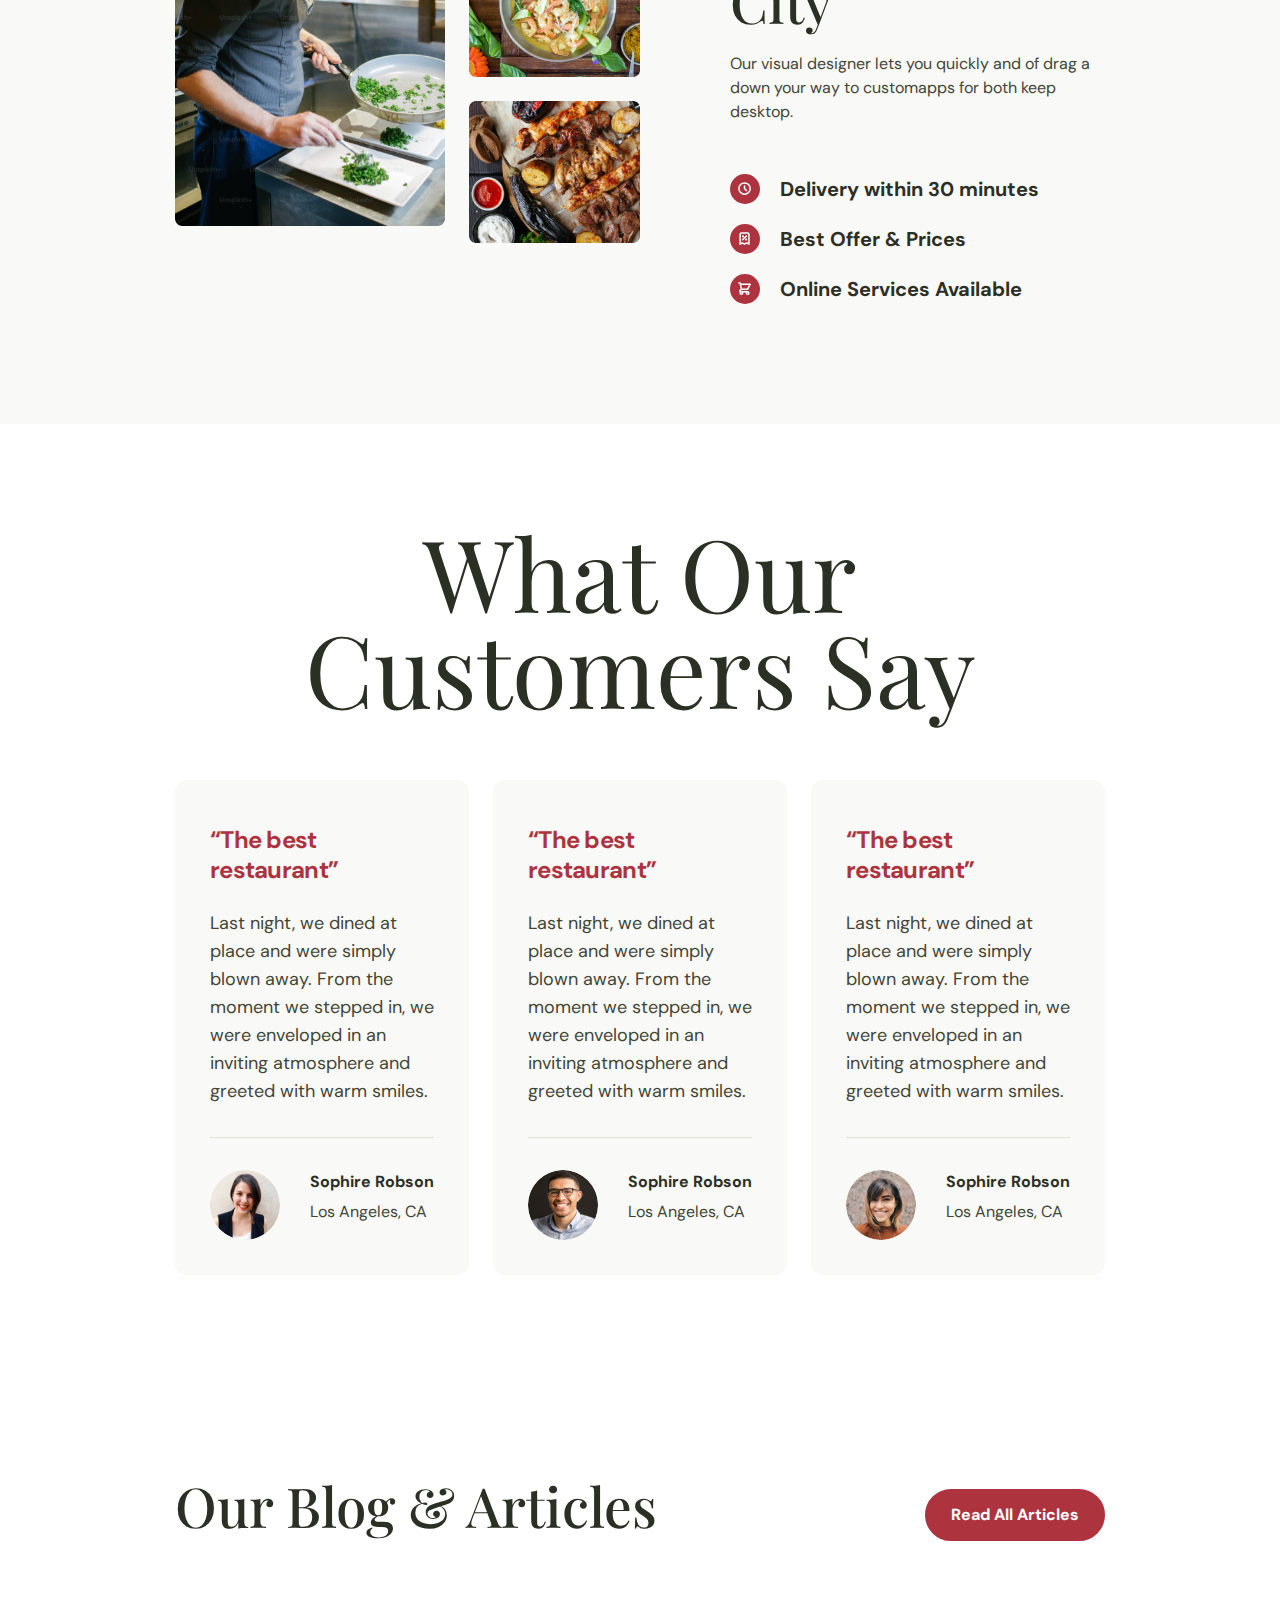
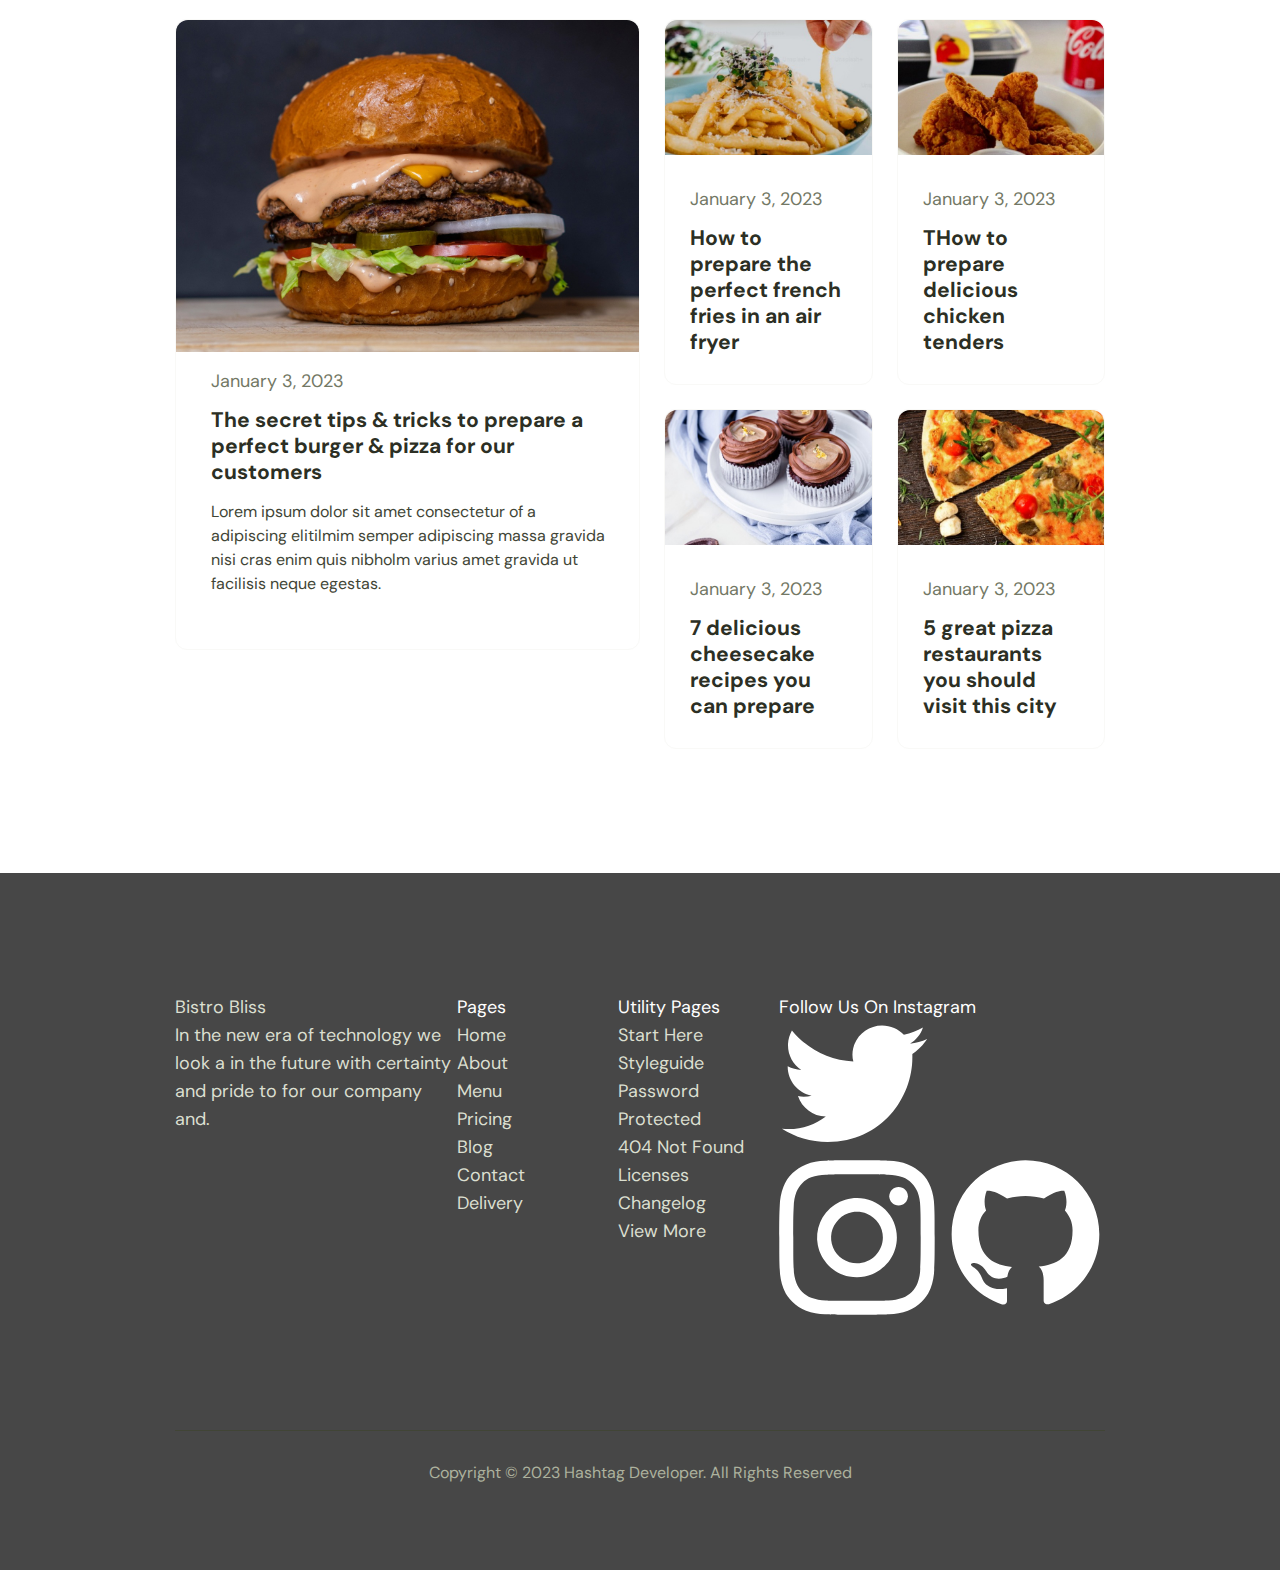
==== commit d891fe84: "pop" ====
--- a/index.html
+++ b/index.html
@@ -314,55 +314,71 @@
 
 	<footer>
 		<div class="container">
-			<div class="footer_big flex">
-				<div class="footer_left">
-					<a href="" class="footer_logo"></a>
-					<p class="footer_txt">In the new era of technology we look a in the future with certainty and pride
-						to for our company and.</p>
-					<div class="footer_icons">
-						<a href="" class="footer_ic"></a>
-						<a href="" class="footer_ic"></a>
-						<a href="" class="footer_ic"></a><a href="" class="footer_ic"></a>
-					</div>
-				</div>
-				<div class="footer_nav">
-					<span class="footer_fit">Utility Pages</span>
-					<ul class="footer">
-						<li><a href="">Home</a></li>
-						<li><a href="">About</a></li>
-						<li><a href="">Menu</a></li>
-						<li><a href="">Pricing</a></li>
-						<li><a href="">Blog</a></li>
-						<li><a href="">Contact</a></li>
-					</ul>
-
-				</div>
-				<div class="footer_nav"></div>
-				<div class="footer_right">
-					<div class="footer_tits">
-						<span class="footer_tit">Follow Us On Instagram</span>
-					</div>
-
-					<div class="footer_imges flex">
-						<div class="footer_img">
-							<img src="img/icons/footer_img-1.jpg" alt="">
-						</div>
-						<div class="footer_img">
-							<img src="img/icons/footer_img-2.jpg" alt="">
-						</div>
-						<div class="footer_img">
-							<img src="img/icons/footer_img-2.jpg" alt="">
-						</div>
-						<div class="footer_img">
-							<img src="img/icons/footer_img-2.jpg" alt="">
-						</div>
-					</div>
-				</div>
-
-
-			</div>
-			<p class="footer_copy">Copyright © 2023 Hashtag Developer. All Rights Reserved</p>
-
+		<div class="footer_big flex">
+			<div class="footer_left">
+				<a href="index.html" class="footer_logo">
+					<img src="/img/footerlogo.png" alt="">
+					<p><nobr>Bistro Bliss</nobr></p>
+				</a>
+				<p class="footer_txt">In the new era of technology we look a in the future with certainty and pride to for our company and.</p>
+				<div class="footer_icons">
+					<a href="https://twitter.com" class="footer_ic">
+						<img src="/img/fic1.png" alt="">
+					</a>
+					<a href="https://www.facebook.com/" class="footer_ic">
+						<img src="/img/fic2.png" alt="">
+					</a>
+					<a href="https://www.instagram.com/" class="footer_ic">
+						<img src="/img/fic3.png" alt="">
+					</a>
+					<a href="https://github.com" class="footer_ic">
+						<img src="/img/fic4.png" alt="">
+					</a>
+				</div>
+			</div>
+			<div class="footer_nav">
+				<span class="footer_tit">Pages</span>
+				<ul class="footer_list">
+					<li><a href="index.html">Home</a></li>
+					<li><a href="about.html">About</a></li>
+					<li><a href="menu.html">Menu</a></li>
+					<li><a href="">Pricing</a></li>
+					<li><a href="blog details.html">Blog</a></li>
+					<li><a href="contact.html">Contact</a></li>
+					<li><a href="">Delivery</a></li>
+				</ul>
+			</div>
+			<div class="footer_nav">
+				<span class="footer_tit">Utility Pages</span>
+				<ul class="footer_list">
+					<li><a href="">Start Here</a></li>
+					<li><a href="">Styleguide</a></li>
+					<li><a href="">Password Protected</a></li>
+					<li><a href="">404 Not Found</a></li>
+					<li><a href="">Licenses</a></li>
+					<li><a href="">Changelog</a></li>
+					<li><a href="">View More</a></li>
+				</ul>
+			</div>
+			<div class="footer_right">
+				<span class="footer_tit">Follow Us On Instagram</span>
+				<div class="footer_imges flex">
+					<div class="footer_img">
+						<img src="img/icons/footer_icon_1.svg" alt="">
+					</div>
+					<div class="footer_img">
+						<img src="img/icons/footer_icon-2.jpg" alt="">
+					</div>
+					<div class="footer_img">
+						<img src="img/icons/footer_icon_3.svg" alt="">
+					</div>
+					<div class="footer_img">
+						<img src="img/icons/footer_icon_4.svg" alt="">
+					</div>
+				</div>
+			</div>
+		</div>
+		<p class="footer_copy">Copyright © 2023 Hashtag Developer. All Rights Reserved</p>
 		</div>
 	</footer>
 
--- a/css/style.css
+++ b/css/style.css
@@ -572,13 +572,10 @@
 	width: 50%;
 }
 .blog_tit {
-	color: #2C2F24;
-	font-size: 20px;
-	font-weight: 500;
-	line-height: 26px;
-	/* 130% */
-	margin-bottom: 15px;
-	margin-top: 15px;
+  margin-top: 12px;
+  color: #2C2F24;
+line-height: 26px; /* 130% */
+margin-bottom:15px;
 }
 
 .blog_txt {
@@ -599,13 +596,13 @@
 .blog_right .blog_card {
 	width: calc(50% - 12px);
 }
+.blog_img img {
+  border-radius: 12px 12px 0px 0px;
+}
 
 .blog_date {
+  display: block;
 	color: #737865;
-	font-size: 16px;
-	font-weight: 500;
-	line-height: 24px;
-	/* 150% */
 }
 
 
@@ -618,11 +615,14 @@
 }
 
 .blog_card:hover {
-	box-shadow: 0 5px 5px rgba(0, 0, 0, 0.2);
-}
-
-.b_info {
-	padding: 30px 25px 14px 25px;
+  box-shadow: 0px 2.97872px 59.57446px 0px rgba(0, 0, 0, 0.08);
+}
+
+.blog_left .blog_card .blog_inform {
+	padding: 15px 33px 53px 35px;
+}
+.blog_right .blog_card .blog_inform{
+  padding: 30px 25px 14px 25px;
 }
 
 /* footer */
